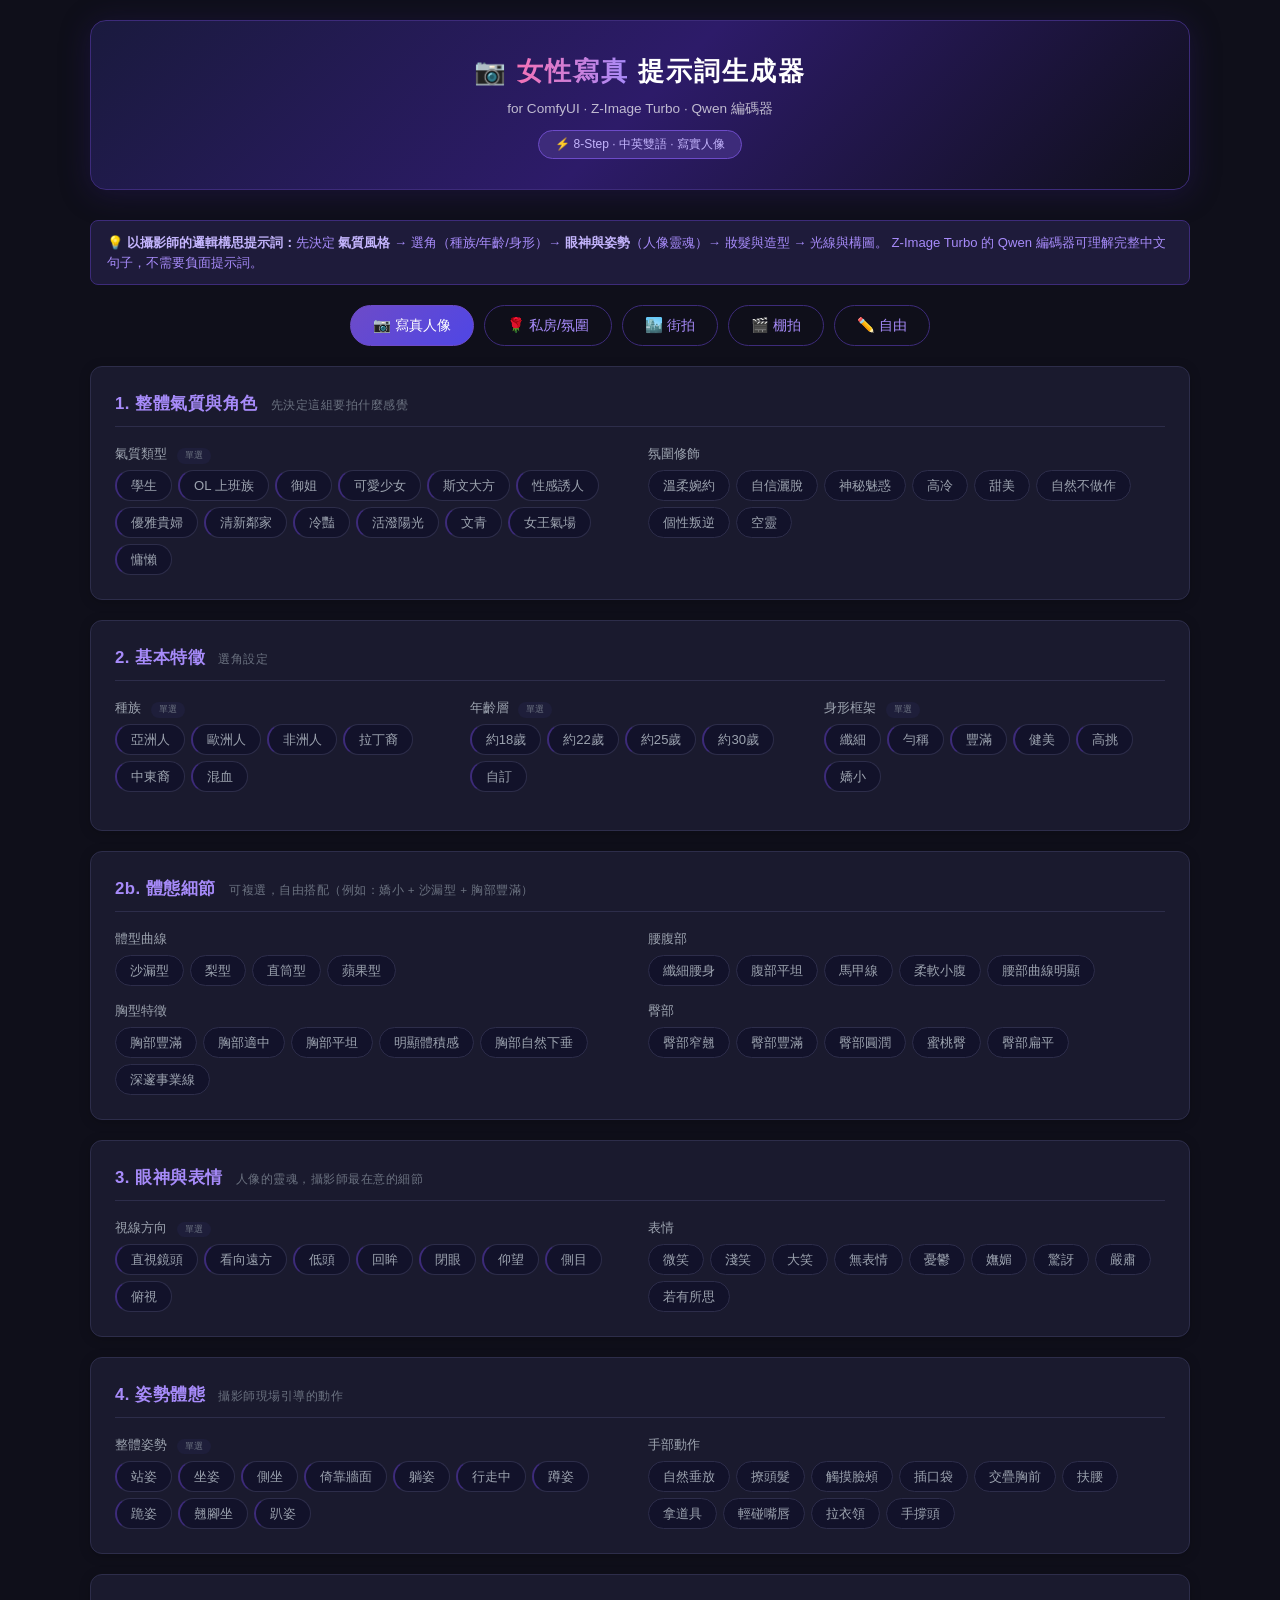
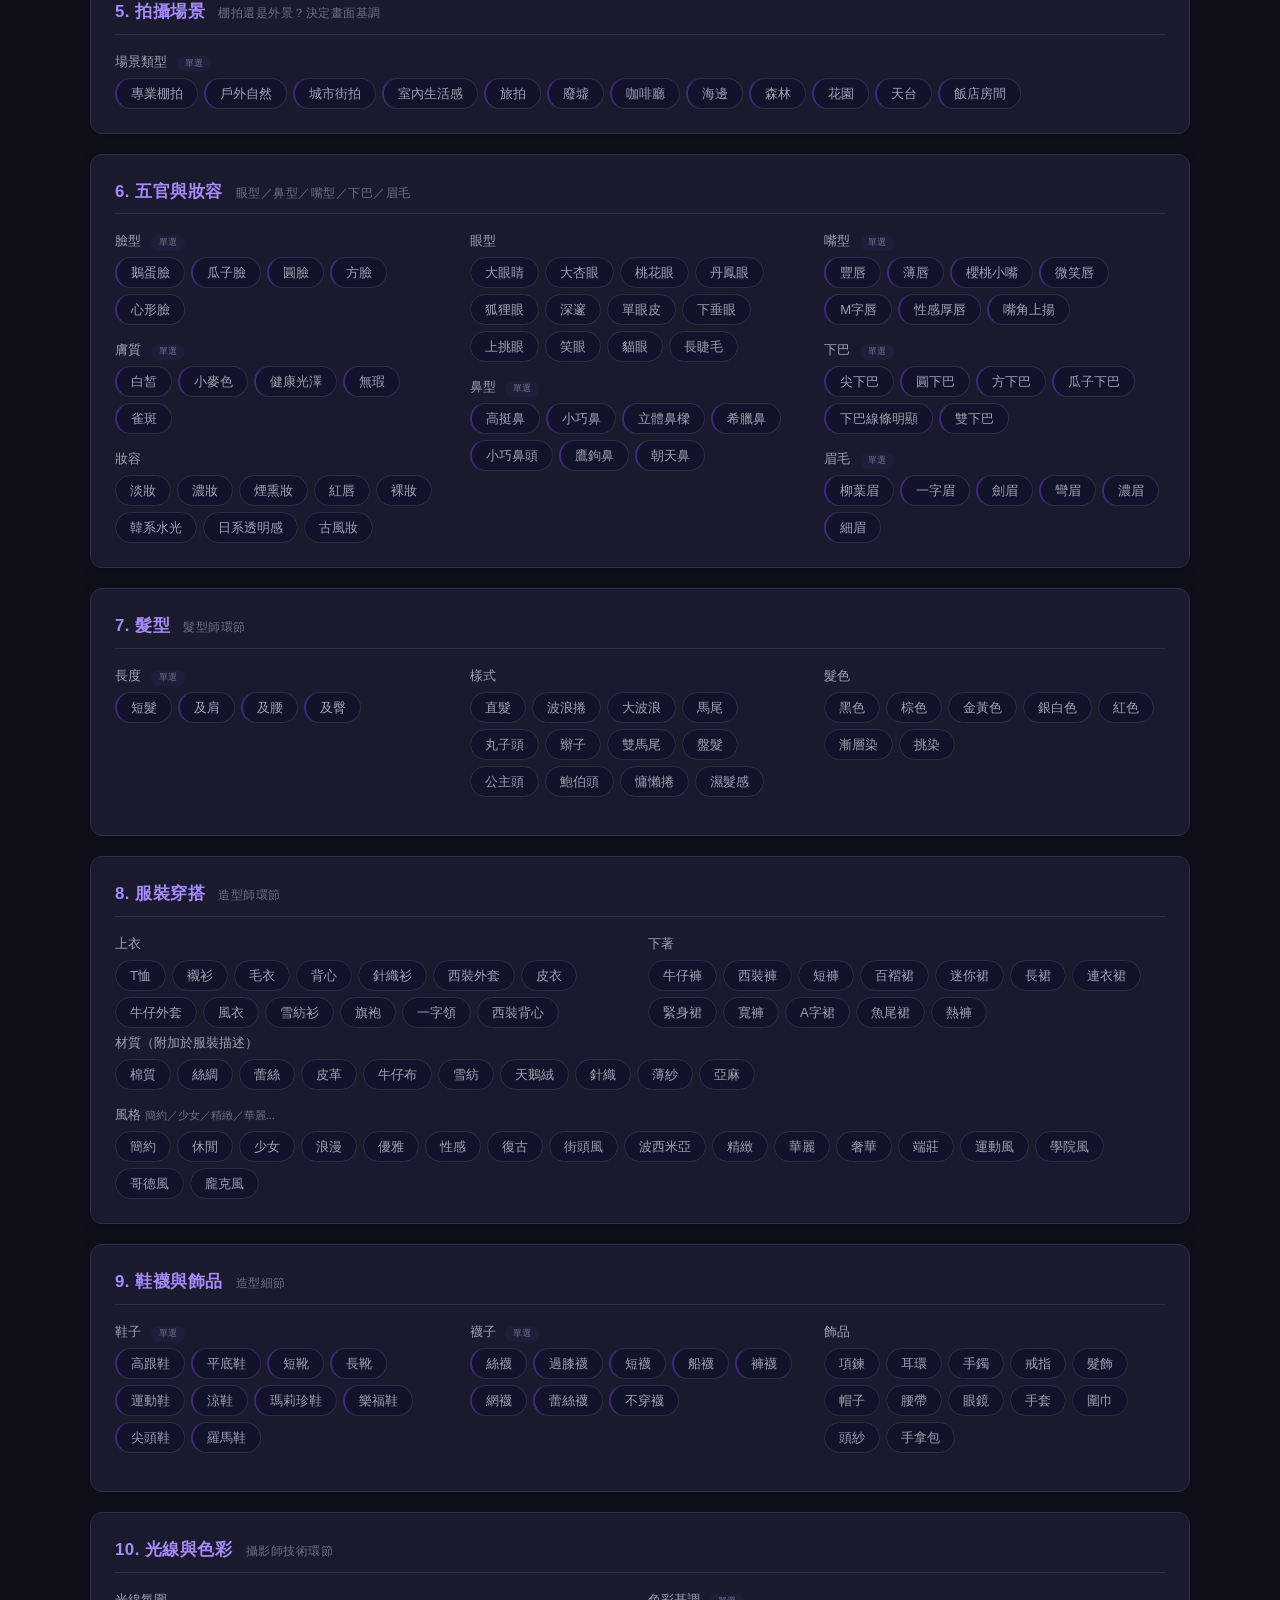
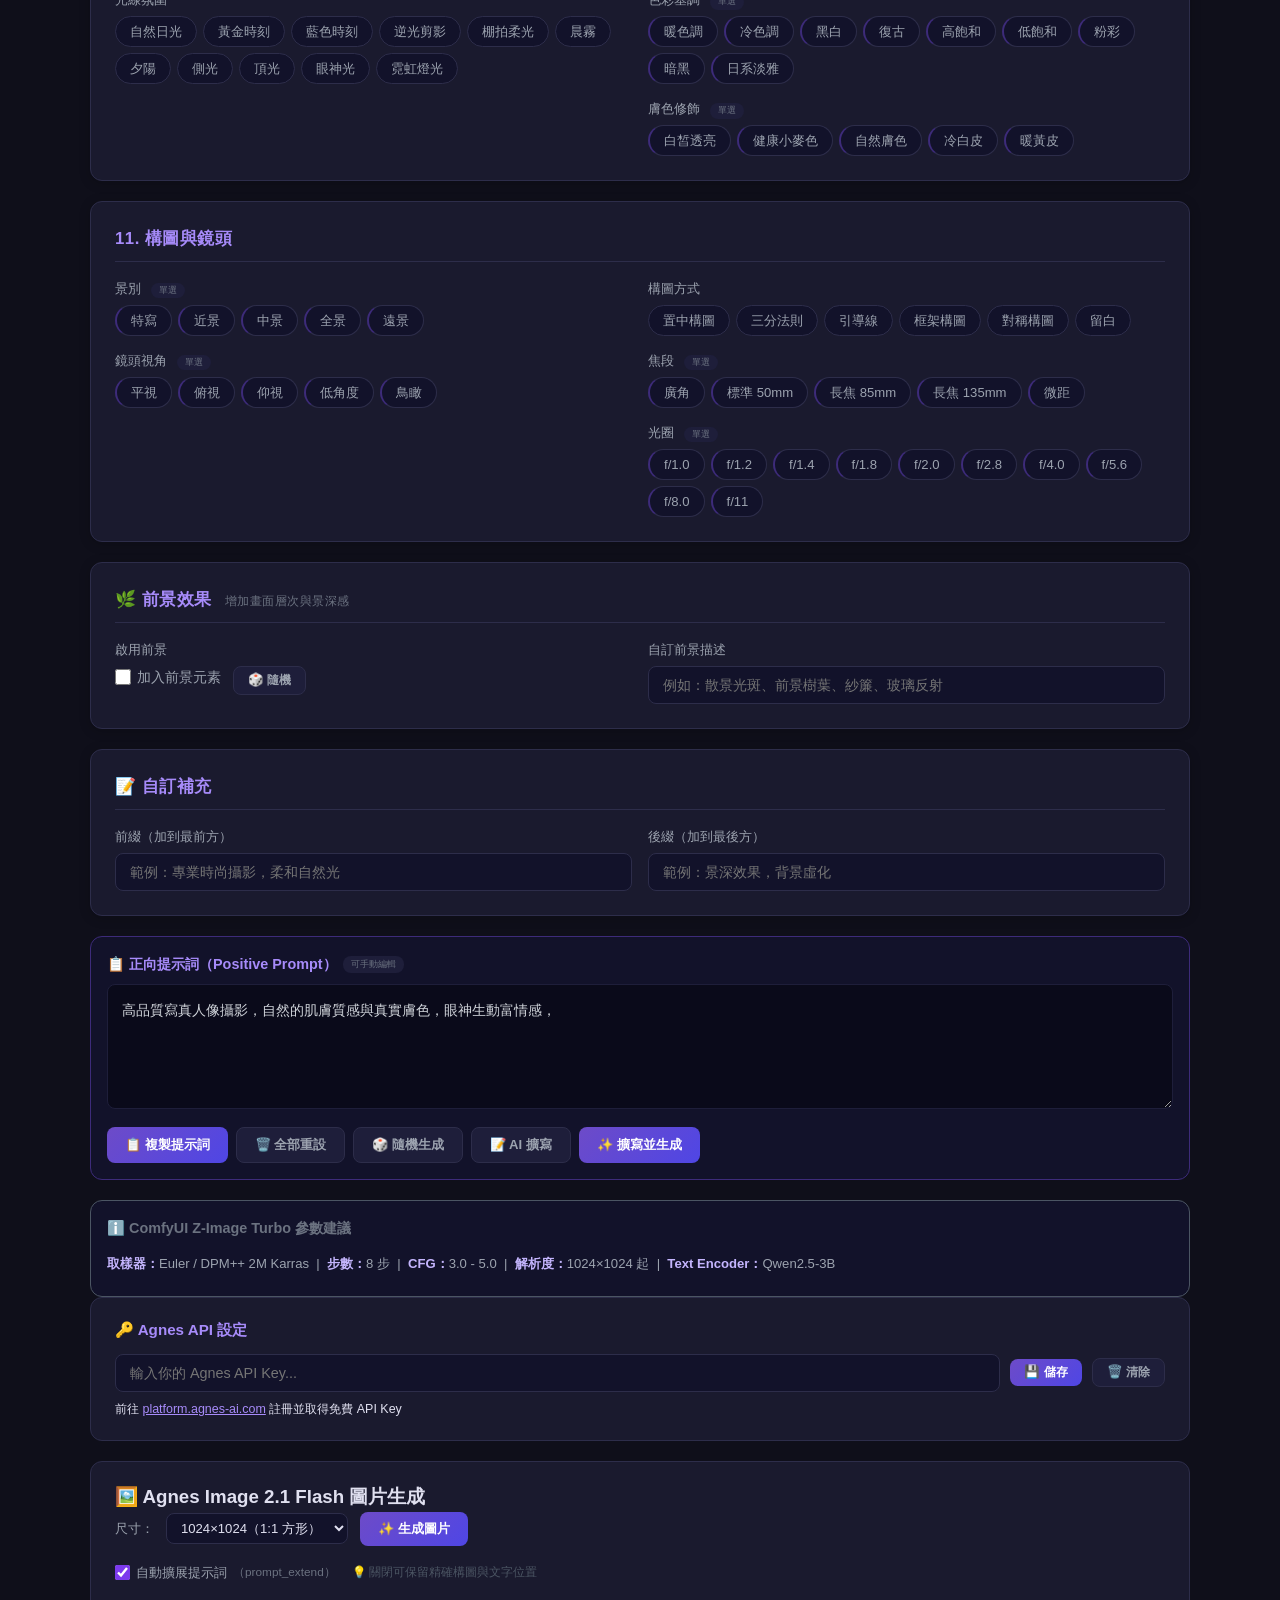
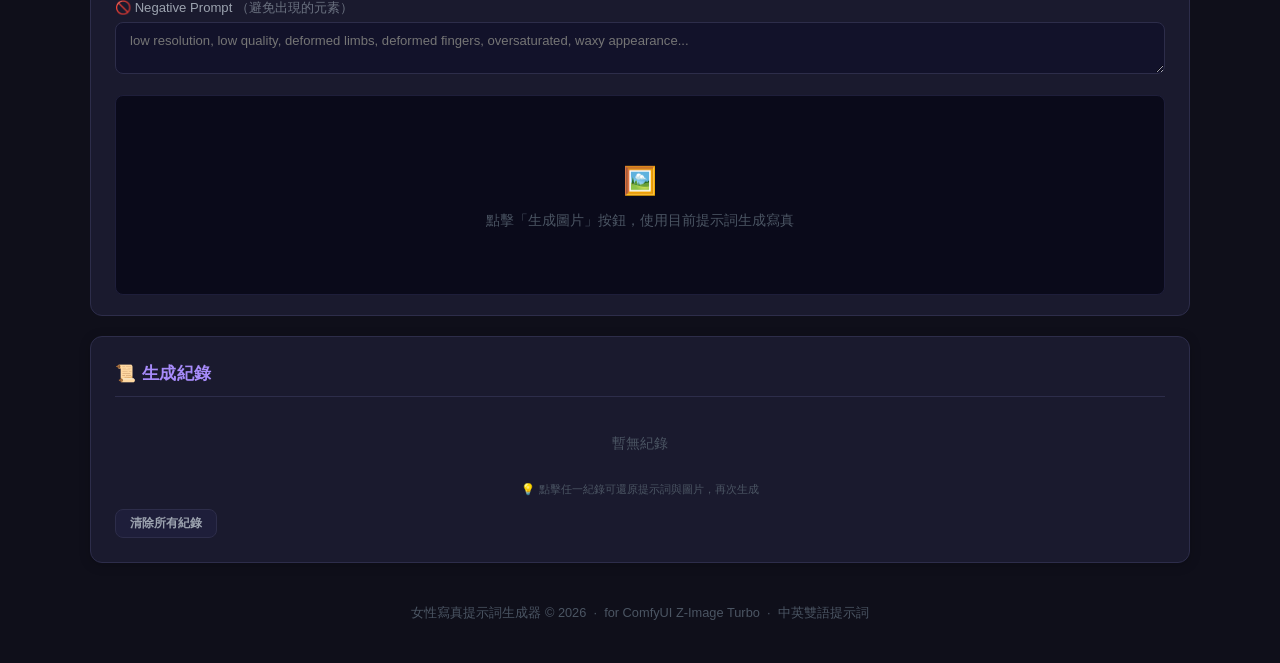
==== ai_pic/index.html @ 02d747b2 "Add files via upload" ====
<!DOCTYPE html>
<html lang="zh-Hant">
<head>
<meta charset="UTF-8">
<meta name="viewport" content="width=device-width, initial-scale=1.0">
<title>女性寫真提示詞生成器 — ComfyUI Z-Image Turbo</title>
<style>
*, *::before, *::after {
  box-sizing: border-box;
  margin: 0;
  padding: 0;
}
body {
  font-family: -apple-system, BlinkMacSystemFont, "Segoe UI", "Noto Sans TC", "Microsoft JhengHei", sans-serif;
  background: #0f0f1a;
  color: #e0e0f0;
  line-height: 1.6;
  padding: 20px;
}
.container {
  max-width: 1100px;
  margin: 0 auto;
}
header {
  text-align: center;
  padding: 30px 20px;
  background: linear-gradient(135deg, #1a1a3e 0%, #2d1b69 50%, #0f0f1a 100%);
  border-radius: 16px;
  color: white;
  margin-bottom: 30px;
  box-shadow: 0 4px 30px rgba(45, 27, 105, 0.4);
  border: 1px solid #3d2b7a;
}
header h1 {
  font-size: 1.6em;
  margin-bottom: 6px;
  letter-spacing: 2px;
}
header h1 span {
  background: linear-gradient(90deg, #f472b6, #a78bfa);
  -webkit-background-clip: text;
  -webkit-text-fill-color: transparent;
  background-clip: text;
}
header .sub {
  font-size: 0.85em;
  opacity: 0.7;
  margin-top: 4px;
}
header .badge {
  display: inline-block;
  background: #3d2b7a;
  border: 1px solid #6d4bc8;
  border-radius: 20px;
  padding: 4px 16px;
  font-size: 0.75em;
  margin-top: 10px;
  color: #c4b5fd;
}
.mode-tabs {
  display: flex;
  gap: 10px;
  justify-content: center;
  margin: 20px 0;
  flex-wrap: wrap;
}
.mode-tab {
  padding: 8px 22px;
  border: 1.5px solid #3d2b7a;
  border-radius: 25px;
  background: transparent;
  color: #a78bfa;
  cursor: pointer;
  font-size: 0.9em;
  font-weight: 500;
  transition: all 0.2s;
}
.mode-tab:hover {
  background: #2d1b6940;
  border-color: #6d4bc8;
}
.mode-tab.active {
  background: linear-gradient(135deg, #6d4bc8, #4f46e5);
  border-color: #6d4bc8;
  color: white;
}
.section {
  background: #1a1a2e;
  border: 1px solid #2d2d4a;
  border-radius: 12px;
  padding: 24px;
  margin-bottom: 20px;
  box-shadow: 0 2px 12px rgba(0,0,0,0.2);
}
.section h2 {
  font-size: 1.05em;
  color: #a78bfa;
  margin-bottom: 16px;
  padding-bottom: 8px;
  border-bottom: 1px solid #2d2d4a;
  letter-spacing: 0.5px;
}
.section h2 .hint {
  font-size: 0.7em;
  color: #6b7280;
  font-weight: 400;
  margin-left: 8px;
}
.tag-group {
  margin-bottom: 14px;
}
.tag-group:last-child {
  margin-bottom: 0;
}
.tag-group label {
  display: block;
  font-size: 0.82em;
  font-weight: 500;
  color: #9ca3af;
  margin-bottom: 6px;
}
.tags {
  display: flex;
  flex-wrap: wrap;
  gap: 6px;
}
.tag {
  padding: 4px 14px;
  border: 1.5px solid #2d2d4a;
  border-radius: 16px;
  background: #12122a;
  cursor: pointer;
  font-size: 0.82em;
  color: #9ca3af;
  transition: all 0.15s;
  user-select: none;
}
.tag:hover {
  border-color: #6d4bc8;
  background: #1a1a3e;
  color: #c4b5fd;
}
.tag.active {
  border-color: #7c3aed;
  background: linear-gradient(135deg, #2d1b69, #1e1b4b);
  color: #c4b5fd;
  box-shadow: 0 0 12px rgba(124, 58, 237, 0.2);
}
.tags[data-single] .tag {
  border-left: 2.5px solid #3d2b7a;
}
.tags[data-single] .tag.active {
  border-left-color: #a78bfa;
}
.single-hint {
  display: inline-block;
  font-size: 0.65em;
  color: #6b7280;
  background: #1e1e3a;
  padding: 1px 8px;
  border-radius: 8px;
  margin-left: 6px;
  font-weight: 400;
}
.input-box {
  width: 100%;
  padding: 10px 14px;
  border: 1.5px solid #2d2d4a;
  border-radius: 8px;
  font-size: 0.9em;
  outline: none;
  transition: border-color 0.2s;
  font-family: inherit;
  background: #12122a;
  color: #e0e0f0;
}
.input-box:focus {
  border-color: #6d4bc8;
  box-shadow: 0 0 12px rgba(109, 75, 200, 0.15);
}
.col3 {
  display: grid;
  grid-template-columns: 1fr 1fr 1fr;
  gap: 14px;
}
.row {
  display: grid;
  grid-template-columns: 1fr 1fr;
  gap: 16px;
}
@media (max-width: 760px) {
  .col3 { grid-template-columns: 1fr 1fr; }
}
@media (max-width: 640px) {
  .row, .col3 { grid-template-columns: 1fr; }
}
.prompt-box {
  background: #12122a;
  border: 1.5px solid #3d2b7a;
  border-radius: 12px;
  padding: 16px;
  margin-top: 20px;
}
.prompt-box h3 {
  font-size: 0.9em;
  color: #a78bfa;
  margin-bottom: 8px;
}
.prompt-content {
  background: #0a0a1a;
  border: 1px solid #1e1e3a;
  border-radius: 8px;
  padding: 14px;
  min-height: 50px;
  font-size: 0.88em;
  line-height: 1.7;
  word-break: keep-all;
  overflow-wrap: break-word;
  white-space: pre-wrap;
  max-height: 300px;
  overflow-y: auto;
  color: #d1d5db;
  width: 100%;
  font-family: inherit;
  outline: none;
  resize: vertical;
}
.prompt-content:focus {
  border-color: #6d4bc8;
  box-shadow: 0 0 12px rgba(109, 75, 200, 0.15);
}
.prompt-content.empty {
  color: #4b5563;
}
.prompt-content::placeholder {
  color: #4b5563;
}
.prompt-actions {
  display: flex;
  gap: 8px;
  margin-top: 10px;
  flex-wrap: wrap;
}
.btn {
  padding: 8px 18px;
  border: none;
  border-radius: 8px;
  cursor: pointer;
  font-size: 0.82em;
  font-weight: 600;
  transition: all 0.15s;
  font-family: inherit;
}
.btn-primary {
  background: linear-gradient(135deg, #6d4bc8, #4f46e5);
  color: white;
}
.btn-primary:hover {
  background: linear-gradient(135deg, #7c5cd8, #5b52f0);
  box-shadow: 0 0 16px rgba(109, 75, 200, 0.3);
}
.btn-secondary {
  background: #1e1e3a;
  color: #9ca3af;
  border: 1px solid #2d2d4a;
}
.btn-secondary:hover {
  background: #2d2d4a;
  color: #d1d5db;
}
.btn-sm {
  padding: 5px 14px;
  font-size: 0.78em;
}
.history-item {
  padding: 10px 12px;
  border: 1px solid #2d2d4a;
  border-radius: 8px;
  margin-bottom: 8px;
  font-size: 0.82em;
  background: #12122a;
  cursor: pointer;
  transition: border-color 0.15s, background 0.15s;
  display: flex;
  gap: 12px;
  align-items: flex-start;
}
.history-item:hover {
  border-color: #6d4bc8;
  background: #1a1a3e;
}
.history-item .thumb {
  width: 48px;
  height: 48px;
  border-radius: 6px;
  object-fit: cover;
  flex-shrink: 0;
  background: #0a0a1a;
  border: 1px solid #2d2d4a;
}
.history-item .thumb-placeholder {
  width: 48px;
  height: 48px;
  border-radius: 6px;
  flex-shrink: 0;
  background: #0a0a1a;
  border: 1px solid #2d2d4a;
  display: flex;
  align-items: center;
  justify-content: center;
  font-size: 1.2em;
  color: #4b5563;
}
.history-item .info {
  flex: 1;
  min-width: 0;
}
.history-del {
  flex-shrink: 0;
  background: none;
  border: none;
  color: #4b5563;
  cursor: pointer;
  font-size: 0.9em;
  padding: 2px 4px;
  border-radius: 4px;
  transition: color 0.15s, background 0.15s;
  line-height: 1;
}
.history-del:hover {
  color: #f87171;
  background: #2d1b6940;
}
.history-item .time {
  font-size: 0.72em;
  color: #6b7280;
  margin-bottom: 4px;
}
.history-item .prompt-text {
  word-break: break-all;
  color: #d1d5db;
  display: -webkit-box;
  -webkit-line-clamp: 3;
  -webkit-box-orient: vertical;
  overflow: hidden;
}
.history-hint {
  font-size: 0.7em;
  color: #4b5563;
  margin-top: 6px;
  text-align: center;
}
footer {
  text-align: center;
  padding: 20px;
  color: #4b5563;
  font-size: 0.8em;
}
.tip {
  background: #1e1b3a;
  border: 1px solid #3d2b7a;
  border-radius: 8px;
  padding: 12px 16px;
  margin-bottom: 16px;
  font-size: 0.82em;
  color: #a78bfa;
  line-height: 1.5;
}
.tip strong {
  color: #c4b5fd;
}
.tip a {
  color: #f472b6;
  text-decoration: underline;
}

/* ===== Image Generation ===== */
.api-section {
  background: #1a1a2e;
  border: 1px solid #2d2d4a;
  border-radius: 12px;
  padding: 20px 24px;
  margin-bottom: 20px;
}
.api-section h3 {
  font-size: 0.95em;
  color: #a78bfa;
  margin-bottom: 12px;
}
.api-row {
  display: flex;
  gap: 10px;
  align-items: center;
  flex-wrap: wrap;
}
.api-row .input-box {
  flex: 1;
  min-width: 200px;
}
.api-row .btn {
  white-space: nowrap;
}
.api-status {
  font-size: 0.78em;
  margin-top: 8px;
  min-height: 1.4em;
}
.api-status.ok { color: #34d399; }
.api-status.err { color: #f87171; }

.gen-section {
  background: #1a1a2e;
  border: 1px solid #2d2d4a;
  border-radius: 12px;
  padding: 20px 24px;
  margin-bottom: 20px;
}
.gen-controls {
  display: flex;
  gap: 12px;
  align-items: center;
  flex-wrap: wrap;
  margin-bottom: 16px;
}
.gen-controls label {
  color: #9ca3af;
  font-size: 0.82em;
}
.gen-controls select {
  background: #12122a;
  color: #e0e0f0;
  border: 1.5px solid #2d2d4a;
  border-radius: 8px;
  padding: 6px 10px;
  font-size: 0.82em;
  font-family: inherit;
  outline: none;
  cursor: pointer;
}
.gen-controls select:focus {
  border-color: #6d4bc8;
}

.result-area {
  background: #0a0a1a;
  border: 1px solid #1e1e3a;
  border-radius: 8px;
  min-height: 200px;
  display: flex;
  align-items: center;
  justify-content: center;
  position: relative;
  overflow: hidden;
}
.result-area img {
  max-width: 100%;
  max-height: 600px;
  display: block;
  border-radius: 4px;
}
.result-area .placeholder {
  color: #4b5563;
  font-size: 0.85em;
  text-align: center;
  padding: 40px 20px;
}
.result-area .placeholder .icon {
  font-size: 2em;
  margin-bottom: 8px;
}

/* Spinner */
.spinner {
  display: inline-block;
  width: 40px;
  height: 40px;
  border: 3px solid #2d2d4a;
  border-top-color: #7c3aed;
  border-radius: 50%;
  animation: spin 0.8s linear infinite;
}
@keyframes spin {
  to { transform: rotate(360deg); }
}
.spinner-wrap {
  display: flex;
  flex-direction: column;
  align-items: center;
  gap: 12px;
  color: #9ca3af;
  font-size: 0.82em;
}
.result-area .error-msg {
  color: #f87171;
  font-size: 0.85em;
  text-align: center;
  padding: 20px;
  max-width: 500px;
  word-break: break-word;
}
.gen-actions {
  display: flex;
  gap: 8px;
  margin-top: 12px;
  flex-wrap: wrap;
}
</style>
</head>
<body>
<div class="container">
  <header>
    <h1>📷 <span>女性寫真</span> 提示詞生成器</h1>
    <div class="sub">for ComfyUI · Z-Image Turbo · Qwen 編碼器</div>
    <div class="badge">⚡ 8-Step · 中英雙語 · 寫實人像</div>
  </header>

  <div class="tip">
    💡 <strong>以攝影師的邏輯構思提示詞：</strong>先決定 <strong>氣質風格</strong> → 選角（種族/年齡/身形）→
    <strong>眼神與姿勢</strong>（人像靈魂）→ 妝髮與造型 → 光線與構圖。
    Z-Image Turbo 的 Qwen 編碼器可理解完整中文句子，不需要負面提示詞。
  </div>

  <div class="mode-tabs">
    <div class="mode-tab active" data-mode="portrait">📷 寫真人像</div>
    <div class="mode-tab" data-mode="boudoir">🌹 私房/氛圍</div>
    <div class="mode-tab" data-mode="street">🏙️ 街拍</div>
    <div class="mode-tab" data-mode="studio">🎬 棚拍</div>
    <div class="mode-tab" data-mode="custom">✏️ 自由</div>
  </div>

  <!-- 1. 整體氣質與角色 -->
  <div class="section">
    <h2>1. 整體氣質與角色 <span class="hint">先決定這組要拍什麼感覺</span></h2>
    <div class="row">
      <div>
        <div class="tag-group">
          <label>氣質類型 <span class="single-hint">單選</span></label>
          <div class="tags" data-group="vibe" data-single="true">
            <span class="tag">學生</span>
            <span class="tag">OL 上班族</span>
            <span class="tag">御姐</span>
            <span class="tag">可愛少女</span>
            <span class="tag">斯文大方</span>
            <span class="tag">性感誘人</span>
            <span class="tag">優雅貴婦</span>
            <span class="tag">清新鄰家</span>
            <span class="tag">冷豔</span>
            <span class="tag">活潑陽光</span>
            <span class="tag">文青</span>
            <span class="tag">女王氣場</span>
            <span class="tag">慵懶</span>
          </div>
        </div>
      </div>
      <div>
        <div class="tag-group">
          <label>氛圍修飾</label>
          <div class="tags" data-group="vibe_detail">
            <span class="tag">溫柔婉約</span>
            <span class="tag">自信灑脫</span>
            <span class="tag">神秘魅惑</span>
            <span class="tag">高冷</span>
            <span class="tag">甜美</span>
            <span class="tag">自然不做作</span>
            <span class="tag">個性叛逆</span>
            <span class="tag">空靈</span>
          </div>
        </div>
      </div>
    </div>
  </div>

  <!-- 2. 基本特徵 -->
  <div class="section">
    <h2>2. 基本特徵 <span class="hint">選角設定</span></h2>
    <div class="col3">
      <div class="tag-group">
        <label>種族 <span class="single-hint">單選</span></label>
        <div class="tags" data-group="ethnicity" data-single="true">
          <span class="tag">亞洲人</span>
          <span class="tag">歐洲人</span>
          <span class="tag">非洲人</span>
          <span class="tag">拉丁裔</span>
          <span class="tag">中東裔</span>
          <span class="tag">混血</span>
        </div>
      </div>
      <div class="tag-group">
        <label>年齡層 <span class="single-hint">單選</span></label>
        <div class="tags" data-group="age" data-single="true">
          <span class="tag">約18歲</span>
          <span class="tag">約22歲</span>
          <span class="tag">約25歲</span>
          <span class="tag">約30歲</span>
          <span class="tag">自訂</span>
        </div>
        <div id="custom-age-wrap" style="display:none;margin-top:8px;">
          <input class="input-box" id="custom-age-input" placeholder="輸入自訂年齡，例如：約30歲" style="font-size:0.82em;padding:6px 10px;">
        </div>
      </div>
      <div class="tag-group">
        <label>身形框架 <span class="single-hint">單選</span></label>
        <div class="tags" data-group="body_frame" data-single="true">
          <span class="tag">纖細</span>
          <span class="tag">勻稱</span>
          <span class="tag">豐滿</span>
          <span class="tag">健美</span>
          <span class="tag">高挑</span>
          <span class="tag">嬌小</span>
        </div>
      </div>
    </div>
  </div>

  <!-- 2b. 體態細節（加強版身形） -->
  <div class="section">
    <h2>2b. 體態細節 <span class="hint">可複選，自由搭配（例如：嬌小 + 沙漏型 + 胸部豐滿）</span></h2>
    <div class="row">
      <div>
        <div class="tag-group">
          <label>體型曲線</label>
          <div class="tags" data-group="body_curve">
            <span class="tag">沙漏型</span>
            <span class="tag">梨型</span>
            <span class="tag">直筒型</span>
            <span class="tag">蘋果型</span>
          </div>
        </div>
        <div class="tag-group">
          <label>胸型特徵</label>
          <div class="tags" data-group="bust">
            <span class="tag">胸部豐滿</span>
            <span class="tag">胸部適中</span>
            <span class="tag">胸部平坦</span>
            <span class="tag">明顯體積感</span>
            <span class="tag">胸部自然下垂</span>
            <span class="tag">深邃事業線</span>
          </div>
        </div>
      </div>
      <div>
        <div class="tag-group">
          <label>腰腹部</label>
          <div class="tags" data-group="waist">
            <span class="tag">纖細腰身</span>
            <span class="tag">腹部平坦</span>
            <span class="tag">馬甲線</span>
            <span class="tag">柔軟小腹</span>
            <span class="tag">腰部曲線明顯</span>
          </div>
        </div>
        <div class="tag-group">
          <label>臀部</label>
          <div class="tags" data-group="hips">
            <span class="tag">臀部窄翹</span>
            <span class="tag">臀部豐滿</span>
            <span class="tag">臀部圓潤</span>
            <span class="tag">蜜桃臀</span>
            <span class="tag">臀部扁平</span>
          </div>
        </div>
      </div>
    </div>
  </div>

  <!-- 3. 眼神與表情 -->
  <div class="section">
    <h2>3. 眼神與表情 <span class="hint">人像的靈魂，攝影師最在意的細節</span></h2>
    <div class="row">
      <div>
        <div class="tag-group">
          <label>視線方向 <span class="single-hint">單選</span></label>
          <div class="tags" data-group="gaze" data-single="true">
            <span class="tag">直視鏡頭</span>
            <span class="tag">看向遠方</span>
            <span class="tag">低頭</span>
            <span class="tag">回眸</span>
            <span class="tag">閉眼</span>
            <span class="tag">仰望</span>
            <span class="tag">側目</span>
            <span class="tag">俯視</span>
          </div>
        </div>
      </div>
      <div>
        <div class="tag-group">
          <label>表情</label>
          <div class="tags" data-group="expression">
            <span class="tag">微笑</span>
            <span class="tag">淺笑</span>
            <span class="tag">大笑</span>
            <span class="tag">無表情</span>
            <span class="tag">憂鬱</span>
            <span class="tag">嫵媚</span>
            <span class="tag">驚訝</span>
            <span class="tag">嚴肅</span>
            <span class="tag">若有所思</span>
          </div>
        </div>
      </div>
    </div>
  </div>

  <!-- 4. 姿勢體態 -->
  <div class="section">
    <h2>4. 姿勢體態 <span class="hint">攝影師現場引導的動作</span></h2>
    <div class="row">
      <div>
        <div class="tag-group">
          <label>整體姿勢 <span class="single-hint">單選</span></label>
          <div class="tags" data-group="pose" data-single="true">
            <span class="tag">站姿</span>
            <span class="tag">坐姿</span>
            <span class="tag">側坐</span>
            <span class="tag">倚靠牆面</span>
            <span class="tag">躺姿</span>
            <span class="tag">行走中</span>
            <span class="tag">蹲姿</span>
            <span class="tag">跪姿</span>
            <span class="tag">翹腳坐</span>
            <span class="tag">趴姿</span>
          </div>
        </div>
      </div>
      <div>
        <div class="tag-group">
          <label>手部動作</label>
          <div class="tags" data-group="hands">
            <span class="tag">自然垂放</span>
            <span class="tag">撩頭髮</span>
            <span class="tag">觸摸臉頰</span>
            <span class="tag">插口袋</span>
            <span class="tag">交疊胸前</span>
            <span class="tag">扶腰</span>
            <span class="tag">拿道具</span>
            <span class="tag">輕碰嘴唇</span>
            <span class="tag">拉衣領</span>
            <span class="tag">手撐頭</span>
          </div>
        </div>
      </div>
    </div>
  </div>

  <!-- 5. 拍攝場景 -->
  <div class="section">
    <h2>5. 拍攝場景 <span class="hint">棚拍還是外景？決定畫面基調</span></h2>
    <div class="tag-group">
      <label>場景類型 <span class="single-hint">單選</span></label>
      <div class="tags" data-group="scene_type" data-single="true">
        <span class="tag">專業棚拍</span>
        <span class="tag">戶外自然</span>
        <span class="tag">城市街拍</span>
        <span class="tag">室內生活感</span>
        <span class="tag">旅拍</span>
        <span class="tag">廢墟</span>
        <span class="tag">咖啡廳</span>
        <span class="tag">海邊</span>
        <span class="tag">森林</span>
        <span class="tag">花園</span>
        <span class="tag">天台</span>
        <span class="tag">飯店房間</span>
      </div>
    </div>
  </div>

  <!-- 6. 五官與妝容（強化版） -->
  <div class="section">
    <h2>6. 五官與妝容 <span class="hint">眼型／鼻型／嘴型／下巴／眉毛</span></h2>
    <div class="col3">
      <div>
        <div class="tag-group">
          <label>臉型 <span class="single-hint">單選</span></label>
          <div class="tags" data-group="face_shape" data-single="true">
            <span class="tag">鵝蛋臉</span>
            <span class="tag">瓜子臉</span>
            <span class="tag">圓臉</span>
            <span class="tag">方臉</span>
            <span class="tag">心形臉</span>
          </div>
        </div>
        <div class="tag-group">
          <label>膚質 <span class="single-hint">單選</span></label>
          <div class="tags" data-group="skin" data-single="true">
            <span class="tag">白皙</span>
            <span class="tag">小麥色</span>
            <span class="tag">健康光澤</span>
            <span class="tag">無瑕</span>
            <span class="tag">雀斑</span>
          </div>
        </div>
        <div class="tag-group">
          <label>妝容</label>
          <div class="tags" data-group="makeup">
            <span class="tag">淡妝</span>
            <span class="tag">濃妝</span>
            <span class="tag">煙熏妝</span>
            <span class="tag">紅唇</span>
            <span class="tag">裸妝</span>
            <span class="tag">韓系水光</span>
            <span class="tag">日系透明感</span>
            <span class="tag">古風妝</span>
          </div>
        </div>
      </div>
      <div>
        <div class="tag-group">
          <label>眼型</label>
          <div class="tags" data-group="eye_type">
            <span class="tag">大眼睛</span>
            <span class="tag">大杏眼</span>
            <span class="tag">桃花眼</span>
            <span class="tag">丹鳳眼</span>
            <span class="tag">狐狸眼</span>
            <span class="tag">深邃</span>
            <span class="tag">單眼皮</span>
            <span class="tag">下垂眼</span>
            <span class="tag">上挑眼</span>
            <span class="tag">笑眼</span>
            <span class="tag">貓眼</span>
            <span class="tag">長睫毛</span>
          </div>
        </div>
        <div class="tag-group">
          <label>鼻型 <span class="single-hint">單選</span></label>
          <div class="tags" data-group="nose" data-single="true">
            <span class="tag">高挺鼻</span>
            <span class="tag">小巧鼻</span>
            <span class="tag">立體鼻樑</span>
            <span class="tag">希臘鼻</span>
            <span class="tag">小巧鼻頭</span>
            <span class="tag">鷹鉤鼻</span>
            <span class="tag">朝天鼻</span>
          </div>
        </div>
      </div>
      <div>
        <div class="tag-group">
          <label>嘴型 <span class="single-hint">單選</span></label>
          <div class="tags" data-group="mouth" data-single="true">
            <span class="tag">豐唇</span>
            <span class="tag">薄唇</span>
            <span class="tag">櫻桃小嘴</span>
            <span class="tag">微笑唇</span>
            <span class="tag">M字唇</span>
            <span class="tag">性感厚唇</span>
            <span class="tag">嘴角上揚</span>
          </div>
        </div>
        <div class="tag-group">
          <label>下巴 <span class="single-hint">單選</span></label>
          <div class="tags" data-group="chin" data-single="true">
            <span class="tag">尖下巴</span>
            <span class="tag">圓下巴</span>
            <span class="tag">方下巴</span>
            <span class="tag">瓜子下巴</span>
            <span class="tag">下巴線條明顯</span>
            <span class="tag">雙下巴</span>
          </div>
        </div>
        <div class="tag-group">
          <label>眉毛 <span class="single-hint">單選</span></label>
          <div class="tags" data-group="eyebrows" data-single="true">
            <span class="tag">柳葉眉</span>
            <span class="tag">一字眉</span>
            <span class="tag">劍眉</span>
            <span class="tag">彎眉</span>
            <span class="tag">濃眉</span>
            <span class="tag">細眉</span>
          </div>
        </div>
      </div>
    </div>
  </div>

  <!-- 7. 髮型 -->
  <div class="section">
    <h2>7. 髮型 <span class="hint">髮型師環節</span></h2>
    <div class="col3">
      <div class="tag-group">
        <label>長度 <span class="single-hint">單選</span></label>
        <div class="tags" data-group="hair_length" data-single="true">
          <span class="tag">短髮</span>
          <span class="tag">及肩</span>
          <span class="tag">及腰</span>
          <span class="tag">及臀</span>
        </div>
      </div>
      <div class="tag-group">
        <label>樣式</label>
        <div class="tags" data-group="hair_style">
          <span class="tag">直髮</span>
          <span class="tag">波浪捲</span>
          <span class="tag">大波浪</span>
          <span class="tag">馬尾</span>
          <span class="tag">丸子頭</span>
          <span class="tag">辮子</span>
          <span class="tag">雙馬尾</span>
          <span class="tag">盤髮</span>
          <span class="tag">公主頭</span>
          <span class="tag">鮑伯頭</span>
          <span class="tag">慵懶捲</span>
          <span class="tag">濕髮感</span>
        </div>
      </div>
      <div class="tag-group">
        <label>髮色</label>
        <div class="tags" data-group="hair_color">
          <span class="tag">黑色</span>
          <span class="tag">棕色</span>
          <span class="tag">金黃色</span>
          <span class="tag">銀白色</span>
          <span class="tag">紅色</span>
          <span class="tag">漸層染</span>
          <span class="tag">挑染</span>
        </div>
      </div>
    </div>
  </div>

  <!-- 8. 服裝穿搭 -->
  <div class="section">
    <h2>8. 服裝穿搭 <span class="hint">造型師環節</span></h2>
    <div class="row">
      <div>
        <div class="tag-group">
          <label>上衣</label>
          <div class="tags" data-group="top">
            <span class="tag">T恤</span>
            <span class="tag">襯衫</span>
            <span class="tag">毛衣</span>
            <span class="tag">背心</span>
            <span class="tag">針織衫</span>
            <span class="tag">西裝外套</span>
            <span class="tag">皮衣</span>
            <span class="tag">牛仔外套</span>
            <span class="tag">風衣</span>
            <span class="tag">雪紡衫</span>
            <span class="tag">旗袍</span>
            <span class="tag">一字領</span>
            <span class="tag">西裝背心</span>
          </div>
        </div>
      </div>
      <div>
        <div class="tag-group">
          <label>下著</label>
          <div class="tags" data-group="bottom">
            <span class="tag">牛仔褲</span>
            <span class="tag">西裝褲</span>
            <span class="tag">短褲</span>
            <span class="tag">百褶裙</span>
            <span class="tag">迷你裙</span>
            <span class="tag">長裙</span>
            <span class="tag">連衣裙</span>
            <span class="tag">緊身裙</span>
            <span class="tag">寬褲</span>
            <span class="tag">A字裙</span>
            <span class="tag">魚尾裙</span>
            <span class="tag">熱褲</span>
          </div>
        </div>
      </div>
    </div>
    <div class="tag-group" style="margin-top:4px;">
      <label>材質（附加於服裝描述）</label>
      <div class="tags" data-group="material">
        <span class="tag">棉質</span>
        <span class="tag">絲綢</span>
        <span class="tag">蕾絲</span>
        <span class="tag">皮革</span>
        <span class="tag">牛仔布</span>
        <span class="tag">雪紡</span>
        <span class="tag">天鵝絨</span>
        <span class="tag">針織</span>
        <span class="tag">薄紗</span>
        <span class="tag">亞麻</span>
      </div>
    </div>
    <div class="tag-group" style="margin-top:4px;">
      <label>風格 <span style="color:#6b7280;font-weight:400;font-size:0.85em;">簡約／少女／精緻／華麗...</span></label>
      <div class="tags" data-group="clothing_style">
        <span class="tag">簡約</span>
        <span class="tag">休閒</span>
        <span class="tag">少女</span>
        <span class="tag">浪漫</span>
        <span class="tag">優雅</span>
        <span class="tag">性感</span>
        <span class="tag">復古</span>
        <span class="tag">街頭風</span>
        <span class="tag">波西米亞</span>
        <span class="tag">精緻</span>
        <span class="tag">華麗</span>
        <span class="tag">奢華</span>
        <span class="tag">端莊</span>
        <span class="tag">運動風</span>
        <span class="tag">學院風</span>
        <span class="tag">哥德風</span>
        <span class="tag">龐克風</span>
      </div>
    </div>
  </div>

  <!-- 9. 鞋襪飾品 -->
  <div class="section">
    <h2>9. 鞋襪與飾品 <span class="hint">造型細節</span></h2>
    <div class="col3">
      <div class="tag-group">
        <label>鞋子 <span class="single-hint">單選</span></label>
        <div class="tags" data-group="shoes" data-single="true">
          <span class="tag">高跟鞋</span>
          <span class="tag">平底鞋</span>
          <span class="tag">短靴</span>
          <span class="tag">長靴</span>
          <span class="tag">運動鞋</span>
          <span class="tag">涼鞋</span>
          <span class="tag">瑪莉珍鞋</span>
          <span class="tag">樂福鞋</span>
          <span class="tag">尖頭鞋</span>
          <span class="tag">羅馬鞋</span>
        </div>
      </div>
      <div class="tag-group">
        <label>襪子 <span class="single-hint">單選</span></label>
        <div class="tags" data-group="socks" data-single="true">
          <span class="tag">絲襪</span>
          <span class="tag">過膝襪</span>
          <span class="tag">短襪</span>
          <span class="tag">船襪</span>
          <span class="tag">褲襪</span>
          <span class="tag">網襪</span>
          <span class="tag">蕾絲襪</span>
          <span class="tag">不穿襪</span>
        </div>
      </div>
      <div class="tag-group">
        <label>飾品</label>
        <div class="tags" data-group="accessories">
          <span class="tag">項鍊</span>
          <span class="tag">耳環</span>
          <span class="tag">手鐲</span>
          <span class="tag">戒指</span>
          <span class="tag">髮飾</span>
          <span class="tag">帽子</span>
          <span class="tag">腰帶</span>
          <span class="tag">眼鏡</span>
          <span class="tag">手套</span>
          <span class="tag">圍巾</span>
          <span class="tag">頭紗</span>
          <span class="tag">手拿包</span>
        </div>
      </div>
    </div>
  </div>

  <!-- 10. 光線與色彩 (原有強化) -->
  <div class="section">
    <h2>10. 光線與色彩 <span class="hint">攝影師技術環節</span></h2>
    <div class="row">
      <div>
        <div class="tag-group">
          <label>光線氛圍</label>
          <div class="tags" data-group="lighting">
            <span class="tag">自然日光</span>
            <span class="tag">黃金時刻</span>
            <span class="tag">藍色時刻</span>
            <span class="tag">逆光剪影</span>
            <span class="tag">棚拍柔光</span>
            <span class="tag">晨霧</span>
            <span class="tag">夕陽</span>
            <span class="tag">側光</span>
            <span class="tag">頂光</span>
            <span class="tag">眼神光</span>
            <span class="tag">霓虹燈光</span>
          </div>
        </div>
      </div>
      <div>
        <div class="tag-group">
          <label>色彩基調 <span class="single-hint">單選</span></label>
          <div class="tags" data-group="color" data-single="true">
            <span class="tag">暖色調</span>
            <span class="tag">冷色調</span>
            <span class="tag">黑白</span>
            <span class="tag">復古</span>
            <span class="tag">高飽和</span>
            <span class="tag">低飽和</span>
            <span class="tag">粉彩</span>
            <span class="tag">暗黑</span>
            <span class="tag">日系淡雅</span>
          </div>
        </div>
        <div class="tag-group">
          <label>膚色修飾 <span class="single-hint">單選</span></label>
          <div class="tags" data-group="skin_tone" data-single="true">
            <span class="tag">白皙透亮</span>
            <span class="tag">健康小麥色</span>
            <span class="tag">自然膚色</span>
            <span class="tag">冷白皮</span>
            <span class="tag">暖黃皮</span>
          </div>
        </div>
      </div>
    </div>
  </div>

  <!-- 11. 構圖與鏡頭 (原有保留) -->
  <div class="section">
    <h2>11. 構圖與鏡頭</h2>
    <div class="row">
      <div>
        <div class="tag-group">
          <label>景別 <span class="single-hint">單選</span></label>
          <div class="tags" data-group="shot" data-single="true">
            <span class="tag">特寫</span>
            <span class="tag">近景</span>
            <span class="tag">中景</span>
            <span class="tag">全景</span>
            <span class="tag">遠景</span>
          </div>
        </div>
        <div class="tag-group">
          <label>鏡頭視角 <span class="single-hint">單選</span></label>
          <div class="tags" data-group="angle" data-single="true">
            <span class="tag">平視</span>
            <span class="tag">俯視</span>
            <span class="tag">仰視</span>
            <span class="tag">低角度</span>
            <span class="tag">鳥瞰</span>
          </div>
        </div>
      </div>
      <div>
        <div class="tag-group">
          <label>構圖方式</label>
          <div class="tags" data-group="composition">
            <span class="tag">置中構圖</span>
            <span class="tag">三分法則</span>
            <span class="tag">引導線</span>
            <span class="tag">框架構圖</span>
            <span class="tag">對稱構圖</span>
            <span class="tag">留白</span>
          </div>
        </div>
        <div class="tag-group">
          <label>焦段 <span class="single-hint">單選</span></label>
          <div class="tags" data-group="focal" data-single="true">
            <span class="tag">廣角</span>
            <span class="tag">標準 50mm</span>
            <span class="tag">長焦 85mm</span>
            <span class="tag">長焦 135mm</span>
            <span class="tag">微距</span>
          </div>
        </div>
        <div class="tag-group">
          <label>光圈 <span class="single-hint">單選</span></label>
          <div class="tags" data-group="aperture" data-single="true">
            <span class="tag">f/1.0</span>
            <span class="tag">f/1.2</span>
            <span class="tag">f/1.4</span>
            <span class="tag">f/1.8</span>
            <span class="tag">f/2.0</span>
            <span class="tag">f/2.8</span>
            <span class="tag">f/4.0</span>
            <span class="tag">f/5.6</span>
            <span class="tag">f/8.0</span>
            <span class="tag">f/11</span>
          </div>
        </div>
      </div>
    </div>
  </div>

  <!-- 前景 -->
  <div class="section">
    <h2>🌿 前景效果 <span class="hint">增加畫面層次與景深感</span></h2>
    <div class="row">
      <div>
        <div class="tag-group">
          <label>啟用前景</label>
          <div style="display:flex;align-items:center;gap:12px;">
            <label style="display:flex;align-items:center;gap:6px;cursor:pointer;color:#9ca3af;font-size:0.9em;">
              <input type="checkbox" id="foreground-toggle" style="accent-color:#7c3aed;width:16px;height:16px;cursor:pointer;">
              加入前景元素
            </label>
            <button class="btn btn-secondary btn-sm" id="foreground-random">🎲 隨機</button>
          </div>
        </div>
      </div>
      <div>
        <div class="tag-group">
          <label>自訂前景描述</label>
          <input class="input-box" id="foreground-input" placeholder="例如：散景光斑、前景樹葉、紗簾、玻璃反射" disabled>
        </div>
      </div>
    </div>
  </div>

  <!-- 自訂 -->
  <div class="section">
    <h2>📝 自訂補充</h2>
    <div class="row">
      <div>
        <div class="tag-group">
          <label>前綴（加到最前方）</label>
          <input class="input-box" id="custom-prefix" placeholder="範例：專業時尚攝影，柔和自然光">
        </div>
      </div>
      <div>
        <div class="tag-group">
          <label>後綴（加到最後方）</label>
          <input class="input-box" id="custom-suffix" placeholder="範例：景深效果，背景虛化">
        </div>
      </div>
    </div>
  </div>

  <!-- 提示詞輸出 -->
  <div class="prompt-box">
    <h3>📋 正向提示詞（Positive Prompt）<span class="single-hint" style="font-weight:400;vertical-align:middle;">可手動編輯</span></h3>
    <textarea class="prompt-content empty" id="positive-prompt" placeholder="點選上方標籤開始組合提示詞，或直接輸入..." spellcheck="false" rows="4"></textarea>
    <div id="chinese-ref" style="display:none;margin-top:8px;padding:8px 10px;background:#1a1a2e;border:1px solid #374151;border-radius:6px;font-size:0.82em;color:#9ca3af;line-height:1.6;">
      <div style="color:#6b7280;margin-bottom:2px;">📖 中文參考（僅供參考，圖片使用英文 Prompt）</div>
      <div id="chinese-ref-text"></div>
    </div>
    <div class="prompt-actions">
      <button class="btn btn-primary" id="copy-positive">📋 複製提示詞</button>
      <button class="btn btn-secondary" id="clear-all">🗑️ 全部重設</button>
      <button class="btn btn-secondary" id="randomize">🎲 隨機生成</button>
      <button class="btn btn-secondary" id="btn-expand">📝 AI 擴寫</button>
      <button class="btn btn-primary" id="btn-expand-gen">✨ 擴寫並生成</button>
    </div>
  </div>

  <div class="prompt-box" style="border-color: #4b5563;">
    <h3 style="color: #6b7280;">ℹ️ ComfyUI Z-Image Turbo 參數建議</h3>
    <div style="color: #9ca3af; font-size: 0.82em; line-height: 1.8; padding: 4px 0;">
      <strong style="color:#c4b5fd;">取樣器：</strong>Euler / DPM++ 2M Karras &nbsp;|&nbsp;
      <strong style="color:#c4b5fd;">步數：</strong>8 步 &nbsp;|&nbsp;
      <strong style="color:#c4b5fd;">CFG：</strong>3.0 - 5.0 &nbsp;|&nbsp;
      <strong style="color:#c4b5fd;">解析度：</strong>1024×1024 起 &nbsp;|&nbsp;
      <strong style="color:#c4b5fd;">Text Encoder：</strong>Qwen2.5-3B
    </div>
  </div>

  <!-- Agnes Image Generation -->
  <div class="api-section">
    <h3>🔑 Agnes API 設定</h3>
    <div class="api-row">
      <input class="input-box" id="api-key-input" type="password" placeholder="輸入你的 Agnes API Key..." spellcheck="false">
      <button class="btn btn-primary btn-sm" id="api-key-save">💾 儲存</button>
      <button class="btn btn-secondary btn-sm" id="api-key-clear">🗑️ 清除</button>
    </div>
    <div class="api-status" id="api-status">前往 <a href="https://platform.agnes-ai.com" target="_blank" style="color:#a78bfa;">platform.agnes-ai.com</a> 註冊並取得免費 API Key</div>
  </div>

  <div class="gen-section">
    <h3>🖼️  Agnes Image 2.1 Flash 圖片生成</h3>
    <div class="gen-controls">
      <label>尺寸：</label>
      <select id="gen-size">
        <option value="1024x768">1024×768（4:3 橫幅）</option>
        <option value="1152x768">1152×768（3:2 橫幅）</option>
        <option value="1024x1024" selected>1024×1024（1:1 方形）</option>
        <option value="768x1024">768×1024（3:4 直幅）</option>
        <option value="768x1152">768×1152（2:3 直幅）</option>
        <option value="1280x720">1280×720（16:9 橫幅）</option>
        <option value="720x1280">720×1280（9:16 直幅）</option>
      </select>
      <button class="btn btn-primary" id="btn-generate">✨ 生成圖片</button>
    </div>

    <!-- Advanced options -->
    <div style="display:flex;gap:16px;flex-wrap:wrap;align-items:center;margin-bottom:14px;">
      <label style="display:flex;align-items:center;gap:6px;cursor:pointer;color:#9ca3af;font-size:0.82em;">
        <input type="checkbox" id="toggle-prompt-extend" checked style="accent-color:#7c3aed;width:15px;height:15px;cursor:pointer;">
        自動擴展提示詞 <span style="color:#6b7280;font-size:0.9em;">（prompt_extend）</span>
      </label>
      <span style="color:#4b5563;font-size:0.72em;">💡 關閉可保留精確構圖與文字位置</span>
    </div>

    <div style="margin-bottom:14px;">
      <label style="color:#9ca3af;font-size:0.82em;display:block;margin-bottom:4px;">
        🚫 Negative Prompt <span style="color:#6b7280;font-weight:400;">（避免出現的元素）</span>
      </label>
      <textarea class="input-box" id="negative-prompt" placeholder="low resolution, low quality, deformed limbs, deformed fingers, oversaturated, waxy appearance..." spellcheck="false" rows="2" style="font-size:0.82em;resize:vertical;"></textarea>
    </div>

    <div class="result-area" id="result-area">
      <div class="placeholder" id="result-placeholder">
        <div class="icon">🖼️</div>
        <div>點擊「生成圖片」按鈕，使用目前提示詞生成寫真</div>
      </div>
    </div>
    <div class="gen-actions" id="gen-actions" style="display:none;">
      <button class="btn btn-secondary btn-sm" id="btn-download">⬇️ 下載圖片</button>
      <button class="btn btn-secondary btn-sm" id="btn-regenerate">🔄 重新生成</button>
    </div>
  </div>

  <!-- 歷史紀錄 -->
  <div class="section">
    <h2>📜 生成紀錄</h2>
    <div id="history">
      <div style="color: #4b5563; font-size: 0.85em; text-align: center; padding: 20px;">暫無紀錄</div>
    </div>
    <div class="history-hint">💡 點擊任一紀錄可還原提示詞與圖片，再次生成</div>
    <div style="margin-top: 10px;">
      <button class="btn btn-secondary btn-sm" id="clear-history">清除所有紀錄</button>
    </div>
  </div>

  <footer>
    女性寫真提示詞生成器 &copy; 2026 &nbsp;·&nbsp;
    for ComfyUI Z-Image Turbo &nbsp;·&nbsp;
    中英雙語提示詞
  </footer>
</div>

<script>
const state = {
  selections: {
    vibe: new Set(),
    vibe_detail: new Set(),
    ethnicity: new Set(),
    age: new Set(),
    body_frame: new Set(),
    body_curve: new Set(),
    bust: new Set(),
    waist: new Set(),
    hips: new Set(),
    skin: new Set(),
    gaze: new Set(),
    expression: new Set(),
    pose: new Set(),
    hands: new Set(),
    scene_type: new Set(),
    face_shape: new Set(),
    eye_type: new Set(),
    nose: new Set(),
    mouth: new Set(),
    chin: new Set(),
    eyebrows: new Set(),
    makeup: new Set(),
    skin_tone: new Set(),
    hair_length: new Set(),
    hair_style: new Set(),
    hair_color: new Set(),
    top: new Set(),
    bottom: new Set(),
    material: new Set(),
    shoes: new Set(),
    socks: new Set(),
    accessories: new Set(),
    clothing_style: new Set(),
    lighting: new Set(),
    color: new Set(),
    shot: new Set(),
    angle: new Set(),
    composition: new Set(),
    focal: new Set(),
    aperture: new Set()
  },
  foregroundEnabled: false,
  foregroundText: '',
  customAge: '',
  history: JSON.parse(localStorage.getItem('zimage_prompt_history') || '[]'),
  mode: 'portrait',
  apiKey: localStorage.getItem('agnes_api_key') || '',
  abortController: null
};

function saveHistory() {
  localStorage.setItem('zimage_prompt_history', JSON.stringify(state.history));
}

function generatePrompt() {
  const mode = state.mode;
  const prefix = document.getElementById('custom-prefix').value.trim();
  const suffix = document.getElementById('custom-suffix').value.trim();

  const parts = [];

  if (prefix) parts.push(prefix);

  const modeIntro = {
    portrait: '高品質寫真人像攝影，自然的肌膚質感與真實膚色，眼神生動富情感，',
    boudoir: '柔和私房氛圍人像攝影，溫暖微光，慵懶性感氣息，自然不做作，',
    street: '街頭風格人像攝影，城市自然光，畫面充滿生活感與故事性，',
    studio: '專業棚拍人像攝影，均勻柔光，乾淨背景，人物立體感鮮明，',
    custom: ''
  };
  if (modeIntro[mode]) parts.push(modeIntro[mode]);

  // ----- 種族 + 年齡 + 身形 (選角) -----
  const ethnicity = [...state.selections.ethnicity];
  const age = [...state.selections.age];
  const charParts = [];
  if (ethnicity.length > 0) charParts.push(ethnicity.join(''));
  if (age.length > 0) {
    // Replace "自訂" with custom age value
    const ageText = age.map(a => a === '自訂' ? (state.customAge || '自訂') : a).join('');
    charParts.push(ageText);
  }
  const bodyFrame = [...state.selections.body_frame];
  if (bodyFrame.length > 0) charParts.push(bodyFrame.join('') + '身材');
  if (charParts.length > 0) {
    let intro = '一位';
    const vibe = [...state.selections.vibe];
    if (vibe.length > 0) {
      charParts.unshift(vibe.join(''));
    }
    // When no vibe is selected, append "女性" so the description reads
    // naturally (e.g. "一位輕熟女性" instead of incomplete "一位輕熟")
    if (vibe.length === 0) {
      charParts.push('女性');
    }
    parts.push(intro + charParts.join(''));
  } else {
    const vibe = [...state.selections.vibe];
    if (vibe.length > 0) {
      parts.push('一位' + vibe.join('') + '女性');
    }
  }

  // ----- 氛圍修飾 -----
  const vibeDetail = [...state.selections.vibe_detail];
  if (vibeDetail.length > 0) {
    parts.push(vibeDetail.join('、'));
  }

  // ----- 體態細節 -----
  const bodyCurve = [...state.selections.body_curve];
  if (bodyCurve.length > 0) parts.push(bodyCurve.join('、'));

  const bust = [...state.selections.bust];
  if (bust.length > 0) parts.push(bust.join('、'));

  const waist = [...state.selections.waist];
  if (waist.length > 0) parts.push(waist.join(''));

  const hips = [...state.selections.hips];
  if (hips.length > 0) parts.push(hips.join('、'));

  // ----- 膚質 -----
  const skin = [...state.selections.skin];
  if (skin.length > 0) parts.push(skin.join('') + '肌膚');

  // ----- 臉型 -----
  const faceShape = [...state.selections.face_shape];
  if (faceShape.length > 0) parts.push(faceShape.join(''));

  // ----- 眼型 -----
  const eyeType = [...state.selections.eye_type];
  if (eyeType.length > 0) parts.push(eyeType.join('、'));

  // ----- 妝容 -----
  const makeup = [...state.selections.makeup];
  if (makeup.length > 0) parts.push(makeup.join('、'));

  // ----- 鼻型 -----
  const nose = [...state.selections.nose];
  if (nose.length > 0) parts.push(nose.join(''));

  // ----- 嘴型 -----
  const mouth = [...state.selections.mouth];
  if (mouth.length > 0) parts.push(mouth.join(''));

  // ----- 下巴 -----
  const chin = [...state.selections.chin];
  if (chin.length > 0) parts.push(chin.join(''));

  // ----- 眉毛 -----
  const eyebrows = [...state.selections.eyebrows];
  if (eyebrows.length > 0) parts.push(eyebrows.join(''));

  // ----- 髮型 -----
  const hairLen = [...state.selections.hair_length];
  const hairStyle = [...state.selections.hair_style];
  const hairColor = [...state.selections.hair_color];
  if (hairLen.length > 0 || hairStyle.length > 0 || hairColor.length > 0) {
    const hairParts = [];
    if (hairStyle.length > 0) hairParts.push(hairStyle.join(''));
    if (hairLen.length > 0) hairParts.push(hairLen.join(''));
    if (hairColor.length > 0) hairParts.push(hairColor.join('') + '髮');
    if (hairParts.length > 0) parts.push(hairParts.join(''));
  }

  // ----- 表情 -----
  const expr = [...state.selections.expression];
  if (expr.length > 0) parts.push('表情' + expr.join('、'));

  // ----- 視線 -----
  const gaze = [...state.selections.gaze];
  if (gaze.length > 0) parts.push('視線' + gaze.join('、'));

  // ----- 姿勢 -----
  const pose = [...state.selections.pose];
  if (pose.length > 0) parts.push(pose.join(''));

  // ----- 手部動作 -----
  const hands = [...state.selections.hands];
  if (hands.length > 0) parts.push('雙手' + hands.join('、'));

  // ----- 場景 -----
  const sceneType = [...state.selections.scene_type];
  if (sceneType.length > 0) parts.push(sceneType.join(''));

  // ----- 服裝上衣 -----
  const top = [...state.selections.top];
  const material = [...state.selections.material];
  if (top.length > 0) {
    if (material.length > 0) {
      parts.push('穿著' + material.join('') + top.join(''));
    } else {
      parts.push('穿著' + top.join(''));
    }
  }

  // ----- 服裝下著 -----
  const bottom = [...state.selections.bottom];
  if (bottom.length > 0) {
    if (top.length > 0) {
      parts.push('與' + bottom.join(''));
    } else {
      parts.push('穿著' + bottom.join(''));
    }
  }

  // ----- 鞋 -----
  const shoes = [...state.selections.shoes];
  if (shoes.length > 0) parts.push(shoes.join(''));

  // ----- 襪 -----
  const socks = [...state.selections.socks];
  if (socks.length > 0) parts.push(socks.join(''));

  // ----- 飾品 -----
  const acc = [...state.selections.accessories];
  if (acc.length > 0) parts.push('佩戴' + acc.join('、'));

  // ----- 服裝風格 -----
  const style = [...state.selections.clothing_style];
  if (style.length > 0) parts.push(style.join('') + '風格');

  // ----- 光線 -----
  const lighting = [...state.selections.lighting];
  if (lighting.length > 0) parts.push(lighting.join('、'));

  // ----- 色調 -----
  const color = [...state.selections.color];
  if (color.length > 0) parts.push(color.join(''));

  // ----- 膚色修飾 -----
  const skinTone = [...state.selections.skin_tone];
  if (skinTone.length > 0) parts.push(skinTone.join('、'));

  // ----- 景別 -----
  const shot = [...state.selections.shot];
  if (shot.length > 0) parts.push(shot.join(''));

  // ----- 視角 -----
  const angle = [...state.selections.angle];
  if (angle.length > 0) parts.push(angle.join(''));

  // ----- 構圖 -----
  const comp = [...state.selections.composition];
  if (comp.length > 0) parts.push(comp.join(''));

  // ----- 焦段 -----
  const focal = [...state.selections.focal];
  if (focal.length > 0) parts.push(focal.join(''));

  // ----- 光圈 -----
  const aperture = [...state.selections.aperture];
  if (aperture.length > 0) parts.push('光圈 ' + aperture.join(''));

  // ----- 前景 -----
  if (state.foregroundEnabled) {
    const fg = state.foregroundText;
    if (fg) parts.push('前景 ' + fg);
  }

  if (suffix) parts.push(suffix);

  return parts.join('，');
}

function updatePrompt() {
  const prompt = generatePrompt();
  const el = document.getElementById('positive-prompt');
  if (prompt) {
    el.value = prompt;
    el.classList.remove('empty');
  } else {
    el.value = '';
    el.classList.add('empty');
  }
  // Hide Chinese reference when prompt is regenerated from tags
  document.getElementById('chinese-ref').style.display = 'none';
}

function toggleTag(el) {
  const container = el.closest('.tags');
  const group = container.dataset.group;
  const text = el.textContent.trim();
  const isSingle = container.dataset.single !== undefined;

  if (isSingle) {
    if (el.classList.contains('active')) return;
    container.querySelectorAll('.tag.active').forEach(t => {
      t.classList.remove('active');
      state.selections[group].delete(t.textContent.trim());
    });
    el.classList.add('active');
    state.selections[group].add(text);

    // Custom age input visibility
    if (group === 'age') {
      const wrap = document.getElementById('custom-age-wrap');
      if (text === '自訂') {
        wrap.style.display = 'block';
        document.getElementById('custom-age-input').focus();
      } else {
        wrap.style.display = 'none';
        state.customAge = '';
      }
    }
  } else {
    el.classList.toggle('active');
    if (el.classList.contains('active')) {
      state.selections[group].add(text);
    } else {
      state.selections[group].delete(text);
    }
  }
  updatePrompt();
}

document.querySelectorAll('.tags').forEach(container => {
  container.addEventListener('click', e => {
    if (e.target.classList.contains('tag')) {
      toggleTag(e.target);
    }
  });
});

document.querySelectorAll('.input-box:not(#foreground-input)').forEach(input => {
  input.addEventListener('input', updatePrompt);
});

document.querySelectorAll('.mode-tab').forEach(tab => {
  tab.addEventListener('click', () => {
    document.querySelectorAll('.mode-tab').forEach(t => t.classList.remove('active'));
    tab.classList.add('active');
    state.mode = tab.dataset.mode;
    updatePrompt();
  });
});

document.getElementById('copy-positive').addEventListener('click', () => {
  const text = document.getElementById('positive-prompt').value;
  if (!text) return;
  navigator.clipboard.writeText(text).then(() => {
    const btn = document.getElementById('copy-positive');
    const orig = btn.textContent;
    btn.textContent = '✅ 已複製';
    setTimeout(() => { btn.textContent = orig; }, 1500);

    state.history.unshift({
      prompt: text,
      time: new Date().toLocaleString('zh-TW')
    });
    if (state.history.length > 50) state.history.pop();
    saveHistory();
    renderHistory();
  });
});

document.getElementById('clear-all').addEventListener('click', () => {
  document.querySelectorAll('.tags .tag.active').forEach(el => {
    el.classList.remove('active');
    const group = el.closest('.tags').dataset.group;
    state.selections[group].delete(el.textContent.trim());
  });
  document.querySelectorAll('.input-box').forEach(el => el.value = '');
  document.getElementById('foreground-toggle').checked = false;
  document.getElementById('foreground-input').value = '';
  document.getElementById('foreground-input').disabled = true;
  state.foregroundEnabled = false;
  state.foregroundText = '';
  // Reset custom age
  state.customAge = '';
  document.getElementById('custom-age-wrap').style.display = 'none';
  document.getElementById('custom-age-input').value = '';
  updatePrompt();
});

document.getElementById('randomize').addEventListener('click', () => {
  document.querySelectorAll('.tags .tag.active').forEach(el => {
    el.classList.remove('active');
    const group = el.closest('.tags').dataset.group;
    state.selections[group].delete(el.textContent.trim());
  });
  document.querySelectorAll('.tags').forEach(container => {
    const tags = container.querySelectorAll('.tag');
    if (tags.length === 0) return;
    const isSingle = container.dataset.single !== undefined;
    const pickCount = isSingle ? 1 : Math.floor(Math.random() * 2) + 1;
    const shuffled = [...tags].sort(() => Math.random() - 0.5);
    shuffled.slice(0, pickCount).forEach(el => {
      el.classList.add('active');
      const group = el.closest('.tags').dataset.group;
      state.selections[group].add(el.textContent.trim());
    });
  });
  state.foregroundEnabled = false;
  state.foregroundText = '';
  document.getElementById('foreground-toggle').checked = false;
  document.getElementById('foreground-input').value = '';
  document.getElementById('foreground-input').disabled = true;
  // Reset custom age
  state.customAge = '';
  document.getElementById('custom-age-wrap').style.display = 'none';
  document.getElementById('custom-age-input').value = '';
  updatePrompt();
});

const foregroundRandomOptions = [
  '散景光斑', '前景樹葉', '前景花卉', '前景紗簾', '玻璃反射',
  '雨滴水珠', '煙霧繚繞', '前景模糊', '前景框架', '光影斑駁',
  '櫻花飄落', '氣泡', '薄紗飄動', '燭光晃動'
];

document.getElementById('foreground-toggle').addEventListener('change', e => {
  state.foregroundEnabled = e.target.checked;
  document.getElementById('foreground-input').disabled = !e.target.checked;
  if (!e.target.checked) {
    state.foregroundText = '';
    document.getElementById('foreground-input').value = '';
  }
  updatePrompt();
});

document.getElementById('foreground-input').addEventListener('input', e => {
  state.foregroundText = e.target.value.trim();
  updatePrompt();
});

document.getElementById('foreground-random').addEventListener('click', () => {
  const input = document.getElementById('foreground-input');
  const toggle = document.getElementById('foreground-toggle');
  toggle.checked = true;
  state.foregroundEnabled = true;
  input.disabled = false;
  const pick = foregroundRandomOptions[Math.floor(Math.random() * foregroundRandomOptions.length)];
  input.value = pick;
  state.foregroundText = pick;
  updatePrompt();
});

document.getElementById('custom-age-input').addEventListener('input', e => {
  state.customAge = e.target.value.trim();
  updatePrompt();
});

function renderHistory() {
  const el = document.getElementById('history');
  if (state.history.length === 0) {
    el.innerHTML = '<div style="color: #4b5563; font-size: 0.85em; text-align: center; padding: 20px;">暫無紀錄</div>';
    return;
  }
  el.innerHTML = state.history.map((item, i) => {
    const thumbHtml = item.imageUrl
      ? `<img class="thumb" src="${escapeHtml(item.imageUrl)}" alt="" loading="lazy">`
      : `<div class="thumb-placeholder">📝</div>`;
    return `<div class="history-item" data-index="${i}">
      ${thumbHtml}
      <div class="info">
        <div class="time">#${i + 1} ${item.time}</div>
        <div class="prompt-text">${escapeHtml(item.prompt)}</div>
      </div>
      <button class="history-del" data-index="${i}" title="刪除此筆">🗑️</button>
    </div>`;
  }).join('');

  // Click to restore (ignore clicks on .history-del)
  el.querySelectorAll('.history-item').forEach(div => {
    div.addEventListener('click', (e) => {
      if (e.target.closest('.history-del')) return;
      const idx = parseInt(div.dataset.index);
      restoreHistoryItem(idx);
    });
  });

  // Delete individual
  el.querySelectorAll('.history-del').forEach(btn => {
    btn.addEventListener('click', (e) => {
      e.stopPropagation();
      const idx = parseInt(btn.dataset.index);
      deleteHistoryItem(idx);
    });
  });
}

function deleteHistoryItem(index) {
  state.history.splice(index, 1);
  saveHistory();
  renderHistory();
}

function restoreHistoryItem(index) {
  const item = state.history[index];
  if (!item) return;

  // Restore prompt in display
  const promptEl = document.getElementById('positive-prompt');
  promptEl.value = item.prompt;
  promptEl.classList.remove('empty');

  // Restore image in result area (if exists)
  if (item.imageUrl) {
    const area = document.getElementById('result-area');
    area.innerHTML = '<div class="spinner-wrap"><div class="spinner"></div><div>⏳ 正在載入圖片...</div></div>';
    document.getElementById('gen-actions').style.display = 'none';

    const img = new Image();
    img.onload = () => {
      area.innerHTML = '';
      area.appendChild(img);
      document.getElementById('gen-actions').style.display = 'flex';
      state.lastImageUrl = item.imageUrl;
    };
    img.onerror = () => {
      area.innerHTML =
        '<div class="error-msg">⚠️ 圖片無法載入<br>' +
        '<a href="' + escapeHtml(item.imageUrl) + '" target="_blank" style="color:#a78bfa;word-break:break-all;">' +
        escapeHtml(item.imageUrl) + '</a></div>';
      document.getElementById('gen-actions').style.display = 'flex';
      state.lastImageUrl = item.imageUrl;
    };
    img.src = item.imageUrl;
  } else {
    showPlaceholder();
  }

  // Scroll to image generation section
  document.querySelector('.gen-section').scrollIntoView({ behavior: 'smooth', block: 'start' });
}

function escapeHtml(text) {
  const d = document.createElement('div');
  d.textContent = text;
  return d.innerHTML;
}

document.getElementById('clear-history').addEventListener('click', () => {
  state.history = [];
  saveHistory();
  renderHistory();
});

// ===== Agnes Image Generation =====

function getApiKey() {
  return state.apiKey || localStorage.getItem('agnes_api_key') || '';
}

function saveApiKey(key) {
  state.apiKey = key;
  localStorage.setItem('agnes_api_key', key);
}

function clearApiKey() {
  state.apiKey = '';
  localStorage.removeItem('agnes_api_key');
  document.getElementById('api-key-input').value = '';
  setApiStatus('API Key 已清除', 'ok');
}

function setApiStatus(msg, type) {
  const el = document.getElementById('api-status');
  el.textContent = msg;
  el.className = 'api-status' + (type ? ' ' + type : '');
}

function setResultContent(html) {
  const area = document.getElementById('result-area');
  area.innerHTML = html;
}

function showPlaceholder() {
  setResultContent(
    '<div class="placeholder">' +
    '<div class="icon">🖼️</div>' +
    '<div>點擊「生成圖片」按鈕，使用目前提示詞生成寫真</div>' +
    '</div>'
  );
  document.getElementById('gen-actions').style.display = 'none';
}

function showLoading() {
  setResultContent(
    '<div class="spinner-wrap">' +
    '<div class="spinner"></div>' +
    '<div>⏳ 正在生成圖片，請稍候...</div>' +
    '</div>'
  );
  document.getElementById('gen-actions').style.display = 'none';
}

function showError(msg) {
  setResultContent('<div class="error-msg">❌ ' + escapeHtml(msg) + '</div>');
  document.getElementById('gen-actions').style.display = 'none';
}

function showImage(url) {
  const area = document.getElementById('result-area');
  area.innerHTML = '<div class="spinner-wrap"><div class="spinner"></div><div>⏳ 正在載入圖片...</div></div>';
  document.getElementById('gen-actions').style.display = 'none';

  const img = new Image();
  img.onload = () => {
    area.innerHTML = '';
    area.appendChild(img);
    document.getElementById('gen-actions').style.display = 'flex';
    state.lastImageUrl = url;
  };
  img.onerror = () => {
    // 若直接顯示失敗，改用 <a> 連結讓用戶手動開啟
    area.innerHTML =
      '<div class="error-msg">⚠️ 瀏覽器無法直接顯示圖片，但可透過下方連結開啟<br>' +
      '<a href="' + escapeHtml(url) + '" target="_blank" style="color:#a78bfa;word-break:break-all;">' +
      escapeHtml(url) + '</a></div>';
    document.getElementById('gen-actions').style.display = 'flex';
    state.lastImageUrl = url;
  };
  img.src = url;
}

async function generateImage() {
  // Cancel any in-flight request
  if (state.abortController) {
    state.abortController.abort();
  }
  state.abortController = new AbortController();
  const signal = state.abortController.signal;

  // Hide Chinese reference when generating directly
  document.getElementById('chinese-ref').style.display = 'none';

  // Validate prompt
  const promptEl = document.getElementById('positive-prompt');
  const prompt = promptEl.value.trim();
  if (!prompt) {
    showError('請先輸入或組合提示詞，再生成圖片');
    state.abortController = null;
    return;
  }

  // Validate API key
  const apiKey = getApiKey();
  if (!apiKey) {
    showError('請先在「Agnes API 設定」中輸入並儲存 API Key');
    state.abortController = null;
    return;
  }

  const size = document.getElementById('gen-size').value;
  const negativePrompt = document.getElementById('negative-prompt').value.trim();
  const promptExtend = document.getElementById('toggle-prompt-extend').checked;
  const btn = document.getElementById('btn-generate');
  btn.disabled = true;
  btn.textContent = '⏳ 生成中...';
  showLoading();

  try {
    const requestBody = {
      model: 'agnes-image-2.1-flash',
      prompt: prompt,
      size: size,
      extra_body: {
        response_format: 'url',
        prompt_extend: promptExtend
      }
    };
    if (negativePrompt) {
      requestBody.negative_prompt = negativePrompt;
    }

    const response = await fetch('https://apihub.agnes-ai.com/v1/images/generations', {
      method: 'POST',
      headers: {
        'Authorization': 'Bearer ' + apiKey,
        'Content-Type': 'application/json'
      },
      body: JSON.stringify(requestBody),
      signal: signal
    });

    if (!response.ok) {
      let errMsg = 'HTTP ' + response.status;
      try {
        const errData = await response.json();
        if (errData.error) {
          errMsg += ': ' + (typeof errData.error === 'string' ? errData.error : (errData.error.message || JSON.stringify(errData.error)));
        } else if (errData.message) {
          errMsg += ': ' + errData.message;
        }
      } catch {
        errMsg += ' ' + response.statusText;
      }
      throw new Error(errMsg);
    }

    const data = await response.json();

    // Extract image URL (OpenAI DALL-E format: data[].url)
    let imageUrl = null;
    if (data.data && Array.isArray(data.data)) {
      for (const item of data.data) {
        if (item.url) { imageUrl = item.url; break; }
      }
    }
    // Also check top-level or nested (bailiwick-style)
    if (!imageUrl && data.url) imageUrl = data.url;
    if (!imageUrl && data.image_url) imageUrl = data.image_url;
    // Deep search
    if (!imageUrl) {
      const urls = collectUrls(data);
      if (urls.length > 0) imageUrl = urls[0];
    }

    if (!imageUrl) {
      throw new Error('API 回應中未找到圖片 URL');
    }

    showImage(imageUrl);

    // Save to history
    state.history.unshift({
      prompt: prompt,
      time: new Date().toLocaleString('zh-TW'),
      imageUrl: imageUrl
    });
    if (state.history.length > 50) state.history.pop();
    saveHistory();
    renderHistory();

  } catch (err) {
    if (err.name === 'AbortError') {
      showPlaceholder();
      return;
    }
    showError('生成失敗：' + err.message);
  } finally {
    btn.disabled = false;
    btn.textContent = '✨ 生成圖片';
    state.abortController = null;
  }
}

const EXPAND_SYSTEM_PROMPT = `你是一位精通現代 AI 繪圖模型（如 Flux, Agnes Image 2.0）的資深 Prompt 工程師。
當用戶給你簡單的畫面概念時，請使用 Agnes-Image-2.0-Flash 最喜歡的語句風格，將其擴寫為一段結構完整、充滿細節的英文 Prompt。

請遵循以下結構擴寫：
[主體 Subject] + [動作/細節 Action/Details] + [場景/背景 Background] + [燈光/色彩 Lighting/Color] + [鏡頭/構圖 Framing/Composition]

規則：
1. 嚴禁使用無效空泛詞（如 masterpiece, hyperrealistic, 4K）。
2. 請使用具體的物理材質與精準光影（如 atmospheric neon glow, brushed aluminum texture）。
3. 如果有文字需求，請用英文雙引號包裹。

請以下列格式輸出，中間用 ===ZH-TW=== 分隔：

（英文 Prompt，用於圖片生成）

===ZH-TW===

（上述英文 Prompt 的繁體中文翻譯，僅供參考）`;

async function expandPromptWithAI(promptText) {
  const apiKey = getApiKey();
  if (!apiKey) {
    showError('請先在「Agnes API 設定」中輸入並儲存 API Key');
    return null;
  }

  if (!promptText || !promptText.trim()) {
    showError('請先輸入或組合提示詞，再進行 AI 擴寫');
    return null;
  }

  try {
    const response = await fetch('https://apihub.agnes-ai.com/v1/chat/completions', {
      method: 'POST',
      headers: {
        'Authorization': 'Bearer ' + apiKey,
        'Content-Type': 'application/json'
      },
      body: JSON.stringify({
        model: 'agnes-2.0-flash',
        messages: [
          { role: 'system', content: EXPAND_SYSTEM_PROMPT },
          { role: 'user', content: promptText }
        ],
        temperature: 0.7,
        max_tokens: 1024
      })
    });

    if (!response.ok) {
      let errMsg = 'HTTP ' + response.status;
      try {
        const errData = await response.json();
        if (errData.error) {
          errMsg += ': ' + (typeof errData.error === 'string' ? errData.error : (errData.error.message || JSON.stringify(errData.error)));
        }
      } catch { /* ignore parse error */ }
      throw new Error(errMsg);
    }

    const data = await response.json();
    const raw = data.choices?.[0]?.message?.content?.trim();
    if (!raw) throw new Error('AI 回傳內容為空');

    // Parse bilingual output
    const zhIndex = raw.indexOf('===ZH-TW===');
    if (zhIndex !== -1) {
      const english = raw.slice(0, zhIndex).replace(/\n{3,}/g, '\n\n').trim();
      const chinese = raw.slice(zhIndex + '===ZH-TW==='.length).replace(/^[\s\n]+|[\s\n]+$/g, '');
      return { english, chinese };
    }
    // Fallback: no delimiter found, treat entire output as English
    return { english: raw, chinese: '' };
  } catch (err) {
    showError('AI 擴寫失敗：' + err.message);
    return null;
  }
}

function collectUrls(value) {
  const urls = [];
  if (value && typeof value === 'object') {
    if (Array.isArray(value)) {
      for (const item of value) urls.push(...collectUrls(item));
    } else {
      for (const key of Object.keys(value)) {
        if ((key === 'url' || key === 'image_url') && typeof value[key] === 'string' && value[key].startsWith('http')) {
          urls.push(value[key]);
        } else {
          urls.push(...collectUrls(value[key]));
        }
      }
    }
  }
  return urls;
}

// ----- Event Handlers -----

document.addEventListener('DOMContentLoaded', () => {
  // Restore API key from localStorage
  const savedKey = getApiKey();
  if (savedKey) {
    document.getElementById('api-key-input').value = savedKey;
    setApiStatus('✅ API Key 已載入', 'ok');
  }
});

document.getElementById('api-key-save').addEventListener('click', () => {
  const key = document.getElementById('api-key-input').value.trim();
  if (!key) {
    setApiStatus('請輸入有效的 API Key', 'err');
    return;
  }
  saveApiKey(key);
  setApiStatus('✅ API Key 已儲存（localStorage）', 'ok');
});

document.getElementById('api-key-clear').addEventListener('click', clearApiKey);

document.getElementById('api-key-input').addEventListener('keydown', e => {
  if (e.key === 'Enter') {
    document.getElementById('api-key-save').click();
  }
});

document.getElementById('btn-generate').addEventListener('click', generateImage);

document.getElementById('btn-expand').addEventListener('click', async () => {
  const promptEl = document.getElementById('positive-prompt');
  const chineseRef = document.getElementById('chinese-ref');
  const chineseRefText = document.getElementById('chinese-ref-text');
  const expandBtn = document.getElementById('btn-expand');
  const originalText = expandBtn.textContent;
  expandBtn.disabled = true;
  expandBtn.textContent = '⏳ 擴寫中...';

  const result = await expandPromptWithAI(promptEl.value.trim());
  if (result) {
    promptEl.value = result.english;
    promptEl.classList.remove('empty');
    if (result.chinese) {
      chineseRefText.textContent = result.chinese;
      chineseRef.style.display = 'block';
    } else {
      chineseRef.style.display = 'none';
    }
  }

  expandBtn.disabled = false;
  expandBtn.textContent = originalText;
});

document.getElementById('btn-expand-gen').addEventListener('click', async () => {
  const promptEl = document.getElementById('positive-prompt');
  const chineseRef = document.getElementById('chinese-ref');
  const chineseRefText = document.getElementById('chinese-ref-text');
  const genBtn = document.getElementById('btn-expand-gen');
  const originalText = genBtn.textContent;
  genBtn.disabled = true;
  genBtn.textContent = '⏳ 擴寫中...';

  const result = await expandPromptWithAI(promptEl.value.trim());
  genBtn.textContent = '✨ 擴寫並生成';
  genBtn.disabled = false;

  if (result) {
    promptEl.value = result.english;
    promptEl.classList.remove('empty');
    if (result.chinese) {
      chineseRefText.textContent = result.chinese;
      chineseRef.style.display = 'block';
    } else {
      chineseRef.style.display = 'none';
    }
    // Chain into image generation
    generateImage();
  }
});

document.getElementById('btn-expand-gen').addEventListener('click', async () => {
  const promptEl = document.getElementById('positive-prompt');
  const genBtn = document.getElementById('btn-expand-gen');
  const originalText = genBtn.textContent;
  genBtn.disabled = true;
  genBtn.textContent = '⏳ 擴寫中...';

  const result = await expandPromptWithAI(promptEl.value.trim());
  genBtn.textContent = '✨ 擴寫並生成';
  genBtn.disabled = false;

  if (result) {
    promptEl.value = result;
    promptEl.classList.remove('empty');
    // Chain into image generation
    generateImage();
  }
});

document.getElementById('btn-download').addEventListener('click', () => {
  const url = state.lastImageUrl;
  if (!url) return;
  const a = document.createElement('a');
  a.href = url;
  a.download = 'agnes-image-' + Date.now() + '.png';
  a.target = '_blank';
  a.click();
});

document.getElementById('btn-regenerate').addEventListener('click', generateImage);

renderHistory();
updatePrompt();
</script>
</body>
</html>
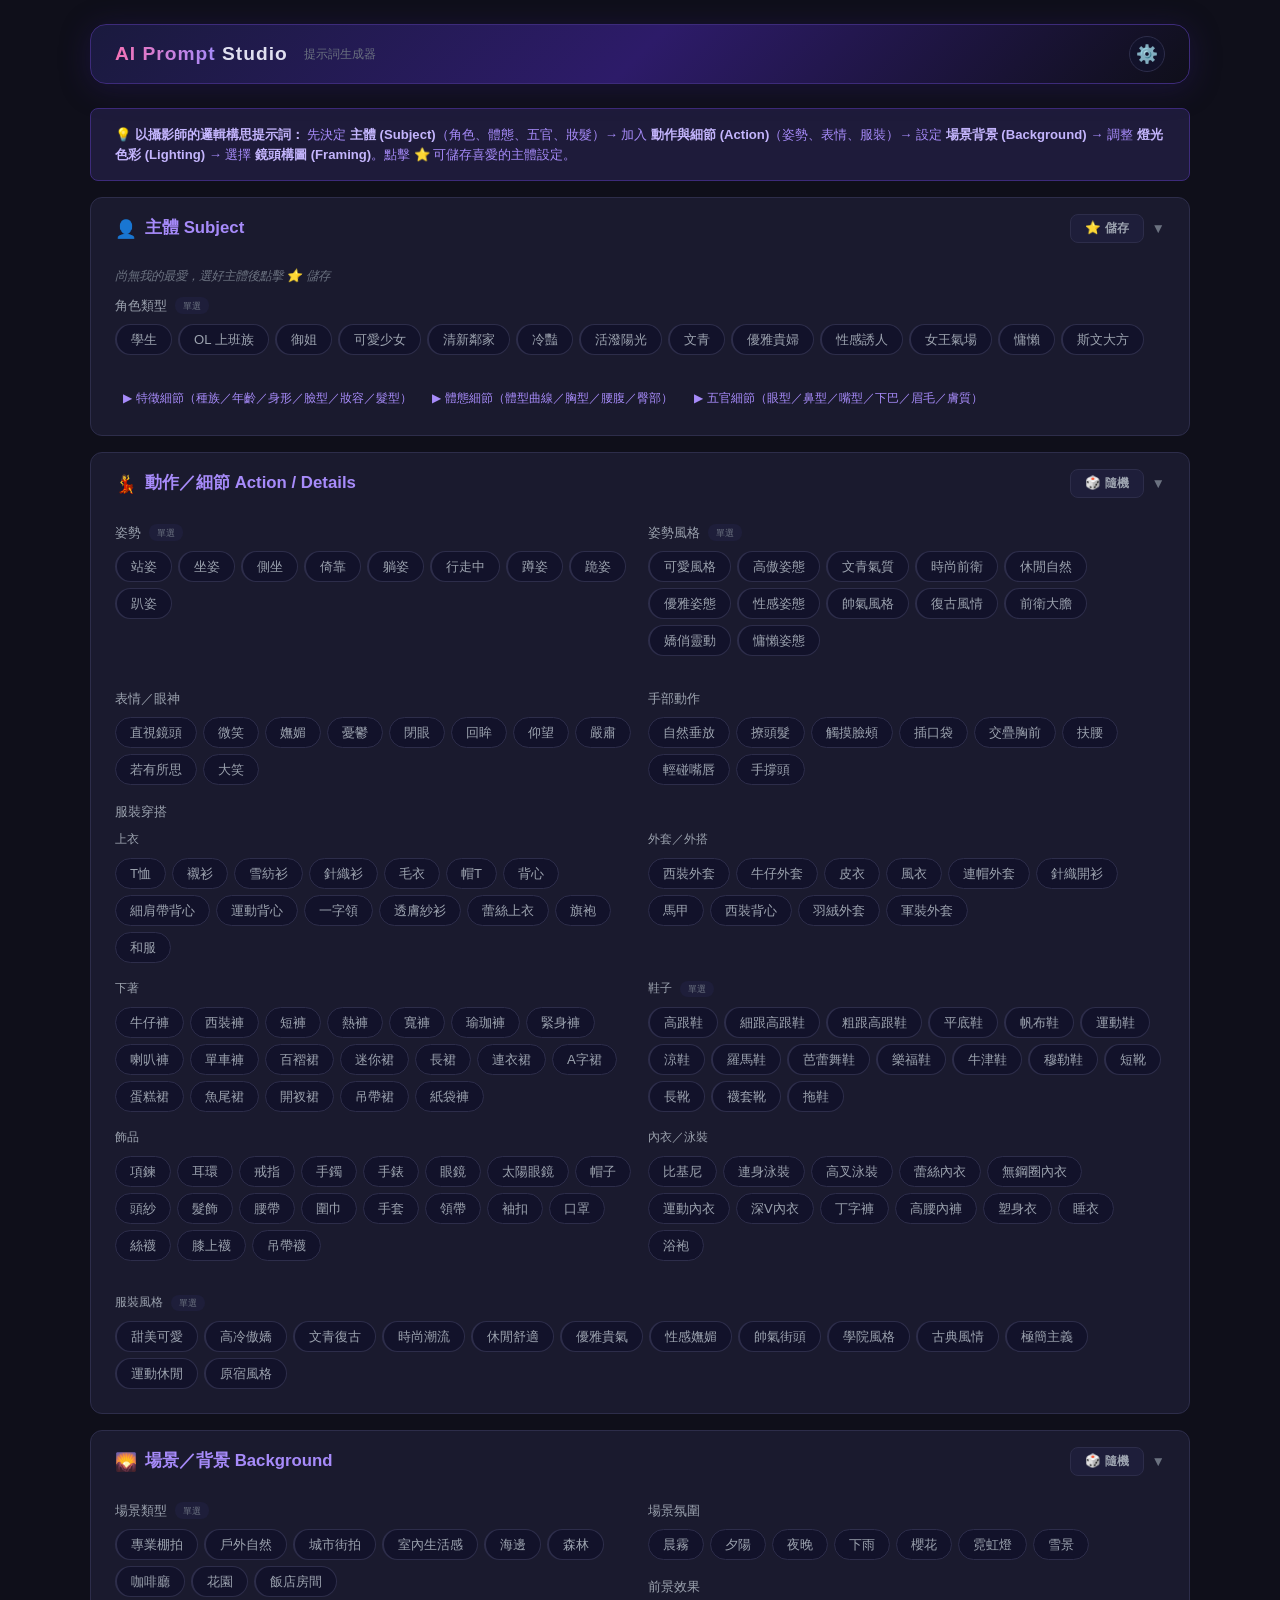
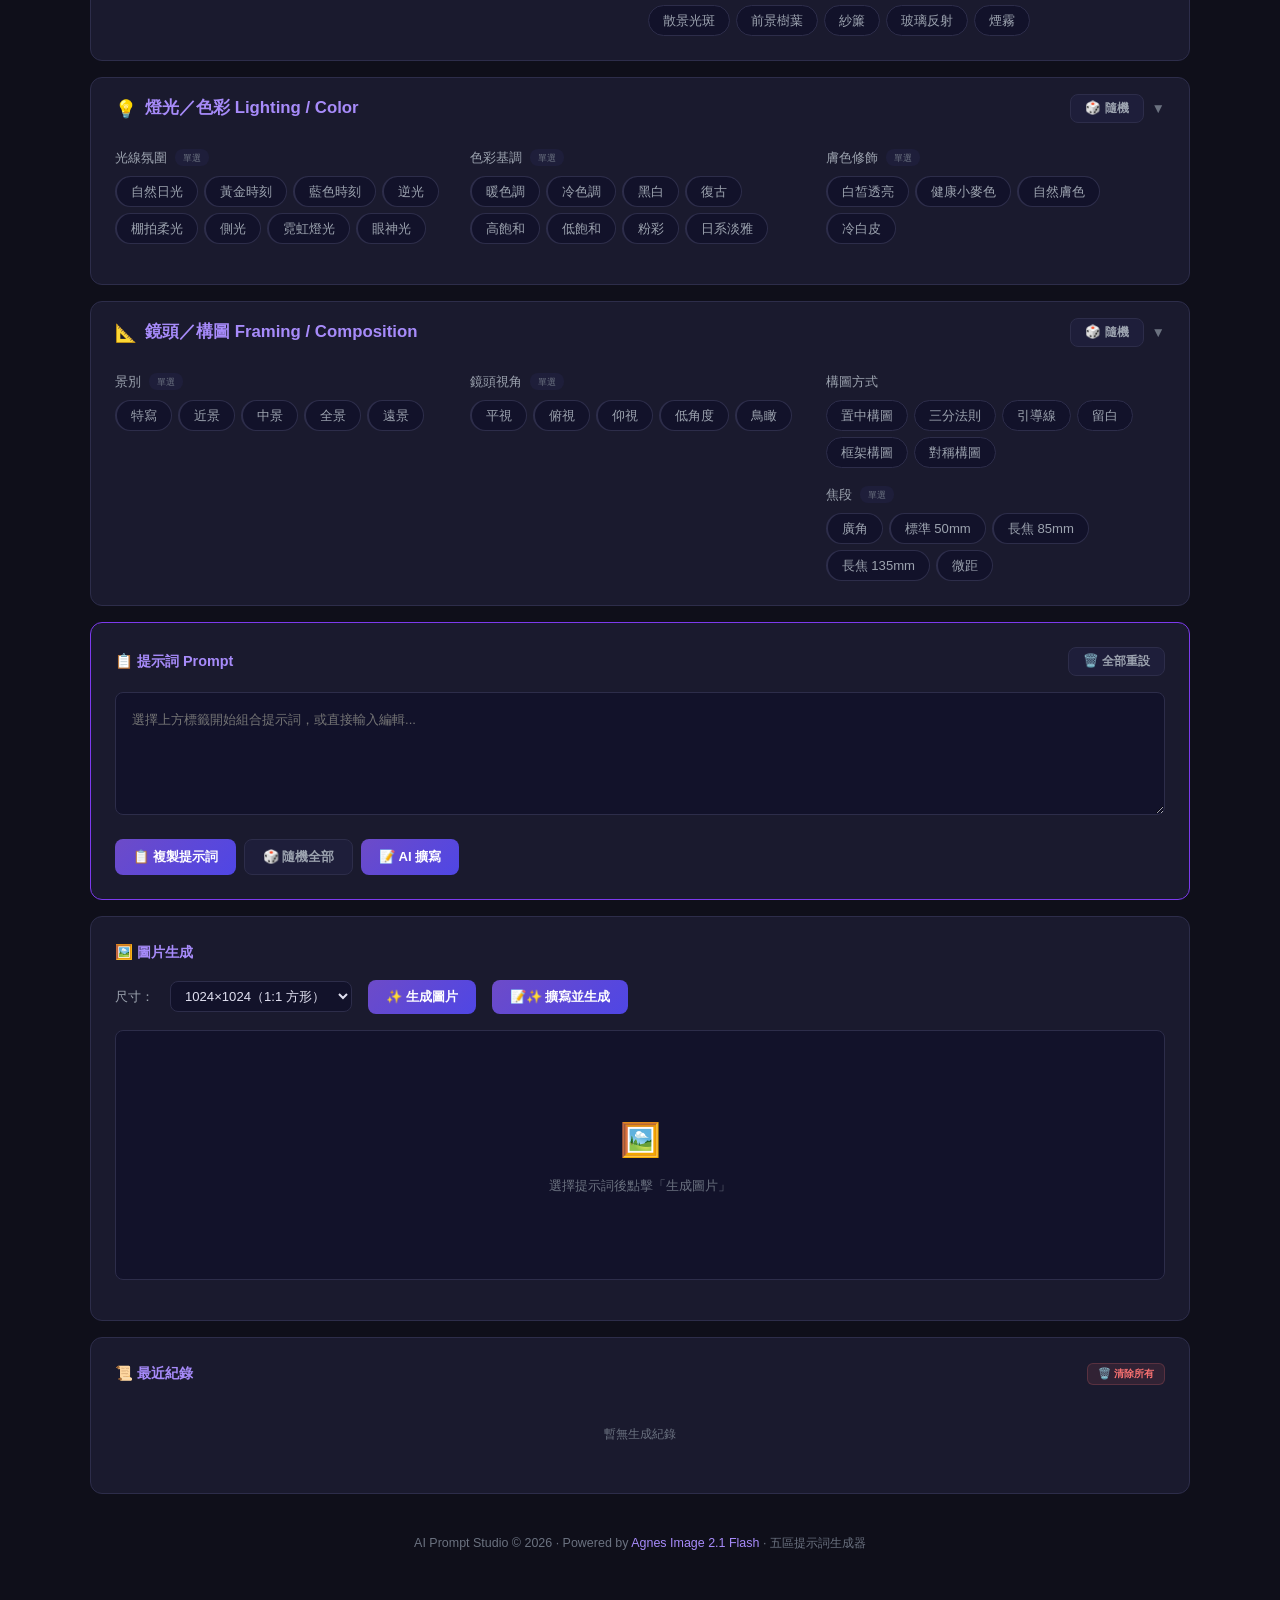
==== commit a7aaf6ce: "Add files via upload" ====
--- a/ai_pic/index.html
+++ b/ai_pic/index.html
@@ -1,2278 +1,867 @@
 <!DOCTYPE html>
 <html lang="zh-Hant">
 <head>
-<meta charset="UTF-8">
-<meta name="viewport" content="width=device-width, initial-scale=1.0">
-<title>女性寫真提示詞生成器 — ComfyUI Z-Image Turbo</title>
-<style>
-*, *::before, *::after {
-  box-sizing: border-box;
-  margin: 0;
-  padding: 0;
-}
-body {
-  font-family: -apple-system, BlinkMacSystemFont, "Segoe UI", "Noto Sans TC", "Microsoft JhengHei", sans-serif;
-  background: #0f0f1a;
-  color: #e0e0f0;
-  line-height: 1.6;
-  padding: 20px;
-}
-.container {
-  max-width: 1100px;
-  margin: 0 auto;
-}
-header {
-  text-align: center;
-  padding: 30px 20px;
-  background: linear-gradient(135deg, #1a1a3e 0%, #2d1b69 50%, #0f0f1a 100%);
-  border-radius: 16px;
-  color: white;
-  margin-bottom: 30px;
-  box-shadow: 0 4px 30px rgba(45, 27, 105, 0.4);
-  border: 1px solid #3d2b7a;
-}
-header h1 {
-  font-size: 1.6em;
-  margin-bottom: 6px;
-  letter-spacing: 2px;
-}
-header h1 span {
-  background: linear-gradient(90deg, #f472b6, #a78bfa);
-  -webkit-background-clip: text;
-  -webkit-text-fill-color: transparent;
-  background-clip: text;
-}
-header .sub {
-  font-size: 0.85em;
-  opacity: 0.7;
-  margin-top: 4px;
-}
-header .badge {
-  display: inline-block;
-  background: #3d2b7a;
-  border: 1px solid #6d4bc8;
-  border-radius: 20px;
-  padding: 4px 16px;
-  font-size: 0.75em;
-  margin-top: 10px;
-  color: #c4b5fd;
-}
-.mode-tabs {
-  display: flex;
-  gap: 10px;
-  justify-content: center;
-  margin: 20px 0;
-  flex-wrap: wrap;
-}
-.mode-tab {
-  padding: 8px 22px;
-  border: 1.5px solid #3d2b7a;
-  border-radius: 25px;
-  background: transparent;
-  color: #a78bfa;
-  cursor: pointer;
-  font-size: 0.9em;
-  font-weight: 500;
-  transition: all 0.2s;
-}
-.mode-tab:hover {
-  background: #2d1b6940;
-  border-color: #6d4bc8;
-}
-.mode-tab.active {
-  background: linear-gradient(135deg, #6d4bc8, #4f46e5);
-  border-color: #6d4bc8;
-  color: white;
-}
-.section {
-  background: #1a1a2e;
-  border: 1px solid #2d2d4a;
-  border-radius: 12px;
-  padding: 24px;
-  margin-bottom: 20px;
-  box-shadow: 0 2px 12px rgba(0,0,0,0.2);
-}
-.section h2 {
-  font-size: 1.05em;
-  color: #a78bfa;
-  margin-bottom: 16px;
-  padding-bottom: 8px;
-  border-bottom: 1px solid #2d2d4a;
-  letter-spacing: 0.5px;
-}
-.section h2 .hint {
-  font-size: 0.7em;
-  color: #6b7280;
-  font-weight: 400;
-  margin-left: 8px;
-}
-.tag-group {
-  margin-bottom: 14px;
-}
-.tag-group:last-child {
-  margin-bottom: 0;
-}
-.tag-group label {
-  display: block;
-  font-size: 0.82em;
-  font-weight: 500;
-  color: #9ca3af;
-  margin-bottom: 6px;
-}
-.tags {
-  display: flex;
-  flex-wrap: wrap;
-  gap: 6px;
-}
-.tag {
-  padding: 4px 14px;
-  border: 1.5px solid #2d2d4a;
-  border-radius: 16px;
-  background: #12122a;
-  cursor: pointer;
-  font-size: 0.82em;
-  color: #9ca3af;
-  transition: all 0.15s;
-  user-select: none;
-}
-.tag:hover {
-  border-color: #6d4bc8;
-  background: #1a1a3e;
-  color: #c4b5fd;
-}
-.tag.active {
-  border-color: #7c3aed;
-  background: linear-gradient(135deg, #2d1b69, #1e1b4b);
-  color: #c4b5fd;
-  box-shadow: 0 0 12px rgba(124, 58, 237, 0.2);
-}
-.tags[data-single] .tag {
-  border-left: 2.5px solid #3d2b7a;
-}
-.tags[data-single] .tag.active {
-  border-left-color: #a78bfa;
-}
-.single-hint {
-  display: inline-block;
-  font-size: 0.65em;
-  color: #6b7280;
-  background: #1e1e3a;
-  padding: 1px 8px;
-  border-radius: 8px;
-  margin-left: 6px;
-  font-weight: 400;
-}
-.input-box {
-  width: 100%;
-  padding: 10px 14px;
-  border: 1.5px solid #2d2d4a;
-  border-radius: 8px;
-  font-size: 0.9em;
-  outline: none;
-  transition: border-color 0.2s;
-  font-family: inherit;
-  background: #12122a;
-  color: #e0e0f0;
-}
-.input-box:focus {
-  border-color: #6d4bc8;
-  box-shadow: 0 0 12px rgba(109, 75, 200, 0.15);
-}
-.col3 {
-  display: grid;
-  grid-template-columns: 1fr 1fr 1fr;
-  gap: 14px;
-}
-.row {
-  display: grid;
-  grid-template-columns: 1fr 1fr;
-  gap: 16px;
-}
-@media (max-width: 760px) {
-  .col3 { grid-template-columns: 1fr 1fr; }
-}
-@media (max-width: 640px) {
-  .row, .col3 { grid-template-columns: 1fr; }
-}
-.prompt-box {
-  background: #12122a;
-  border: 1.5px solid #3d2b7a;
-  border-radius: 12px;
-  padding: 16px;
-  margin-top: 20px;
-}
-.prompt-box h3 {
-  font-size: 0.9em;
-  color: #a78bfa;
-  margin-bottom: 8px;
-}
-.prompt-content {
-  background: #0a0a1a;
-  border: 1px solid #1e1e3a;
-  border-radius: 8px;
-  padding: 14px;
-  min-height: 50px;
-  font-size: 0.88em;
-  line-height: 1.7;
-  word-break: keep-all;
-  overflow-wrap: break-word;
-  white-space: pre-wrap;
-  max-height: 300px;
-  overflow-y: auto;
-  color: #d1d5db;
-  width: 100%;
-  font-family: inherit;
-  outline: none;
-  resize: vertical;
-}
-.prompt-content:focus {
-  border-color: #6d4bc8;
-  box-shadow: 0 0 12px rgba(109, 75, 200, 0.15);
-}
-.prompt-content.empty {
-  color: #4b5563;
-}
-.prompt-content::placeholder {
-  color: #4b5563;
-}
-.prompt-actions {
-  display: flex;
-  gap: 8px;
-  margin-top: 10px;
-  flex-wrap: wrap;
-}
-.btn {
-  padding: 8px 18px;
-  border: none;
-  border-radius: 8px;
-  cursor: pointer;
-  font-size: 0.82em;
-  font-weight: 600;
-  transition: all 0.15s;
-  font-family: inherit;
-}
-.btn-primary {
-  background: linear-gradient(135deg, #6d4bc8, #4f46e5);
-  color: white;
-}
-.btn-primary:hover {
-  background: linear-gradient(135deg, #7c5cd8, #5b52f0);
-  box-shadow: 0 0 16px rgba(109, 75, 200, 0.3);
-}
-.btn-secondary {
-  background: #1e1e3a;
-  color: #9ca3af;
-  border: 1px solid #2d2d4a;
-}
-.btn-secondary:hover {
-  background: #2d2d4a;
-  color: #d1d5db;
-}
-.btn-sm {
-  padding: 5px 14px;
-  font-size: 0.78em;
-}
-.history-item {
-  padding: 10px 12px;
-  border: 1px solid #2d2d4a;
-  border-radius: 8px;
-  margin-bottom: 8px;
-  font-size: 0.82em;
-  background: #12122a;
-  cursor: pointer;
-  transition: border-color 0.15s, background 0.15s;
-  display: flex;
-  gap: 12px;
-  align-items: flex-start;
-}
-.history-item:hover {
-  border-color: #6d4bc8;
-  background: #1a1a3e;
-}
-.history-item .thumb {
-  width: 48px;
-  height: 48px;
-  border-radius: 6px;
-  object-fit: cover;
-  flex-shrink: 0;
-  background: #0a0a1a;
-  border: 1px solid #2d2d4a;
-}
-.history-item .thumb-placeholder {
-  width: 48px;
-  height: 48px;
-  border-radius: 6px;
-  flex-shrink: 0;
-  background: #0a0a1a;
-  border: 1px solid #2d2d4a;
-  display: flex;
-  align-items: center;
-  justify-content: center;
-  font-size: 1.2em;
-  color: #4b5563;
-}
-.history-item .info {
-  flex: 1;
-  min-width: 0;
-}
-.history-del {
-  flex-shrink: 0;
-  background: none;
-  border: none;
-  color: #4b5563;
-  cursor: pointer;
-  font-size: 0.9em;
-  padding: 2px 4px;
-  border-radius: 4px;
-  transition: color 0.15s, background 0.15s;
-  line-height: 1;
-}
-.history-del:hover {
-  color: #f87171;
-  background: #2d1b6940;
-}
-.history-item .time {
-  font-size: 0.72em;
-  color: #6b7280;
-  margin-bottom: 4px;
-}
-.history-item .prompt-text {
-  word-break: break-all;
-  color: #d1d5db;
-  display: -webkit-box;
-  -webkit-line-clamp: 3;
-  -webkit-box-orient: vertical;
-  overflow: hidden;
-}
-.history-hint {
-  font-size: 0.7em;
-  color: #4b5563;
-  margin-top: 6px;
-  text-align: center;
-}
-footer {
-  text-align: center;
-  padding: 20px;
-  color: #4b5563;
-  font-size: 0.8em;
-}
-.tip {
-  background: #1e1b3a;
-  border: 1px solid #3d2b7a;
-  border-radius: 8px;
-  padding: 12px 16px;
-  margin-bottom: 16px;
-  font-size: 0.82em;
-  color: #a78bfa;
-  line-height: 1.5;
-}
-.tip strong {
-  color: #c4b5fd;
-}
-.tip a {
-  color: #f472b6;
-  text-decoration: underline;
-}
-
-/* ===== Image Generation ===== */
-.api-section {
-  background: #1a1a2e;
-  border: 1px solid #2d2d4a;
-  border-radius: 12px;
-  padding: 20px 24px;
-  margin-bottom: 20px;
-}
-.api-section h3 {
-  font-size: 0.95em;
-  color: #a78bfa;
-  margin-bottom: 12px;
-}
-.api-row {
-  display: flex;
-  gap: 10px;
-  align-items: center;
-  flex-wrap: wrap;
-}
-.api-row .input-box {
-  flex: 1;
-  min-width: 200px;
-}
-.api-row .btn {
-  white-space: nowrap;
-}
-.api-status {
-  font-size: 0.78em;
-  margin-top: 8px;
-  min-height: 1.4em;
-}
-.api-status.ok { color: #34d399; }
-.api-status.err { color: #f87171; }
-
-.gen-section {
-  background: #1a1a2e;
-  border: 1px solid #2d2d4a;
-  border-radius: 12px;
-  padding: 20px 24px;
-  margin-bottom: 20px;
-}
-.gen-controls {
-  display: flex;
-  gap: 12px;
-  align-items: center;
-  flex-wrap: wrap;
-  margin-bottom: 16px;
-}
-.gen-controls label {
-  color: #9ca3af;
-  font-size: 0.82em;
-}
-.gen-controls select {
-  background: #12122a;
-  color: #e0e0f0;
-  border: 1.5px solid #2d2d4a;
-  border-radius: 8px;
-  padding: 6px 10px;
-  font-size: 0.82em;
-  font-family: inherit;
-  outline: none;
-  cursor: pointer;
-}
-.gen-controls select:focus {
-  border-color: #6d4bc8;
-}
-
-.result-area {
-  background: #0a0a1a;
-  border: 1px solid #1e1e3a;
-  border-radius: 8px;
-  min-height: 200px;
-  display: flex;
-  align-items: center;
-  justify-content: center;
-  position: relative;
-  overflow: hidden;
-}
-.result-area img {
-  max-width: 100%;
-  max-height: 600px;
-  display: block;
-  border-radius: 4px;
-}
-.result-area .placeholder {
-  color: #4b5563;
-  font-size: 0.85em;
-  text-align: center;
-  padding: 40px 20px;
-}
-.result-area .placeholder .icon {
-  font-size: 2em;
-  margin-bottom: 8px;
-}
-
-/* Spinner */
-.spinner {
-  display: inline-block;
-  width: 40px;
-  height: 40px;
-  border: 3px solid #2d2d4a;
-  border-top-color: #7c3aed;
-  border-radius: 50%;
-  animation: spin 0.8s linear infinite;
-}
-@keyframes spin {
-  to { transform: rotate(360deg); }
-}
-.spinner-wrap {
-  display: flex;
-  flex-direction: column;
-  align-items: center;
-  gap: 12px;
-  color: #9ca3af;
-  font-size: 0.82em;
-}
-.result-area .error-msg {
-  color: #f87171;
-  font-size: 0.85em;
-  text-align: center;
-  padding: 20px;
-  max-width: 500px;
-  word-break: break-word;
-}
-.gen-actions {
-  display: flex;
-  gap: 8px;
-  margin-top: 12px;
-  flex-wrap: wrap;
-}
-</style>
+  <meta charset="UTF-8">
+  <meta name="viewport" content="width=device-width, initial-scale=1.0">
+  <title>AI Prompt Studio — 提示詞生成器</title>
+  <link rel="stylesheet" href="css/style.css">
 </head>
 <body>
-<div class="container">
-  <header>
-    <h1>📷 <span>女性寫真</span> 提示詞生成器</h1>
-    <div class="sub">for ComfyUI · Z-Image Turbo · Qwen 編碼器</div>
-    <div class="badge">⚡ 8-Step · 中英雙語 · 寫實人像</div>
-  </header>
-
-  <div class="tip">
-    💡 <strong>以攝影師的邏輯構思提示詞：</strong>先決定 <strong>氣質風格</strong> → 選角（種族/年齡/身形）→
-    <strong>眼神與姿勢</strong>（人像靈魂）→ 妝髮與造型 → 光線與構圖。
-    Z-Image Turbo 的 Qwen 編碼器可理解完整中文句子，不需要負面提示詞。
+  <div class="container">
+    <!-- ===== Header ===== -->
+    <header class="header">
+      <div class="header-logo">
+        <h1><span>AI Prompt</span> Studio</h1>
+        <span class="header-sub">提示詞生成器</span>
+      </div>
+      <div class="header-actions">
+        <button class="btn-icon" id="btn-settings" title="API 設定">
+          ⚙️
+          <span class="badge-dot" id="api-status-dot" style="display:none;"></span>
+        </button>
+      </div>
+    </header>
+
+    <!-- ===== Toast Container ===== -->
+    <div class="toast-container" id="toast-container"></div>
+
+    <!-- ===== Tip ===== -->
+    <div class="tip">
+      💡 <strong>以攝影師的邏輯構思提示詞：</strong>
+      先決定 <strong>主體 (Subject)</strong>（角色、體態、五官、妝髮）→
+      加入 <strong>動作與細節 (Action)</strong>（姿勢、表情、服裝）→
+      設定 <strong>場景背景 (Background)</strong> → 調整 <strong>燈光色彩 (Lighting)</strong> →
+      選擇 <strong>鏡頭構圖 (Framing)</strong>。點擊 ⭐ 可儲存喜愛的主體設定。
+    </div>
+
+    <!-- ===== Settings Panel (API Key) ===== -->
+    <div class="settings-panel" id="settings-panel">
+      <div class="settings-header">
+        <h3>🔑 API 設定</h3>
+        <button class="btn btn-secondary btn-sm" id="btn-settings-close">✕ 關閉</button>
+      </div>
+
+      <!-- 首次使用引導 -->
+      <div class="api-guide" id="api-guide">
+        <div class="api-guide-title">📖 首次使用？免費取得 API Key</div>
+        <div class="api-guide-steps">
+          <div class="api-guide-step">
+            <span class="step-num">1</span>
+            <div>
+              <strong>前往 Agnes AI 平台註冊</strong>
+              <a href="https://platform.agnes-ai.com" target="_blank" class="api-guide-link">platform.agnes-ai.com →</a>
+            </div>
+          </div>
+          <div class="api-guide-step">
+            <span class="step-num">2</span>
+            <div>
+              <strong>登入後點擊「API Keys」</strong>
+              <span class="step-desc">在左側導覽選單中</span>
+            </div>
+          </div>
+          <div class="api-guide-step">
+            <span class="step-num">3</span>
+            <div>
+              <strong>建立新的 API Key</strong>
+              <span class="step-desc">點擊「Create API Key」，複製產生的金鑰</span>
+            </div>
+          </div>
+          <div class="api-guide-step">
+            <span class="step-num">4</span>
+            <div>
+              <strong>貼上 API Key 並點擊「驗證」</strong>
+              <span class="step-desc">將金鑰貼到下方輸入框，點擊驗證按鈕</span>
+            </div>
+          </div>
+        </div>
+      </div>
+
+      <div class="settings-row">
+        <input class="input-box" id="api-key-input" type="password"
+               placeholder="貼上你的 Agnes API Key..." spellcheck="false">
+        <button class="btn btn-primary btn-sm" id="btn-api-validate">✓ 驗證</button>
+        <button class="btn btn-secondary btn-sm" id="btn-api-clear">🗑️ 清除</button>
+      </div>
+      <div class="api-status idle" id="api-status">
+        💡 需要免費 API Key？<a href="https://platform.agnes-ai.com" target="_blank" style="color:var(--accent);">前往 platform.agnes-ai.com 註冊</a>
+      </div>
+      <div id="api-key-masked" style="display:none;margin-top:var(--spacing-sm);"></div>
+      <div class="api-guide-footer">
+        🔌 API 端點：<code>https://apihub.agnes-ai.com/v1</code> ｜
+        模型：<code>agnes-image-2.1-flash</code> ｜
+        <a href="https://agnes-ai.com/doc/agnes-image-21-flash" target="_blank" style="color:var(--accent);">官方文件 ↗</a>
+      </div>
+    </div>
+
+    <!-- ===== 五大區 ===== -->
+
+    <!-- 1. 主體 Subject -->
+    <div class="section" data-section="subject">
+      <div class="section-header" data-toggle>
+        <div class="section-header-left">
+          <span class="section-icon">👤</span>
+          <h2>主體 Subject</h2>
+        </div>
+        <div class="section-actions">
+          <button class="btn btn-secondary btn-sm js-btn-fav" title="儲存為我的最愛">⭐ 儲存</button>
+          <span class="collapse-arrow">▼</span>
+        </div>
+      </div>
+      <div class="section-body" id="subject-body">
+        <!-- 我的最愛 -->
+        <div class="favorites-bar" id="fav-bar">
+          <span class="fav-empty">尚無我的最愛，選好主體後點擊 ⭐ 儲存</span>
+        </div>
+
+        <!-- 角色類型 -->
+        <div class="tag-group">
+          <div class="tag-group-label">
+            角色類型 <span class="badge-single">單選</span>
+          </div>
+          <div class="tags" data-group="roleType" data-single="true">
+            <span class="tag" data-value="學生">學生</span>
+            <span class="tag" data-value="OL 上班族">OL 上班族</span>
+            <span class="tag" data-value="御姐">御姐</span>
+            <span class="tag" data-value="可愛少女">可愛少女</span>
+            <span class="tag" data-value="清新鄰家">清新鄰家</span>
+            <span class="tag" data-value="冷豔">冷豔</span>
+            <span class="tag" data-value="活潑陽光">活潑陽光</span>
+            <span class="tag" data-value="文青">文青</span>
+            <span class="tag" data-value="優雅貴婦">優雅貴婦</span>
+            <span class="tag" data-value="性感誘人">性感誘人</span>
+            <span class="tag" data-value="女王氣場">女王氣場</span>
+            <span class="tag" data-value="慵懶">慵懶</span>
+            <span class="tag" data-value="斯文大方">斯文大方</span>
+          </div>
+        </div>
+
+        <!-- ===== 特徵細節 (可展開) ===== -->
+        <div class="sub-toggle" data-target="subject-details">
+          <span class="arrow">▶</span> 特徵細節（種族／年齡／身形／臉型／妝容／髮型）
+        </div>
+        <div class="sub-tags" id="subject-details" style="display:none;">
+          <div class="grid-2">
+            <div>
+              <div class="tag-group">
+                <div class="tag-group-label">種族 <span class="badge-single">單選</span></div>
+                <div class="tags" data-group="ethnicity" data-single="true">
+                  <span class="tag" data-value="亞洲人">亞洲人</span>
+                  <span class="tag" data-value="歐洲人">歐洲人</span>
+                  <span class="tag" data-value="混血">混血</span>
+                  <span class="tag" data-value="拉丁裔">拉丁裔</span>
+                  <span class="tag" data-value="非洲人">非洲人</span>
+                  <span class="tag" data-value="中東裔">中東裔</span>
+                </div>
+              </div>
+              <div class="tag-group">
+                <div class="tag-group-label">年齡層 <span class="badge-single">單選</span></div>
+                <div class="tags" data-group="age" data-single="true">
+                  <span class="tag" data-value="約18歲">約18歲</span>
+                  <span class="tag" data-value="約22歲">約22歲</span>
+                  <span class="tag" data-value="約25歲">約25歲</span>
+                  <span class="tag" data-value="約30歲">約30歲</span>
+                </div>
+              </div>
+              <div class="tag-group">
+                <div class="tag-group-label">身形 <span class="badge-single">單選</span></div>
+                <div class="tags" data-group="bodyType" data-single="true">
+                  <span class="tag" data-value="纖細">纖細</span>
+                  <span class="tag" data-value="勻稱">勻稱</span>
+                  <span class="tag" data-value="豐滿">豐滿</span>
+                  <span class="tag" data-value="健美">健美</span>
+                  <span class="tag" data-value="高挑">高挑</span>
+                  <span class="tag" data-value="嬌小">嬌小</span>
+                </div>
+              </div>
+              <div class="tag-group">
+                <div class="tag-group-label">臉型 <span class="badge-single">單選</span></div>
+                <div class="tags" data-group="faceShape" data-single="true">
+                  <span class="tag" data-value="鵝蛋臉">鵝蛋臉</span>
+                  <span class="tag" data-value="瓜子臉">瓜子臉</span>
+                  <span class="tag" data-value="圓臉">圓臉</span>
+                  <span class="tag" data-value="方臉">方臉</span>
+                  <span class="tag" data-value="心形臉">心形臉</span>
+                </div>
+              </div>
+            </div>
+            <div>
+              <div class="tag-group">
+                <div class="tag-group-label">妝容</div>
+                <div class="tags" data-group="makeup">
+                  <span class="tag" data-value="淡妝">淡妝</span>
+                  <span class="tag" data-value="濃妝">濃妝</span>
+                  <span class="tag" data-value="紅唇">紅唇</span>
+                  <span class="tag" data-value="煙熏妝">煙熏妝</span>
+                  <span class="tag" data-value="韓系水光">韓系水光</span>
+                  <span class="tag" data-value="日系透明感">日系透明感</span>
+                  <span class="tag" data-value="裸妝">裸妝</span>
+                  <span class="tag" data-value="古風妝">古風妝</span>
+                </div>
+              </div>
+              <div class="tag-group">
+                <div class="tag-group-label">髮型</div>
+                <div class="grid-2">
+                  <div>
+                    <div class="tag-group-label sub-label">長度</div>
+                    <div class="tags" data-group="hairLength" data-single="true">
+                      <span class="tag" data-value="短髮">短髮</span>
+                      <span class="tag" data-value="及肩">及肩</span>
+                      <span class="tag" data-value="及腰">及腰</span>
+                      <span class="tag" data-value="及臀">及臀</span>
+                    </div>
+                  </div>
+                  <div>
+                    <div class="tag-group-label sub-label">髮色</div>
+                    <div class="tags" data-group="hairColor" data-single="true">
+                      <span class="tag" data-value="黑色">黑色</span>
+                      <span class="tag" data-value="棕色">棕色</span>
+                      <span class="tag" data-value="金黃色">金黃色</span>
+                      <span class="tag" data-value="銀白色">銀白色</span>
+                      <span class="tag" data-value="紅色">紅色</span>
+                      <span class="tag" data-value="漸層染">漸層染</span>
+                      <span class="tag" data-value="挑染">挑染</span>
+                    </div>
+                  </div>
+                </div>
+                <div>
+                  <div class="tag-group-label sub-label">樣式</div>
+                  <div class="tags" data-group="hairStyle">
+                    <span class="tag" data-value="直髮">直髮</span>
+                    <span class="tag" data-value="波浪捲">波浪捲</span>
+                    <span class="tag" data-value="大波浪">大波浪</span>
+                    <span class="tag" data-value="馬尾">馬尾</span>
+                    <span class="tag" data-value="丸子頭">丸子頭</span>
+                    <span class="tag" data-value="盤髮">盤髮</span>
+                    <span class="tag" data-value="辮子">辮子</span>
+                    <span class="tag" data-value="雙馬尾">雙馬尾</span>
+                    <span class="tag" data-value="公主頭">公主頭</span>
+                    <span class="tag" data-value="慵懶捲">慵懶捲</span>
+                    <span class="tag" data-value="濕髮感">濕髮感</span>
+                  </div>
+                </div>
+              </div>
+            </div>
+          </div>
+        </div>
+
+        <!-- ===== 體態細節 2b (可展開) ===== -->
+        <div class="sub-toggle" data-target="body-details" style="margin-top:var(--spacing-md);">
+          <span class="arrow">▶</span> 體態細節（體型曲線／胸型／腰腹／臀部）
+        </div>
+        <div class="sub-tags" id="body-details" style="display:none;">
+          <div class="grid-2">
+            <div>
+              <div class="tag-group">
+                <div class="tag-group-label">體型曲線</div>
+                <div class="tags" data-group="bodyCurve">
+                  <span class="tag" data-value="沙漏型">沙漏型</span>
+                  <span class="tag" data-value="梨型">梨型</span>
+                  <span class="tag" data-value="直筒型">直筒型</span>
+                  <span class="tag" data-value="蘋果型">蘋果型</span>
+                </div>
+              </div>
+              <div class="tag-group">
+                <div class="tag-group-label">胸型特徵</div>
+                <div class="tags" data-group="bust">
+                  <span class="tag" data-value="胸部豐滿">胸部豐滿</span>
+                  <span class="tag" data-value="胸部適中">胸部適中</span>
+                  <span class="tag" data-value="胸部平坦">胸部平坦</span>
+                  <span class="tag" data-value="明顯體積感">明顯體積感</span>
+                  <span class="tag" data-value="胸部自然下垂">胸部自然下垂</span>
+                  <span class="tag" data-value="深邃事業線">深邃事業線</span>
+                </div>
+              </div>
+            </div>
+            <div>
+              <div class="tag-group">
+                <div class="tag-group-label">腰腹部</div>
+                <div class="tags" data-group="waist">
+                  <span class="tag" data-value="纖細腰身">纖細腰身</span>
+                  <span class="tag" data-value="腹部平坦">腹部平坦</span>
+                  <span class="tag" data-value="馬甲線">馬甲線</span>
+                  <span class="tag" data-value="柔軟小腹">柔軟小腹</span>
+                  <span class="tag" data-value="腰部曲線明顯">腰部曲線明顯</span>
+                </div>
+              </div>
+              <div class="tag-group">
+                <div class="tag-group-label">臀部</div>
+                <div class="tags" data-group="hips">
+                  <span class="tag" data-value="臀部窄翹">臀部窄翹</span>
+                  <span class="tag" data-value="臀部豐滿">臀部豐滿</span>
+                  <span class="tag" data-value="臀部圓潤">臀部圓潤</span>
+                  <span class="tag" data-value="蜜桃臀">蜜桃臀</span>
+                  <span class="tag" data-value="臀部扁平">臀部扁平</span>
+                </div>
+              </div>
+            </div>
+          </div>
+        </div>
+
+        <!-- ===== 五官與妝容細節 6 (可展開) ===== -->
+        <div class="sub-toggle" data-target="face-details" style="margin-top:var(--spacing-md);">
+          <span class="arrow">▶</span> 五官細節（眼型／鼻型／嘴型／下巴／眉毛／膚質）
+        </div>
+        <div class="sub-tags" id="face-details" style="display:none;">
+          <div class="grid-2">
+            <div>
+              <div class="tag-group">
+                <div class="tag-group-label">膚質 <span class="badge-single">單選</span></div>
+                <div class="tags" data-group="skinQuality" data-single="true">
+                  <span class="tag" data-value="白皙">白皙</span>
+                  <span class="tag" data-value="小麥色">小麥色</span>
+                  <span class="tag" data-value="健康光澤">健康光澤</span>
+                  <span class="tag" data-value="無瑕">無瑕</span>
+                  <span class="tag" data-value="雀斑">雀斑</span>
+                </div>
+              </div>
+              <div class="tag-group">
+                <div class="tag-group-label">眼型</div>
+                <div class="tags" data-group="eyeType">
+                  <span class="tag" data-value="大眼睛">大眼睛</span>
+                  <span class="tag" data-value="大杏眼">大杏眼</span>
+                  <span class="tag" data-value="桃花眼">桃花眼</span>
+                  <span class="tag" data-value="丹鳳眼">丹鳳眼</span>
+                  <span class="tag" data-value="狐狸眼">狐狸眼</span>
+                  <span class="tag" data-value="深邃">深邃</span>
+                  <span class="tag" data-value="單眼皮">單眼皮</span>
+                  <span class="tag" data-value="下垂眼">下垂眼</span>
+                  <span class="tag" data-value="上挑眼">上挑眼</span>
+                  <span class="tag" data-value="笑眼">笑眼</span>
+                  <span class="tag" data-value="貓眼">貓眼</span>
+                  <span class="tag" data-value="長睫毛">長睫毛</span>
+                </div>
+              </div>
+              <div class="tag-group">
+                <div class="tag-group-label">鼻型 <span class="badge-single">單選</span></div>
+                <div class="tags" data-group="noseType" data-single="true">
+                  <span class="tag" data-value="高挺鼻">高挺鼻</span>
+                  <span class="tag" data-value="小巧鼻">小巧鼻</span>
+                  <span class="tag" data-value="立體鼻樑">立體鼻樑</span>
+                  <span class="tag" data-value="希臘鼻">希臘鼻</span>
+                  <span class="tag" data-value="小巧鼻頭">小巧鼻頭</span>
+                  <span class="tag" data-value="鷹鉤鼻">鷹鉤鼻</span>
+                  <span class="tag" data-value="朝天鼻">朝天鼻</span>
+                </div>
+              </div>
+            </div>
+            <div>
+              <div class="tag-group">
+                <div class="tag-group-label">嘴型 <span class="badge-single">單選</span></div>
+                <div class="tags" data-group="mouthType" data-single="true">
+                  <span class="tag" data-value="豐唇">豐唇</span>
+                  <span class="tag" data-value="薄唇">薄唇</span>
+                  <span class="tag" data-value="櫻桃小嘴">櫻桃小嘴</span>
+                  <span class="tag" data-value="微笑唇">微笑唇</span>
+                  <span class="tag" data-value="M字唇">M字唇</span>
+                  <span class="tag" data-value="性感厚唇">性感厚唇</span>
+                  <span class="tag" data-value="嘴角上揚">嘴角上揚</span>
+                </div>
+              </div>
+              <div class="tag-group">
+                <div class="tag-group-label">下巴 <span class="badge-single">單選</span></div>
+                <div class="tags" data-group="chinType" data-single="true">
+                  <span class="tag" data-value="尖下巴">尖下巴</span>
+                  <span class="tag" data-value="圓下巴">圓下巴</span>
+                  <span class="tag" data-value="方下巴">方下巴</span>
+                  <span class="tag" data-value="瓜子下巴">瓜子下巴</span>
+                  <span class="tag" data-value="下巴線條明顯">下巴線條明顯</span>
+                  <span class="tag" data-value="雙下巴">雙下巴</span>
+                </div>
+              </div>
+              <div class="tag-group">
+                <div class="tag-group-label">眉毛 <span class="badge-single">單選</span></div>
+                <div class="tags" data-group="eyebrowType" data-single="true">
+                  <span class="tag" data-value="柳葉眉">柳葉眉</span>
+                  <span class="tag" data-value="一字眉">一字眉</span>
+                  <span class="tag" data-value="劍眉">劍眉</span>
+                  <span class="tag" data-value="彎眉">彎眉</span>
+                  <span class="tag" data-value="濃眉">濃眉</span>
+                  <span class="tag" data-value="細眉">細眉</span>
+                </div>
+              </div>
+            </div>
+          </div>
+        </div>
+      </div>
+    </div>
+
+    <!-- 2. 動作/細節 Action/Details -->
+    <div class="section" data-section="action">
+      <div class="section-header" data-toggle>
+        <div class="section-header-left">
+          <span class="section-icon">💃</span>
+          <h2>動作／細節 Action / Details</h2>
+        </div>
+        <div class="section-actions">
+          <button class="btn btn-secondary btn-sm js-btn-random" data-section="action">🎲 隨機</button>
+          <span class="collapse-arrow">▼</span>
+        </div>
+      </div>
+      <div class="section-body" id="action-body">
+        <div class="grid-2 action-grid">
+          <div class="tag-group">
+            <div class="tag-group-label">姿勢 <span class="badge-single">單選</span></div>
+            <div class="tags" data-group="pose" data-single="true">
+              <span class="tag" data-value="站姿">站姿</span>
+              <span class="tag" data-value="坐姿">坐姿</span>
+              <span class="tag" data-value="側坐">側坐</span>
+              <span class="tag" data-value="倚靠">倚靠</span>
+              <span class="tag" data-value="躺姿">躺姿</span>
+              <span class="tag" data-value="行走中">行走中</span>
+              <span class="tag" data-value="蹲姿">蹲姿</span>
+              <span class="tag" data-value="跪姿">跪姿</span>
+              <span class="tag" data-value="趴姿">趴姿</span>
+            </div>
+          </div>
+          <div class="tag-group">
+            <div class="tag-group-label">姿勢風格 <span class="badge-single">單選</span></div>
+            <div class="tags" data-group="poseStyle" data-single="true">
+              <span class="tag" data-value="可愛風格">可愛風格</span>
+              <span class="tag" data-value="高傲姿態">高傲姿態</span>
+              <span class="tag" data-value="文青氣質">文青氣質</span>
+              <span class="tag" data-value="時尚前衛">時尚前衛</span>
+              <span class="tag" data-value="休閒自然">休閒自然</span>
+              <span class="tag" data-value="優雅姿態">優雅姿態</span>
+              <span class="tag" data-value="性感姿態">性感姿態</span>
+              <span class="tag" data-value="帥氣風格">帥氣風格</span>
+              <span class="tag" data-value="復古風情">復古風情</span>
+              <span class="tag" data-value="前衛大膽">前衛大膽</span>
+              <span class="tag" data-value="嬌俏靈動">嬌俏靈動</span>
+              <span class="tag" data-value="慵懶姿態">慵懶姿態</span>
+            </div>
+          </div>
+          <div class="tag-group">
+            <div class="tag-group-label">表情／眼神</div>
+            <div class="tags" data-group="expression">
+              <span class="tag" data-value="直視鏡頭">直視鏡頭</span>
+              <span class="tag" data-value="微笑">微笑</span>
+              <span class="tag" data-value="嫵媚">嫵媚</span>
+              <span class="tag" data-value="憂鬱">憂鬱</span>
+              <span class="tag" data-value="閉眼">閉眼</span>
+              <span class="tag" data-value="回眸">回眸</span>
+              <span class="tag" data-value="仰望">仰望</span>
+              <span class="tag" data-value="嚴肅">嚴肅</span>
+              <span class="tag" data-value="若有所思">若有所思</span>
+              <span class="tag" data-value="大笑">大笑</span>
+            </div>
+          </div>
+          <div class="tag-group">
+            <div class="tag-group-label">手部動作</div>
+            <div class="tags" data-group="hands">
+              <span class="tag" data-value="自然垂放">自然垂放</span>
+              <span class="tag" data-value="撩頭髮">撩頭髮</span>
+              <span class="tag" data-value="觸摸臉頰">觸摸臉頰</span>
+              <span class="tag" data-value="插口袋">插口袋</span>
+              <span class="tag" data-value="交疊胸前">交疊胸前</span>
+              <span class="tag" data-value="扶腰">扶腰</span>
+              <span class="tag" data-value="輕碰嘴唇">輕碰嘴唇</span>
+              <span class="tag" data-value="手撐頭">手撐頭</span>
+            </div>
+          </div>
+        </div>
+        <div class="tag-group">
+          <div class="tag-group-label">服裝穿搭</div>
+          <div class="clothing-grid">
+            <div class="grid-2">
+              <div class="tag-group">
+                <div class="tag-group-label sub-label">上衣</div>
+                <div class="tags" data-group="top">
+                  <span class="tag" data-value="T恤">T恤</span>
+                  <span class="tag" data-value="襯衫">襯衫</span>
+                  <span class="tag" data-value="雪紡衫">雪紡衫</span>
+                  <span class="tag" data-value="針織衫">針織衫</span>
+                  <span class="tag" data-value="毛衣">毛衣</span>
+                  <span class="tag" data-value="帽T">帽T</span>
+                  <span class="tag" data-value="背心">背心</span>
+                  <span class="tag" data-value="細肩帶背心">細肩帶背心</span>
+                  <span class="tag" data-value="運動背心">運動背心</span>
+                  <span class="tag" data-value="一字領">一字領</span>
+                  <span class="tag" data-value="透膚紗衫">透膚紗衫</span>
+                  <span class="tag" data-value="蕾絲上衣">蕾絲上衣</span>
+                  <span class="tag" data-value="旗袍">旗袍</span>
+                  <span class="tag" data-value="和服">和服</span>
+                </div>
+              </div>
+              <div class="tag-group">
+                <div class="tag-group-label sub-label">外套／外搭</div>
+                <div class="tags" data-group="outerwear">
+                  <span class="tag" data-value="西裝外套">西裝外套</span>
+                  <span class="tag" data-value="牛仔外套">牛仔外套</span>
+                  <span class="tag" data-value="皮衣">皮衣</span>
+                  <span class="tag" data-value="風衣">風衣</span>
+                  <span class="tag" data-value="連帽外套">連帽外套</span>
+                  <span class="tag" data-value="針織開衫">針織開衫</span>
+                  <span class="tag" data-value="馬甲">馬甲</span>
+                  <span class="tag" data-value="西裝背心">西裝背心</span>
+                  <span class="tag" data-value="羽絨外套">羽絨外套</span>
+                  <span class="tag" data-value="軍裝外套">軍裝外套</span>
+                </div>
+              </div>
+            </div>
+            <div class="grid-2">
+              <div class="tag-group">
+                <div class="tag-group-label sub-label">下著</div>
+                <div class="tags" data-group="bottom">
+                  <span class="tag" data-value="牛仔褲">牛仔褲</span>
+                  <span class="tag" data-value="西裝褲">西裝褲</span>
+                  <span class="tag" data-value="短褲">短褲</span>
+                  <span class="tag" data-value="熱褲">熱褲</span>
+                  <span class="tag" data-value="寬褲">寬褲</span>
+                  <span class="tag" data-value="瑜珈褲">瑜珈褲</span>
+                  <span class="tag" data-value="緊身褲">緊身褲</span>
+                  <span class="tag" data-value="喇叭褲">喇叭褲</span>
+                  <span class="tag" data-value="單車褲">單車褲</span>
+                  <span class="tag" data-value="百褶裙">百褶裙</span>
+                  <span class="tag" data-value="迷你裙">迷你裙</span>
+                  <span class="tag" data-value="長裙">長裙</span>
+                  <span class="tag" data-value="連衣裙">連衣裙</span>
+                  <span class="tag" data-value="A字裙">A字裙</span>
+                  <span class="tag" data-value="蛋糕裙">蛋糕裙</span>
+                  <span class="tag" data-value="魚尾裙">魚尾裙</span>
+                  <span class="tag" data-value="開衩裙">開衩裙</span>
+                  <span class="tag" data-value="吊帶裙">吊帶裙</span>
+                  <span class="tag" data-value="紙袋褲">紙袋褲</span>
+                </div>
+              </div>
+              <div class="tag-group">
+                <div class="tag-group-label sub-label">鞋子 <span class="badge-single">單選</span></div>
+                <div class="tags" data-group="shoes" data-single="true">
+                  <span class="tag" data-value="高跟鞋">高跟鞋</span>
+                  <span class="tag" data-value="細跟高跟鞋">細跟高跟鞋</span>
+                  <span class="tag" data-value="粗跟高跟鞋">粗跟高跟鞋</span>
+                  <span class="tag" data-value="平底鞋">平底鞋</span>
+                  <span class="tag" data-value="帆布鞋">帆布鞋</span>
+                  <span class="tag" data-value="運動鞋">運動鞋</span>
+                  <span class="tag" data-value="涼鞋">涼鞋</span>
+                  <span class="tag" data-value="羅馬鞋">羅馬鞋</span>
+                  <span class="tag" data-value="芭蕾舞鞋">芭蕾舞鞋</span>
+                  <span class="tag" data-value="樂福鞋">樂福鞋</span>
+                  <span class="tag" data-value="牛津鞋">牛津鞋</span>
+                  <span class="tag" data-value="穆勒鞋">穆勒鞋</span>
+                  <span class="tag" data-value="短靴">短靴</span>
+                  <span class="tag" data-value="長靴">長靴</span>
+                  <span class="tag" data-value="襪套靴">襪套靴</span>
+                  <span class="tag" data-value="拖鞋">拖鞋</span>
+                </div>
+              </div>
+            </div>
+            <div class="grid-2">
+              <div class="tag-group">
+                <div class="tag-group-label sub-label">飾品</div>
+                <div class="tags" data-group="accessories">
+                  <span class="tag" data-value="項鍊">項鍊</span>
+                  <span class="tag" data-value="耳環">耳環</span>
+                  <span class="tag" data-value="戒指">戒指</span>
+                  <span class="tag" data-value="手鐲">手鐲</span>
+                  <span class="tag" data-value="手錶">手錶</span>
+                  <span class="tag" data-value="眼鏡">眼鏡</span>
+                  <span class="tag" data-value="太陽眼鏡">太陽眼鏡</span>
+                  <span class="tag" data-value="帽子">帽子</span>
+                  <span class="tag" data-value="頭紗">頭紗</span>
+                  <span class="tag" data-value="髮飾">髮飾</span>
+                  <span class="tag" data-value="腰帶">腰帶</span>
+                  <span class="tag" data-value="圍巾">圍巾</span>
+                  <span class="tag" data-value="手套">手套</span>
+                  <span class="tag" data-value="領帶">領帶</span>
+                  <span class="tag" data-value="袖扣">袖扣</span>
+                  <span class="tag" data-value="口罩">口罩</span>
+                  <span class="tag" data-value="絲襪">絲襪</span>
+                  <span class="tag" data-value="膝上襪">膝上襪</span>
+                  <span class="tag" data-value="吊帶襪">吊帶襪</span>
+                </div>
+              </div>
+              <div class="tag-group">
+                <div class="tag-group-label sub-label">內衣／泳裝</div>
+                <div class="tags" data-group="lingerie">
+                  <span class="tag" data-value="比基尼">比基尼</span>
+                  <span class="tag" data-value="連身泳裝">連身泳裝</span>
+                  <span class="tag" data-value="高叉泳裝">高叉泳裝</span>
+                  <span class="tag" data-value="蕾絲內衣">蕾絲內衣</span>
+                  <span class="tag" data-value="無鋼圈內衣">無鋼圈內衣</span>
+                  <span class="tag" data-value="運動內衣">運動內衣</span>
+                  <span class="tag" data-value="深V內衣">深V內衣</span>
+                  <span class="tag" data-value="丁字褲">丁字褲</span>
+                  <span class="tag" data-value="高腰內褲">高腰內褲</span>
+                  <span class="tag" data-value="塑身衣">塑身衣</span>
+                  <span class="tag" data-value="睡衣">睡衣</span>
+                  <span class="tag" data-value="浴袍">浴袍</span>
+                </div>
+              </div>
+            </div>
+            <div class="tag-group" style="margin-top:var(--spacing-md);">
+              <div class="tag-group-label sub-label">服裝風格 <span class="badge-single">單選</span></div>
+              <div class="tags" data-group="clothingStyle" data-single="true">
+                <span class="tag" data-value="甜美可愛">甜美可愛</span>
+                <span class="tag" data-value="高冷傲嬌">高冷傲嬌</span>
+                <span class="tag" data-value="文青復古">文青復古</span>
+                <span class="tag" data-value="時尚潮流">時尚潮流</span>
+                <span class="tag" data-value="休閒舒適">休閒舒適</span>
+                <span class="tag" data-value="優雅貴氣">優雅貴氣</span>
+                <span class="tag" data-value="性感嫵媚">性感嫵媚</span>
+                <span class="tag" data-value="帥氣街頭">帥氣街頭</span>
+                <span class="tag" data-value="學院風格">學院風格</span>
+                <span class="tag" data-value="古典風情">古典風情</span>
+                <span class="tag" data-value="極簡主義">極簡主義</span>
+                <span class="tag" data-value="運動休閒">運動休閒</span>
+                <span class="tag" data-value="原宿風格">原宿風格</span>
+              </div>
+            </div>
+          </div>
+        </div>
+      </div>
+    </div>
+
+    <!-- 3. 場景/背景 Background -->
+    <div class="section" data-section="background">
+      <div class="section-header" data-toggle>
+        <div class="section-header-left">
+          <span class="section-icon">🌄</span>
+          <h2>場景／背景 Background</h2>
+        </div>
+        <div class="section-actions">
+          <button class="btn btn-secondary btn-sm js-btn-random" data-section="background">🎲 隨機</button>
+          <span class="collapse-arrow">▼</span>
+        </div>
+      </div>
+      <div class="section-body" id="background-body">
+        <div class="grid-2">
+          <div>
+            <div class="tag-group">
+              <div class="tag-group-label">場景類型 <span class="badge-single">單選</span></div>
+              <div class="tags" data-group="sceneType" data-single="true">
+                <span class="tag" data-value="專業棚拍">專業棚拍</span>
+                <span class="tag" data-value="戶外自然">戶外自然</span>
+                <span class="tag" data-value="城市街拍">城市街拍</span>
+                <span class="tag" data-value="室內生活感">室內生活感</span>
+                <span class="tag" data-value="海邊">海邊</span>
+                <span class="tag" data-value="森林">森林</span>
+                <span class="tag" data-value="咖啡廳">咖啡廳</span>
+                <span class="tag" data-value="花園">花園</span>
+                <span class="tag" data-value="飯店房間">飯店房間</span>
+              </div>
+            </div>
+          </div>
+          <div>
+            <div class="tag-group">
+              <div class="tag-group-label">場景氛圍</div>
+              <div class="tags" data-group="atmosphere">
+                <span class="tag" data-value="晨霧">晨霧</span>
+                <span class="tag" data-value="夕陽">夕陽</span>
+                <span class="tag" data-value="夜晚">夜晚</span>
+                <span class="tag" data-value="下雨">下雨</span>
+                <span class="tag" data-value="櫻花">櫻花</span>
+                <span class="tag" data-value="霓虹燈">霓虹燈</span>
+                <span class="tag" data-value="雪景">雪景</span>
+              </div>
+            </div>
+            <div class="tag-group">
+              <div class="tag-group-label">前景效果</div>
+              <div class="tags" data-group="foreground">
+                <span class="tag" data-value="散景光斑">散景光斑</span>
+                <span class="tag" data-value="前景樹葉">前景樹葉</span>
+                <span class="tag" data-value="紗簾">紗簾</span>
+                <span class="tag" data-value="玻璃反射">玻璃反射</span>
+                <span class="tag" data-value="煙霧">煙霧</span>
+              </div>
+            </div>
+          </div>
+        </div>
+      </div>
+    </div>
+
+    <!-- 4. 燈光/色彩 Lighting/Color -->
+    <div class="section" data-section="lighting">
+      <div class="section-header" data-toggle>
+        <div class="section-header-left">
+          <span class="section-icon">💡</span>
+          <h2>燈光／色彩 Lighting / Color</h2>
+        </div>
+        <div class="section-actions">
+          <button class="btn btn-secondary btn-sm js-btn-random" data-section="lighting">🎲 隨機</button>
+          <span class="collapse-arrow">▼</span>
+        </div>
+      </div>
+      <div class="section-body" id="lighting-body">
+        <div class="grid-3">
+          <div class="tag-group">
+            <div class="tag-group-label">光線氛圍 <span class="badge-single">單選</span></div>
+            <div class="tags" data-group="lightType" data-single="true">
+              <span class="tag" data-value="自然日光">自然日光</span>
+              <span class="tag" data-value="黃金時刻">黃金時刻</span>
+              <span class="tag" data-value="藍色時刻">藍色時刻</span>
+              <span class="tag" data-value="逆光">逆光</span>
+              <span class="tag" data-value="棚拍柔光">棚拍柔光</span>
+              <span class="tag" data-value="側光">側光</span>
+              <span class="tag" data-value="霓虹燈光">霓虹燈光</span>
+              <span class="tag" data-value="眼神光">眼神光</span>
+            </div>
+          </div>
+          <div class="tag-group">
+            <div class="tag-group-label">色彩基調 <span class="badge-single">單選</span></div>
+            <div class="tags" data-group="colorTone" data-single="true">
+              <span class="tag" data-value="暖色調">暖色調</span>
+              <span class="tag" data-value="冷色調">冷色調</span>
+              <span class="tag" data-value="黑白">黑白</span>
+              <span class="tag" data-value="復古">復古</span>
+              <span class="tag" data-value="高飽和">高飽和</span>
+              <span class="tag" data-value="低飽和">低飽和</span>
+              <span class="tag" data-value="粉彩">粉彩</span>
+              <span class="tag" data-value="日系淡雅">日系淡雅</span>
+            </div>
+          </div>
+          <div class="tag-group">
+            <div class="tag-group-label">膚色修飾 <span class="badge-single">單選</span></div>
+            <div class="tags" data-group="skinTone" data-single="true">
+              <span class="tag" data-value="白皙透亮">白皙透亮</span>
+              <span class="tag" data-value="健康小麥色">健康小麥色</span>
+              <span class="tag" data-value="自然膚色">自然膚色</span>
+              <span class="tag" data-value="冷白皮">冷白皮</span>
+            </div>
+          </div>
+        </div>
+      </div>
+    </div>
+
+    <!-- 5. 鏡頭/構圖 Framing/Composition -->
+    <div class="section" data-section="framing">
+      <div class="section-header" data-toggle>
+        <div class="section-header-left">
+          <span class="section-icon">📐</span>
+          <h2>鏡頭／構圖 Framing / Composition</h2>
+        </div>
+        <div class="section-actions">
+          <button class="btn btn-secondary btn-sm js-btn-random" data-section="framing">🎲 隨機</button>
+          <span class="collapse-arrow">▼</span>
+        </div>
+      </div>
+      <div class="section-body" id="framing-body">
+        <div class="grid-3">
+          <div class="tag-group">
+            <div class="tag-group-label">景別 <span class="badge-single">單選</span></div>
+            <div class="tags" data-group="shotType" data-single="true">
+              <span class="tag" data-value="特寫">特寫</span>
+              <span class="tag" data-value="近景">近景</span>
+              <span class="tag" data-value="中景">中景</span>
+              <span class="tag" data-value="全景">全景</span>
+              <span class="tag" data-value="遠景">遠景</span>
+            </div>
+          </div>
+          <div class="tag-group">
+            <div class="tag-group-label">鏡頭視角 <span class="badge-single">單選</span></div>
+            <div class="tags" data-group="angle" data-single="true">
+                  <span class="tag" data-value="平視">平視</span>
+                  <span class="tag" data-value="俯視">俯視</span>
+                  <span class="tag" data-value="仰視">仰視</span>
+                  <span class="tag" data-value="低角度">低角度</span>
+                  <span class="tag" data-value="鳥瞰">鳥瞰</span>
+            </div>
+          </div>
+          <div>
+            <div class="tag-group">
+              <div class="tag-group-label">構圖方式</div>
+              <div class="tags" data-group="composition">
+                <span class="tag" data-value="置中構圖">置中構圖</span>
+                  <span class="tag" data-value="三分法則">三分法則</span>
+                  <span class="tag" data-value="引導線">引導線</span>
+                  <span class="tag" data-value="留白">留白</span>
+                  <span class="tag" data-value="框架構圖">框架構圖</span>
+                  <span class="tag" data-value="對稱構圖">對稱構圖</span>
+              </div>
+            </div>
+            <div class="tag-group">
+              <div class="tag-group-label">焦段 <span class="badge-single">單選</span></div>
+              <div class="tags" data-group="focalLength" data-single="true">
+                <span class="tag" data-value="廣角">廣角</span>
+                <span class="tag" data-value="標準 50mm">標準 50mm</span>
+                <span class="tag" data-value="長焦 85mm">長焦 85mm</span>
+                  <span class="tag" data-value="長焦 135mm">長焦 135mm</span>
+                  <span class="tag" data-value="微距">微距</span>
+              </div>
+            </div>
+          </div>
+        </div>
+      </div>
+    </div>
+
+    <!-- ===== Prompt Output ===== -->
+    <div class="prompt-section">
+      <div class="prompt-header">
+        <div class="prompt-header-left">
+          <h3>📋 提示詞 Prompt</h3>
+        </div>
+        <button class="btn btn-secondary btn-sm" id="btn-clear-all">🗑️ 全部重設</button>
+      </div>
+      <textarea class="prompt-content empty" id="prompt-output"
+                placeholder="選擇上方標籤開始組合提示詞，或直接輸入編輯..."
+                spellcheck="false" rows="4"></textarea>
+      <div class="prompt-translation" id="translation-container" style="display:none;">
+        <div class="translation-label">🌐 中文翻譯</div>
+        <div class="translation-text" id="prompt-translation"></div>
+      </div>
+      <div class="prompt-actions">
+        <button class="btn btn-primary" id="btn-copy">📋 複製提示詞</button>
+        <button class="btn btn-secondary" id="btn-random-all">🎲 隨機全部</button>
+        <button class="btn btn-primary" id="btn-expand">📝 AI 擴寫</button>
+      </div>
+    </div>
+
+    <!-- ===== Image Generation ===== -->
+    <div class="gen-section">
+      <h3 class="gen-title">🖼️ 圖片生成</h3>
+      <div class="gen-controls">
+        <label>尺寸：</label>
+        <select id="gen-size">
+          <option value="1024x1024" selected>1024×1024（1:1 方形）</option>
+          <option value="1024x768">1024×768（4:3 橫幅）</option>
+          <option value="768x1024">768×1024（3:4 直幅）</option>
+          <option value="1280x720">1280×720（16:9 橫幅）</option>
+          <option value="720x1280">720×1280（9:16 直幅）</option>
+          <option value="1152x768">1152×768（3:2 橫幅）</option>
+          <option value="768x1152">768×1152（2:3 直幅）</option>
+        </select>
+
+        <button class="btn btn-primary" id="btn-generate">✨ 生成圖片</button>
+        <button class="btn btn-primary" id="btn-expand-generate">📝✨ 擴寫並生成</button>
+      </div>
+
+      <div class="result-area" id="result-area">
+        <div class="placeholder">
+          <span class="icon">🖼️</span>
+          選擇提示詞後點擊「生成圖片」
+        </div>
+      </div>
+      <div class="gen-actions">
+        <button class="btn btn-secondary btn-sm" id="btn-download" style="display:none;">⬇️ 下載圖片</button>
+        <button class="btn btn-secondary btn-sm" id="btn-regenerate" style="display:none;">🔄 重新生成</button>
+      </div>
+    </div>
+
+    <!-- ===== History ===== -->
+    <div class="history-section">
+      <h3>
+        📜 最近紀錄
+        <button class="btn btn-danger btn-xs" id="btn-clear-history">🗑️ 清除所有</button>
+      </h3>
+      <div class="history-list" id="history-list">
+        <div class="history-empty">暫無生成紀錄</div>
+      </div>
+    </div>
+
+    <!-- ===== Footer ===== -->
+    <footer>
+      AI Prompt Studio © 2026 · Powered by
+      <a href="https://agnes-ai.com/doc/agnes-image-21-flash" target="_blank" style="color:var(--accent);text-decoration:none;">Agnes Image 2.1 Flash</a>
+      · 五區提示詞生成器
+    </footer>
   </div>
 
-  <div class="mode-tabs">
-    <div class="mode-tab active" data-mode="portrait">📷 寫真人像</div>
-    <div class="mode-tab" data-mode="boudoir">🌹 私房/氛圍</div>
-    <div class="mode-tab" data-mode="street">🏙️ 街拍</div>
-    <div class="mode-tab" data-mode="studio">🎬 棚拍</div>
-    <div class="mode-tab" data-mode="custom">✏️ 自由</div>
-  </div>
-
-  <!-- 1. 整體氣質與角色 -->
-  <div class="section">
-    <h2>1. 整體氣質與角色 <span class="hint">先決定這組要拍什麼感覺</span></h2>
-    <div class="row">
-      <div>
-        <div class="tag-group">
-          <label>氣質類型 <span class="single-hint">單選</span></label>
-          <div class="tags" data-group="vibe" data-single="true">
-            <span class="tag">學生</span>
-            <span class="tag">OL 上班族</span>
-            <span class="tag">御姐</span>
-            <span class="tag">可愛少女</span>
-            <span class="tag">斯文大方</span>
-            <span class="tag">性感誘人</span>
-            <span class="tag">優雅貴婦</span>
-            <span class="tag">清新鄰家</span>
-            <span class="tag">冷豔</span>
-            <span class="tag">活潑陽光</span>
-            <span class="tag">文青</span>
-            <span class="tag">女王氣場</span>
-            <span class="tag">慵懶</span>
-          </div>
-        </div>
-      </div>
-      <div>
-        <div class="tag-group">
-          <label>氛圍修飾</label>
-          <div class="tags" data-group="vibe_detail">
-            <span class="tag">溫柔婉約</span>
-            <span class="tag">自信灑脫</span>
-            <span class="tag">神秘魅惑</span>
-            <span class="tag">高冷</span>
-            <span class="tag">甜美</span>
-            <span class="tag">自然不做作</span>
-            <span class="tag">個性叛逆</span>
-            <span class="tag">空靈</span>
-          </div>
-        </div>
-      </div>
-    </div>
-  </div>
-
-  <!-- 2. 基本特徵 -->
-  <div class="section">
-    <h2>2. 基本特徵 <span class="hint">選角設定</span></h2>
-    <div class="col3">
-      <div class="tag-group">
-        <label>種族 <span class="single-hint">單選</span></label>
-        <div class="tags" data-group="ethnicity" data-single="true">
-          <span class="tag">亞洲人</span>
-          <span class="tag">歐洲人</span>
-          <span class="tag">非洲人</span>
-          <span class="tag">拉丁裔</span>
-          <span class="tag">中東裔</span>
-          <span class="tag">混血</span>
-        </div>
-      </div>
-      <div class="tag-group">
-        <label>年齡層 <span class="single-hint">單選</span></label>
-        <div class="tags" data-group="age" data-single="true">
-          <span class="tag">約18歲</span>
-          <span class="tag">約22歲</span>
-          <span class="tag">約25歲</span>
-          <span class="tag">約30歲</span>
-          <span class="tag">自訂</span>
-        </div>
-        <div id="custom-age-wrap" style="display:none;margin-top:8px;">
-          <input class="input-box" id="custom-age-input" placeholder="輸入自訂年齡，例如：約30歲" style="font-size:0.82em;padding:6px 10px;">
-        </div>
-      </div>
-      <div class="tag-group">
-        <label>身形框架 <span class="single-hint">單選</span></label>
-        <div class="tags" data-group="body_frame" data-single="true">
-          <span class="tag">纖細</span>
-          <span class="tag">勻稱</span>
-          <span class="tag">豐滿</span>
-          <span class="tag">健美</span>
-          <span class="tag">高挑</span>
-          <span class="tag">嬌小</span>
-        </div>
-      </div>
-    </div>
-  </div>
-
-  <!-- 2b. 體態細節（加強版身形） -->
-  <div class="section">
-    <h2>2b. 體態細節 <span class="hint">可複選，自由搭配（例如：嬌小 + 沙漏型 + 胸部豐滿）</span></h2>
-    <div class="row">
-      <div>
-        <div class="tag-group">
-          <label>體型曲線</label>
-          <div class="tags" data-group="body_curve">
-            <span class="tag">沙漏型</span>
-            <span class="tag">梨型</span>
-            <span class="tag">直筒型</span>
-            <span class="tag">蘋果型</span>
-          </div>
-        </div>
-        <div class="tag-group">
-          <label>胸型特徵</label>
-          <div class="tags" data-group="bust">
-            <span class="tag">胸部豐滿</span>
-            <span class="tag">胸部適中</span>
-            <span class="tag">胸部平坦</span>
-            <span class="tag">明顯體積感</span>
-            <span class="tag">胸部自然下垂</span>
-            <span class="tag">深邃事業線</span>
-          </div>
-        </div>
-      </div>
-      <div>
-        <div class="tag-group">
-          <label>腰腹部</label>
-          <div class="tags" data-group="waist">
-            <span class="tag">纖細腰身</span>
-            <span class="tag">腹部平坦</span>
-            <span class="tag">馬甲線</span>
-            <span class="tag">柔軟小腹</span>
-            <span class="tag">腰部曲線明顯</span>
-          </div>
-        </div>
-        <div class="tag-group">
-          <label>臀部</label>
-          <div class="tags" data-group="hips">
-            <span class="tag">臀部窄翹</span>
-            <span class="tag">臀部豐滿</span>
-            <span class="tag">臀部圓潤</span>
-            <span class="tag">蜜桃臀</span>
-            <span class="tag">臀部扁平</span>
-          </div>
-        </div>
-      </div>
-    </div>
-  </div>
-
-  <!-- 3. 眼神與表情 -->
-  <div class="section">
-    <h2>3. 眼神與表情 <span class="hint">人像的靈魂，攝影師最在意的細節</span></h2>
-    <div class="row">
-      <div>
-        <div class="tag-group">
-          <label>視線方向 <span class="single-hint">單選</span></label>
-          <div class="tags" data-group="gaze" data-single="true">
-            <span class="tag">直視鏡頭</span>
-            <span class="tag">看向遠方</span>
-            <span class="tag">低頭</span>
-            <span class="tag">回眸</span>
-            <span class="tag">閉眼</span>
-            <span class="tag">仰望</span>
-            <span class="tag">側目</span>
-            <span class="tag">俯視</span>
-          </div>
-        </div>
-      </div>
-      <div>
-        <div class="tag-group">
-          <label>表情</label>
-          <div class="tags" data-group="expression">
-            <span class="tag">微笑</span>
-            <span class="tag">淺笑</span>
-            <span class="tag">大笑</span>
-            <span class="tag">無表情</span>
-            <span class="tag">憂鬱</span>
-            <span class="tag">嫵媚</span>
-            <span class="tag">驚訝</span>
-            <span class="tag">嚴肅</span>
-            <span class="tag">若有所思</span>
-          </div>
-        </div>
-      </div>
-    </div>
-  </div>
-
-  <!-- 4. 姿勢體態 -->
-  <div class="section">
-    <h2>4. 姿勢體態 <span class="hint">攝影師現場引導的動作</span></h2>
-    <div class="row">
-      <div>
-        <div class="tag-group">
-          <label>整體姿勢 <span class="single-hint">單選</span></label>
-          <div class="tags" data-group="pose" data-single="true">
-            <span class="tag">站姿</span>
-            <span class="tag">坐姿</span>
-            <span class="tag">側坐</span>
-            <span class="tag">倚靠牆面</span>
-            <span class="tag">躺姿</span>
-            <span class="tag">行走中</span>
-            <span class="tag">蹲姿</span>
-            <span class="tag">跪姿</span>
-            <span class="tag">翹腳坐</span>
-            <span class="tag">趴姿</span>
-          </div>
-        </div>
-      </div>
-      <div>
-        <div class="tag-group">
-          <label>手部動作</label>
-          <div class="tags" data-group="hands">
-            <span class="tag">自然垂放</span>
-            <span class="tag">撩頭髮</span>
-            <span class="tag">觸摸臉頰</span>
-            <span class="tag">插口袋</span>
-            <span class="tag">交疊胸前</span>
-            <span class="tag">扶腰</span>
-            <span class="tag">拿道具</span>
-            <span class="tag">輕碰嘴唇</span>
-            <span class="tag">拉衣領</span>
-            <span class="tag">手撐頭</span>
-          </div>
-        </div>
-      </div>
-    </div>
-  </div>
-
-  <!-- 5. 拍攝場景 -->
-  <div class="section">
-    <h2>5. 拍攝場景 <span class="hint">棚拍還是外景？決定畫面基調</span></h2>
-    <div class="tag-group">
-      <label>場景類型 <span class="single-hint">單選</span></label>
-      <div class="tags" data-group="scene_type" data-single="true">
-        <span class="tag">專業棚拍</span>
-        <span class="tag">戶外自然</span>
-        <span class="tag">城市街拍</span>
-        <span class="tag">室內生活感</span>
-        <span class="tag">旅拍</span>
-        <span class="tag">廢墟</span>
-        <span class="tag">咖啡廳</span>
-        <span class="tag">海邊</span>
-        <span class="tag">森林</span>
-        <span class="tag">花園</span>
-        <span class="tag">天台</span>
-        <span class="tag">飯店房間</span>
-      </div>
-    </div>
-  </div>
-
-  <!-- 6. 五官與妝容（強化版） -->
-  <div class="section">
-    <h2>6. 五官與妝容 <span class="hint">眼型／鼻型／嘴型／下巴／眉毛</span></h2>
-    <div class="col3">
-      <div>
-        <div class="tag-group">
-          <label>臉型 <span class="single-hint">單選</span></label>
-          <div class="tags" data-group="face_shape" data-single="true">
-            <span class="tag">鵝蛋臉</span>
-            <span class="tag">瓜子臉</span>
-            <span class="tag">圓臉</span>
-            <span class="tag">方臉</span>
-            <span class="tag">心形臉</span>
-          </div>
-        </div>
-        <div class="tag-group">
-          <label>膚質 <span class="single-hint">單選</span></label>
-          <div class="tags" data-group="skin" data-single="true">
-            <span class="tag">白皙</span>
-            <span class="tag">小麥色</span>
-            <span class="tag">健康光澤</span>
-            <span class="tag">無瑕</span>
-            <span class="tag">雀斑</span>
-          </div>
-        </div>
-        <div class="tag-group">
-          <label>妝容</label>
-          <div class="tags" data-group="makeup">
-            <span class="tag">淡妝</span>
-            <span class="tag">濃妝</span>
-            <span class="tag">煙熏妝</span>
-            <span class="tag">紅唇</span>
-            <span class="tag">裸妝</span>
-            <span class="tag">韓系水光</span>
-            <span class="tag">日系透明感</span>
-            <span class="tag">古風妝</span>
-          </div>
-        </div>
-      </div>
-      <div>
-        <div class="tag-group">
-          <label>眼型</label>
-          <div class="tags" data-group="eye_type">
-            <span class="tag">大眼睛</span>
-            <span class="tag">大杏眼</span>
-            <span class="tag">桃花眼</span>
-            <span class="tag">丹鳳眼</span>
-            <span class="tag">狐狸眼</span>
-            <span class="tag">深邃</span>
-            <span class="tag">單眼皮</span>
-            <span class="tag">下垂眼</span>
-            <span class="tag">上挑眼</span>
-            <span class="tag">笑眼</span>
-            <span class="tag">貓眼</span>
-            <span class="tag">長睫毛</span>
-          </div>
-        </div>
-        <div class="tag-group">
-          <label>鼻型 <span class="single-hint">單選</span></label>
-          <div class="tags" data-group="nose" data-single="true">
-            <span class="tag">高挺鼻</span>
-            <span class="tag">小巧鼻</span>
-            <span class="tag">立體鼻樑</span>
-            <span class="tag">希臘鼻</span>
-            <span class="tag">小巧鼻頭</span>
-            <span class="tag">鷹鉤鼻</span>
-            <span class="tag">朝天鼻</span>
-          </div>
-        </div>
-      </div>
-      <div>
-        <div class="tag-group">
-          <label>嘴型 <span class="single-hint">單選</span></label>
-          <div class="tags" data-group="mouth" data-single="true">
-            <span class="tag">豐唇</span>
-            <span class="tag">薄唇</span>
-            <span class="tag">櫻桃小嘴</span>
-            <span class="tag">微笑唇</span>
-            <span class="tag">M字唇</span>
-            <span class="tag">性感厚唇</span>
-            <span class="tag">嘴角上揚</span>
-          </div>
-        </div>
-        <div class="tag-group">
-          <label>下巴 <span class="single-hint">單選</span></label>
-          <div class="tags" data-group="chin" data-single="true">
-            <span class="tag">尖下巴</span>
-            <span class="tag">圓下巴</span>
-            <span class="tag">方下巴</span>
-            <span class="tag">瓜子下巴</span>
-            <span class="tag">下巴線條明顯</span>
-            <span class="tag">雙下巴</span>
-          </div>
-        </div>
-        <div class="tag-group">
-          <label>眉毛 <span class="single-hint">單選</span></label>
-          <div class="tags" data-group="eyebrows" data-single="true">
-            <span class="tag">柳葉眉</span>
-            <span class="tag">一字眉</span>
-            <span class="tag">劍眉</span>
-            <span class="tag">彎眉</span>
-            <span class="tag">濃眉</span>
-            <span class="tag">細眉</span>
-          </div>
-        </div>
-      </div>
-    </div>
-  </div>
-
-  <!-- 7. 髮型 -->
-  <div class="section">
-    <h2>7. 髮型 <span class="hint">髮型師環節</span></h2>
-    <div class="col3">
-      <div class="tag-group">
-        <label>長度 <span class="single-hint">單選</span></label>
-        <div class="tags" data-group="hair_length" data-single="true">
-          <span class="tag">短髮</span>
-          <span class="tag">及肩</span>
-          <span class="tag">及腰</span>
-          <span class="tag">及臀</span>
-        </div>
-      </div>
-      <div class="tag-group">
-        <label>樣式</label>
-        <div class="tags" data-group="hair_style">
-          <span class="tag">直髮</span>
-          <span class="tag">波浪捲</span>
-          <span class="tag">大波浪</span>
-          <span class="tag">馬尾</span>
-          <span class="tag">丸子頭</span>
-          <span class="tag">辮子</span>
-          <span class="tag">雙馬尾</span>
-          <span class="tag">盤髮</span>
-          <span class="tag">公主頭</span>
-          <span class="tag">鮑伯頭</span>
-          <span class="tag">慵懶捲</span>
-          <span class="tag">濕髮感</span>
-        </div>
-      </div>
-      <div class="tag-group">
-        <label>髮色</label>
-        <div class="tags" data-group="hair_color">
-          <span class="tag">黑色</span>
-          <span class="tag">棕色</span>
-          <span class="tag">金黃色</span>
-          <span class="tag">銀白色</span>
-          <span class="tag">紅色</span>
-          <span class="tag">漸層染</span>
-          <span class="tag">挑染</span>
-        </div>
-      </div>
-    </div>
-  </div>
-
-  <!-- 8. 服裝穿搭 -->
-  <div class="section">
-    <h2>8. 服裝穿搭 <span class="hint">造型師環節</span></h2>
-    <div class="row">
-      <div>
-        <div class="tag-group">
-          <label>上衣</label>
-          <div class="tags" data-group="top">
-            <span class="tag">T恤</span>
-            <span class="tag">襯衫</span>
-            <span class="tag">毛衣</span>
-            <span class="tag">背心</span>
-            <span class="tag">針織衫</span>
-            <span class="tag">西裝外套</span>
-            <span class="tag">皮衣</span>
-            <span class="tag">牛仔外套</span>
-            <span class="tag">風衣</span>
-            <span class="tag">雪紡衫</span>
-            <span class="tag">旗袍</span>
-            <span class="tag">一字領</span>
-            <span class="tag">西裝背心</span>
-          </div>
-        </div>
-      </div>
-      <div>
-        <div class="tag-group">
-          <label>下著</label>
-          <div class="tags" data-group="bottom">
-            <span class="tag">牛仔褲</span>
-            <span class="tag">西裝褲</span>
-            <span class="tag">短褲</span>
-            <span class="tag">百褶裙</span>
-            <span class="tag">迷你裙</span>
-            <span class="tag">長裙</span>
-            <span class="tag">連衣裙</span>
-            <span class="tag">緊身裙</span>
-            <span class="tag">寬褲</span>
-            <span class="tag">A字裙</span>
-            <span class="tag">魚尾裙</span>
-            <span class="tag">熱褲</span>
-          </div>
-        </div>
-      </div>
-    </div>
-    <div class="tag-group" style="margin-top:4px;">
-      <label>材質（附加於服裝描述）</label>
-      <div class="tags" data-group="material">
-        <span class="tag">棉質</span>
-        <span class="tag">絲綢</span>
-        <span class="tag">蕾絲</span>
-        <span class="tag">皮革</span>
-        <span class="tag">牛仔布</span>
-        <span class="tag">雪紡</span>
-        <span class="tag">天鵝絨</span>
-        <span class="tag">針織</span>
-        <span class="tag">薄紗</span>
-        <span class="tag">亞麻</span>
-      </div>
-    </div>
-    <div class="tag-group" style="margin-top:4px;">
-      <label>風格 <span style="color:#6b7280;font-weight:400;font-size:0.85em;">簡約／少女／精緻／華麗...</span></label>
-      <div class="tags" data-group="clothing_style">
-        <span class="tag">簡約</span>
-        <span class="tag">休閒</span>
-        <span class="tag">少女</span>
-        <span class="tag">浪漫</span>
-        <span class="tag">優雅</span>
-        <span class="tag">性感</span>
-        <span class="tag">復古</span>
-        <span class="tag">街頭風</span>
-        <span class="tag">波西米亞</span>
-        <span class="tag">精緻</span>
-        <span class="tag">華麗</span>
-        <span class="tag">奢華</span>
-        <span class="tag">端莊</span>
-        <span class="tag">運動風</span>
-        <span class="tag">學院風</span>
-        <span class="tag">哥德風</span>
-        <span class="tag">龐克風</span>
-      </div>
-    </div>
-  </div>
-
-  <!-- 9. 鞋襪飾品 -->
-  <div class="section">
-    <h2>9. 鞋襪與飾品 <span class="hint">造型細節</span></h2>
-    <div class="col3">
-      <div class="tag-group">
-        <label>鞋子 <span class="single-hint">單選</span></label>
-        <div class="tags" data-group="shoes" data-single="true">
-          <span class="tag">高跟鞋</span>
-          <span class="tag">平底鞋</span>
-          <span class="tag">短靴</span>
-          <span class="tag">長靴</span>
-          <span class="tag">運動鞋</span>
-          <span class="tag">涼鞋</span>
-          <span class="tag">瑪莉珍鞋</span>
-          <span class="tag">樂福鞋</span>
-          <span class="tag">尖頭鞋</span>
-          <span class="tag">羅馬鞋</span>
-        </div>
-      </div>
-      <div class="tag-group">
-        <label>襪子 <span class="single-hint">單選</span></label>
-        <div class="tags" data-group="socks" data-single="true">
-          <span class="tag">絲襪</span>
-          <span class="tag">過膝襪</span>
-          <span class="tag">短襪</span>
-          <span class="tag">船襪</span>
-          <span class="tag">褲襪</span>
-          <span class="tag">網襪</span>
-          <span class="tag">蕾絲襪</span>
-          <span class="tag">不穿襪</span>
-        </div>
-      </div>
-      <div class="tag-group">
-        <label>飾品</label>
-        <div class="tags" data-group="accessories">
-          <span class="tag">項鍊</span>
-          <span class="tag">耳環</span>
-          <span class="tag">手鐲</span>
-          <span class="tag">戒指</span>
-          <span class="tag">髮飾</span>
-          <span class="tag">帽子</span>
-          <span class="tag">腰帶</span>
-          <span class="tag">眼鏡</span>
-          <span class="tag">手套</span>
-          <span class="tag">圍巾</span>
-          <span class="tag">頭紗</span>
-          <span class="tag">手拿包</span>
-        </div>
-      </div>
-    </div>
-  </div>
-
-  <!-- 10. 光線與色彩 (原有強化) -->
-  <div class="section">
-    <h2>10. 光線與色彩 <span class="hint">攝影師技術環節</span></h2>
-    <div class="row">
-      <div>
-        <div class="tag-group">
-          <label>光線氛圍</label>
-          <div class="tags" data-group="lighting">
-            <span class="tag">自然日光</span>
-            <span class="tag">黃金時刻</span>
-            <span class="tag">藍色時刻</span>
-            <span class="tag">逆光剪影</span>
-            <span class="tag">棚拍柔光</span>
-            <span class="tag">晨霧</span>
-            <span class="tag">夕陽</span>
-            <span class="tag">側光</span>
-            <span class="tag">頂光</span>
-            <span class="tag">眼神光</span>
-            <span class="tag">霓虹燈光</span>
-          </div>
-        </div>
-      </div>
-      <div>
-        <div class="tag-group">
-          <label>色彩基調 <span class="single-hint">單選</span></label>
-          <div class="tags" data-group="color" data-single="true">
-            <span class="tag">暖色調</span>
-            <span class="tag">冷色調</span>
-            <span class="tag">黑白</span>
-            <span class="tag">復古</span>
-            <span class="tag">高飽和</span>
-            <span class="tag">低飽和</span>
-            <span class="tag">粉彩</span>
-            <span class="tag">暗黑</span>
-            <span class="tag">日系淡雅</span>
-          </div>
-        </div>
-        <div class="tag-group">
-          <label>膚色修飾 <span class="single-hint">單選</span></label>
-          <div class="tags" data-group="skin_tone" data-single="true">
-            <span class="tag">白皙透亮</span>
-            <span class="tag">健康小麥色</span>
-            <span class="tag">自然膚色</span>
-            <span class="tag">冷白皮</span>
-            <span class="tag">暖黃皮</span>
-          </div>
-        </div>
-      </div>
-    </div>
-  </div>
-
-  <!-- 11. 構圖與鏡頭 (原有保留) -->
-  <div class="section">
-    <h2>11. 構圖與鏡頭</h2>
-    <div class="row">
-      <div>
-        <div class="tag-group">
-          <label>景別 <span class="single-hint">單選</span></label>
-          <div class="tags" data-group="shot" data-single="true">
-            <span class="tag">特寫</span>
-            <span class="tag">近景</span>
-            <span class="tag">中景</span>
-            <span class="tag">全景</span>
-            <span class="tag">遠景</span>
-          </div>
-        </div>
-        <div class="tag-group">
-          <label>鏡頭視角 <span class="single-hint">單選</span></label>
-          <div class="tags" data-group="angle" data-single="true">
-            <span class="tag">平視</span>
-            <span class="tag">俯視</span>
-            <span class="tag">仰視</span>
-            <span class="tag">低角度</span>
-            <span class="tag">鳥瞰</span>
-          </div>
-        </div>
-      </div>
-      <div>
-        <div class="tag-group">
-          <label>構圖方式</label>
-          <div class="tags" data-group="composition">
-            <span class="tag">置中構圖</span>
-            <span class="tag">三分法則</span>
-            <span class="tag">引導線</span>
-            <span class="tag">框架構圖</span>
-            <span class="tag">對稱構圖</span>
-            <span class="tag">留白</span>
-          </div>
-        </div>
-        <div class="tag-group">
-          <label>焦段 <span class="single-hint">單選</span></label>
-          <div class="tags" data-group="focal" data-single="true">
-            <span class="tag">廣角</span>
-            <span class="tag">標準 50mm</span>
-            <span class="tag">長焦 85mm</span>
-            <span class="tag">長焦 135mm</span>
-            <span class="tag">微距</span>
-          </div>
-        </div>
-        <div class="tag-group">
-          <label>光圈 <span class="single-hint">單選</span></label>
-          <div class="tags" data-group="aperture" data-single="true">
-            <span class="tag">f/1.0</span>
-            <span class="tag">f/1.2</span>
-            <span class="tag">f/1.4</span>
-            <span class="tag">f/1.8</span>
-            <span class="tag">f/2.0</span>
-            <span class="tag">f/2.8</span>
-            <span class="tag">f/4.0</span>
-            <span class="tag">f/5.6</span>
-            <span class="tag">f/8.0</span>
-            <span class="tag">f/11</span>
-          </div>
-        </div>
-      </div>
-    </div>
-  </div>
-
-  <!-- 前景 -->
-  <div class="section">
-    <h2>🌿 前景效果 <span class="hint">增加畫面層次與景深感</span></h2>
-    <div class="row">
-      <div>
-        <div class="tag-group">
-          <label>啟用前景</label>
-          <div style="display:flex;align-items:center;gap:12px;">
-            <label style="display:flex;align-items:center;gap:6px;cursor:pointer;color:#9ca3af;font-size:0.9em;">
-              <input type="checkbox" id="foreground-toggle" style="accent-color:#7c3aed;width:16px;height:16px;cursor:pointer;">
-              加入前景元素
-            </label>
-            <button class="btn btn-secondary btn-sm" id="foreground-random">🎲 隨機</button>
-          </div>
-        </div>
-      </div>
-      <div>
-        <div class="tag-group">
-          <label>自訂前景描述</label>
-          <input class="input-box" id="foreground-input" placeholder="例如：散景光斑、前景樹葉、紗簾、玻璃反射" disabled>
-        </div>
-      </div>
-    </div>
-  </div>
-
-  <!-- 自訂 -->
-  <div class="section">
-    <h2>📝 自訂補充</h2>
-    <div class="row">
-      <div>
-        <div class="tag-group">
-          <label>前綴（加到最前方）</label>
-          <input class="input-box" id="custom-prefix" placeholder="範例：專業時尚攝影，柔和自然光">
-        </div>
-      </div>
-      <div>
-        <div class="tag-group">
-          <label>後綴（加到最後方）</label>
-          <input class="input-box" id="custom-suffix" placeholder="範例：景深效果，背景虛化">
-        </div>
-      </div>
-    </div>
-  </div>
-
-  <!-- 提示詞輸出 -->
-  <div class="prompt-box">
-    <h3>📋 正向提示詞（Positive Prompt）<span class="single-hint" style="font-weight:400;vertical-align:middle;">可手動編輯</span></h3>
-    <textarea class="prompt-content empty" id="positive-prompt" placeholder="點選上方標籤開始組合提示詞，或直接輸入..." spellcheck="false" rows="4"></textarea>
-    <div id="chinese-ref" style="display:none;margin-top:8px;padding:8px 10px;background:#1a1a2e;border:1px solid #374151;border-radius:6px;font-size:0.82em;color:#9ca3af;line-height:1.6;">
-      <div style="color:#6b7280;margin-bottom:2px;">📖 中文參考（僅供參考，圖片使用英文 Prompt）</div>
-      <div id="chinese-ref-text"></div>
-    </div>
-    <div class="prompt-actions">
-      <button class="btn btn-primary" id="copy-positive">📋 複製提示詞</button>
-      <button class="btn btn-secondary" id="clear-all">🗑️ 全部重設</button>
-      <button class="btn btn-secondary" id="randomize">🎲 隨機生成</button>
-      <button class="btn btn-secondary" id="btn-expand">📝 AI 擴寫</button>
-      <button class="btn btn-primary" id="btn-expand-gen">✨ 擴寫並生成</button>
-    </div>
-  </div>
-
-  <div class="prompt-box" style="border-color: #4b5563;">
-    <h3 style="color: #6b7280;">ℹ️ ComfyUI Z-Image Turbo 參數建議</h3>
-    <div style="color: #9ca3af; font-size: 0.82em; line-height: 1.8; padding: 4px 0;">
-      <strong style="color:#c4b5fd;">取樣器：</strong>Euler / DPM++ 2M Karras &nbsp;|&nbsp;
-      <strong style="color:#c4b5fd;">步數：</strong>8 步 &nbsp;|&nbsp;
-      <strong style="color:#c4b5fd;">CFG：</strong>3.0 - 5.0 &nbsp;|&nbsp;
-      <strong style="color:#c4b5fd;">解析度：</strong>1024×1024 起 &nbsp;|&nbsp;
-      <strong style="color:#c4b5fd;">Text Encoder：</strong>Qwen2.5-3B
-    </div>
-  </div>
-
-  <!-- Agnes Image Generation -->
-  <div class="api-section">
-    <h3>🔑 Agnes API 設定</h3>
-    <div class="api-row">
-      <input class="input-box" id="api-key-input" type="password" placeholder="輸入你的 Agnes API Key..." spellcheck="false">
-      <button class="btn btn-primary btn-sm" id="api-key-save">💾 儲存</button>
-      <button class="btn btn-secondary btn-sm" id="api-key-clear">🗑️ 清除</button>
-    </div>
-    <div class="api-status" id="api-status">前往 <a href="https://platform.agnes-ai.com" target="_blank" style="color:#a78bfa;">platform.agnes-ai.com</a> 註冊並取得免費 API Key</div>
-  </div>
-
-  <div class="gen-section">
-    <h3>🖼️  Agnes Image 2.1 Flash 圖片生成</h3>
-    <div class="gen-controls">
-      <label>尺寸：</label>
-      <select id="gen-size">
-        <option value="1024x768">1024×768（4:3 橫幅）</option>
-        <option value="1152x768">1152×768（3:2 橫幅）</option>
-        <option value="1024x1024" selected>1024×1024（1:1 方形）</option>
-        <option value="768x1024">768×1024（3:4 直幅）</option>
-        <option value="768x1152">768×1152（2:3 直幅）</option>
-        <option value="1280x720">1280×720（16:9 橫幅）</option>
-        <option value="720x1280">720×1280（9:16 直幅）</option>
-      </select>
-      <button class="btn btn-primary" id="btn-generate">✨ 生成圖片</button>
-    </div>
-
-    <!-- Advanced options -->
-    <div style="display:flex;gap:16px;flex-wrap:wrap;align-items:center;margin-bottom:14px;">
-      <label style="display:flex;align-items:center;gap:6px;cursor:pointer;color:#9ca3af;font-size:0.82em;">
-        <input type="checkbox" id="toggle-prompt-extend" checked style="accent-color:#7c3aed;width:15px;height:15px;cursor:pointer;">
-        自動擴展提示詞 <span style="color:#6b7280;font-size:0.9em;">（prompt_extend）</span>
-      </label>
-      <span style="color:#4b5563;font-size:0.72em;">💡 關閉可保留精確構圖與文字位置</span>
-    </div>
-
-    <div style="margin-bottom:14px;">
-      <label style="color:#9ca3af;font-size:0.82em;display:block;margin-bottom:4px;">
-        🚫 Negative Prompt <span style="color:#6b7280;font-weight:400;">（避免出現的元素）</span>
-      </label>
-      <textarea class="input-box" id="negative-prompt" placeholder="low resolution, low quality, deformed limbs, deformed fingers, oversaturated, waxy appearance..." spellcheck="false" rows="2" style="font-size:0.82em;resize:vertical;"></textarea>
-    </div>
-
-    <div class="result-area" id="result-area">
-      <div class="placeholder" id="result-placeholder">
-        <div class="icon">🖼️</div>
-        <div>點擊「生成圖片」按鈕，使用目前提示詞生成寫真</div>
-      </div>
-    </div>
-    <div class="gen-actions" id="gen-actions" style="display:none;">
-      <button class="btn btn-secondary btn-sm" id="btn-download">⬇️ 下載圖片</button>
-      <button class="btn btn-secondary btn-sm" id="btn-regenerate">🔄 重新生成</button>
-    </div>
-  </div>
-
-  <!-- 歷史紀錄 -->
-  <div class="section">
-    <h2>📜 生成紀錄</h2>
-    <div id="history">
-      <div style="color: #4b5563; font-size: 0.85em; text-align: center; padding: 20px;">暫無紀錄</div>
-    </div>
-    <div class="history-hint">💡 點擊任一紀錄可還原提示詞與圖片，再次生成</div>
-    <div style="margin-top: 10px;">
-      <button class="btn btn-secondary btn-sm" id="clear-history">清除所有紀錄</button>
-    </div>
-  </div>
-
-  <footer>
-    女性寫真提示詞生成器 &copy; 2026 &nbsp;·&nbsp;
-    for ComfyUI Z-Image Turbo &nbsp;·&nbsp;
-    中英雙語提示詞
-  </footer>
-</div>
-
-<script>
-const state = {
-  selections: {
-    vibe: new Set(),
-    vibe_detail: new Set(),
-    ethnicity: new Set(),
-    age: new Set(),
-    body_frame: new Set(),
-    body_curve: new Set(),
-    bust: new Set(),
-    waist: new Set(),
-    hips: new Set(),
-    skin: new Set(),
-    gaze: new Set(),
-    expression: new Set(),
-    pose: new Set(),
-    hands: new Set(),
-    scene_type: new Set(),
-    face_shape: new Set(),
-    eye_type: new Set(),
-    nose: new Set(),
-    mouth: new Set(),
-    chin: new Set(),
-    eyebrows: new Set(),
-    makeup: new Set(),
-    skin_tone: new Set(),
-    hair_length: new Set(),
-    hair_style: new Set(),
-    hair_color: new Set(),
-    top: new Set(),
-    bottom: new Set(),
-    material: new Set(),
-    shoes: new Set(),
-    socks: new Set(),
-    accessories: new Set(),
-    clothing_style: new Set(),
-    lighting: new Set(),
-    color: new Set(),
-    shot: new Set(),
-    angle: new Set(),
-    composition: new Set(),
-    focal: new Set(),
-    aperture: new Set()
-  },
-  foregroundEnabled: false,
-  foregroundText: '',
-  customAge: '',
-  history: JSON.parse(localStorage.getItem('zimage_prompt_history') || '[]'),
-  mode: 'portrait',
-  apiKey: localStorage.getItem('agnes_api_key') || '',
-  abortController: null
-};
-
-function saveHistory() {
-  localStorage.setItem('zimage_prompt_history', JSON.stringify(state.history));
-}
-
-function generatePrompt() {
-  const mode = state.mode;
-  const prefix = document.getElementById('custom-prefix').value.trim();
-  const suffix = document.getElementById('custom-suffix').value.trim();
-
-  const parts = [];
-
-  if (prefix) parts.push(prefix);
-
-  const modeIntro = {
-    portrait: '高品質寫真人像攝影，自然的肌膚質感與真實膚色，眼神生動富情感，',
-    boudoir: '柔和私房氛圍人像攝影，溫暖微光，慵懶性感氣息，自然不做作，',
-    street: '街頭風格人像攝影，城市自然光，畫面充滿生活感與故事性，',
-    studio: '專業棚拍人像攝影，均勻柔光，乾淨背景，人物立體感鮮明，',
-    custom: ''
-  };
-  if (modeIntro[mode]) parts.push(modeIntro[mode]);
-
-  // ----- 種族 + 年齡 + 身形 (選角) -----
-  const ethnicity = [...state.selections.ethnicity];
-  const age = [...state.selections.age];
-  const charParts = [];
-  if (ethnicity.length > 0) charParts.push(ethnicity.join(''));
-  if (age.length > 0) {
-    // Replace "自訂" with custom age value
-    const ageText = age.map(a => a === '自訂' ? (state.customAge || '自訂') : a).join('');
-    charParts.push(ageText);
-  }
-  const bodyFrame = [...state.selections.body_frame];
-  if (bodyFrame.length > 0) charParts.push(bodyFrame.join('') + '身材');
-  if (charParts.length > 0) {
-    let intro = '一位';
-    const vibe = [...state.selections.vibe];
-    if (vibe.length > 0) {
-      charParts.unshift(vibe.join(''));
-    }
-    // When no vibe is selected, append "女性" so the description reads
-    // naturally (e.g. "一位輕熟女性" instead of incomplete "一位輕熟")
-    if (vibe.length === 0) {
-      charParts.push('女性');
-    }
-    parts.push(intro + charParts.join(''));
-  } else {
-    const vibe = [...state.selections.vibe];
-    if (vibe.length > 0) {
-      parts.push('一位' + vibe.join('') + '女性');
-    }
-  }
-
-  // ----- 氛圍修飾 -----
-  const vibeDetail = [...state.selections.vibe_detail];
-  if (vibeDetail.length > 0) {
-    parts.push(vibeDetail.join('、'));
-  }
-
-  // ----- 體態細節 -----
-  const bodyCurve = [...state.selections.body_curve];
-  if (bodyCurve.length > 0) parts.push(bodyCurve.join('、'));
-
-  const bust = [...state.selections.bust];
-  if (bust.length > 0) parts.push(bust.join('、'));
-
-  const waist = [...state.selections.waist];
-  if (waist.length > 0) parts.push(waist.join(''));
-
-  const hips = [...state.selections.hips];
-  if (hips.length > 0) parts.push(hips.join('、'));
-
-  // ----- 膚質 -----
-  const skin = [...state.selections.skin];
-  if (skin.length > 0) parts.push(skin.join('') + '肌膚');
-
-  // ----- 臉型 -----
-  const faceShape = [...state.selections.face_shape];
-  if (faceShape.length > 0) parts.push(faceShape.join(''));
-
-  // ----- 眼型 -----
-  const eyeType = [...state.selections.eye_type];
-  if (eyeType.length > 0) parts.push(eyeType.join('、'));
-
-  // ----- 妝容 -----
-  const makeup = [...state.selections.makeup];
-  if (makeup.length > 0) parts.push(makeup.join('、'));
-
-  // ----- 鼻型 -----
-  const nose = [...state.selections.nose];
-  if (nose.length > 0) parts.push(nose.join(''));
-
-  // ----- 嘴型 -----
-  const mouth = [...state.selections.mouth];
-  if (mouth.length > 0) parts.push(mouth.join(''));
-
-  // ----- 下巴 -----
-  const chin = [...state.selections.chin];
-  if (chin.length > 0) parts.push(chin.join(''));
-
-  // ----- 眉毛 -----
-  const eyebrows = [...state.selections.eyebrows];
-  if (eyebrows.length > 0) parts.push(eyebrows.join(''));
-
-  // ----- 髮型 -----
-  const hairLen = [...state.selections.hair_length];
-  const hairStyle = [...state.selections.hair_style];
-  const hairColor = [...state.selections.hair_color];
-  if (hairLen.length > 0 || hairStyle.length > 0 || hairColor.length > 0) {
-    const hairParts = [];
-    if (hairStyle.length > 0) hairParts.push(hairStyle.join(''));
-    if (hairLen.length > 0) hairParts.push(hairLen.join(''));
-    if (hairColor.length > 0) hairParts.push(hairColor.join('') + '髮');
-    if (hairParts.length > 0) parts.push(hairParts.join(''));
-  }
-
-  // ----- 表情 -----
-  const expr = [...state.selections.expression];
-  if (expr.length > 0) parts.push('表情' + expr.join('、'));
-
-  // ----- 視線 -----
-  const gaze = [...state.selections.gaze];
-  if (gaze.length > 0) parts.push('視線' + gaze.join('、'));
-
-  // ----- 姿勢 -----
-  const pose = [...state.selections.pose];
-  if (pose.length > 0) parts.push(pose.join(''));
-
-  // ----- 手部動作 -----
-  const hands = [...state.selections.hands];
-  if (hands.length > 0) parts.push('雙手' + hands.join('、'));
-
-  // ----- 場景 -----
-  const sceneType = [...state.selections.scene_type];
-  if (sceneType.length > 0) parts.push(sceneType.join(''));
-
-  // ----- 服裝上衣 -----
-  const top = [...state.selections.top];
-  const material = [...state.selections.material];
-  if (top.length > 0) {
-    if (material.length > 0) {
-      parts.push('穿著' + material.join('') + top.join(''));
-    } else {
-      parts.push('穿著' + top.join(''));
-    }
-  }
-
-  // ----- 服裝下著 -----
-  const bottom = [...state.selections.bottom];
-  if (bottom.length > 0) {
-    if (top.length > 0) {
-      parts.push('與' + bottom.join(''));
-    } else {
-      parts.push('穿著' + bottom.join(''));
-    }
-  }
-
-  // ----- 鞋 -----
-  const shoes = [...state.selections.shoes];
-  if (shoes.length > 0) parts.push(shoes.join(''));
-
-  // ----- 襪 -----
-  const socks = [...state.selections.socks];
-  if (socks.length > 0) parts.push(socks.join(''));
-
-  // ----- 飾品 -----
-  const acc = [...state.selections.accessories];
-  if (acc.length > 0) parts.push('佩戴' + acc.join('、'));
-
-  // ----- 服裝風格 -----
-  const style = [...state.selections.clothing_style];
-  if (style.length > 0) parts.push(style.join('') + '風格');
-
-  // ----- 光線 -----
-  const lighting = [...state.selections.lighting];
-  if (lighting.length > 0) parts.push(lighting.join('、'));
-
-  // ----- 色調 -----
-  const color = [...state.selections.color];
-  if (color.length > 0) parts.push(color.join(''));
-
-  // ----- 膚色修飾 -----
-  const skinTone = [...state.selections.skin_tone];
-  if (skinTone.length > 0) parts.push(skinTone.join('、'));
-
-  // ----- 景別 -----
-  const shot = [...state.selections.shot];
-  if (shot.length > 0) parts.push(shot.join(''));
-
-  // ----- 視角 -----
-  const angle = [...state.selections.angle];
-  if (angle.length > 0) parts.push(angle.join(''));
-
-  // ----- 構圖 -----
-  const comp = [...state.selections.composition];
-  if (comp.length > 0) parts.push(comp.join(''));
-
-  // ----- 焦段 -----
-  const focal = [...state.selections.focal];
-  if (focal.length > 0) parts.push(focal.join(''));
-
-  // ----- 光圈 -----
-  const aperture = [...state.selections.aperture];
-  if (aperture.length > 0) parts.push('光圈 ' + aperture.join(''));
-
-  // ----- 前景 -----
-  if (state.foregroundEnabled) {
-    const fg = state.foregroundText;
-    if (fg) parts.push('前景 ' + fg);
-  }
-
-  if (suffix) parts.push(suffix);
-
-  return parts.join('，');
-}
-
-function updatePrompt() {
-  const prompt = generatePrompt();
-  const el = document.getElementById('positive-prompt');
-  if (prompt) {
-    el.value = prompt;
-    el.classList.remove('empty');
-  } else {
-    el.value = '';
-    el.classList.add('empty');
-  }
-  // Hide Chinese reference when prompt is regenerated from tags
-  document.getElementById('chinese-ref').style.display = 'none';
-}
-
-function toggleTag(el) {
-  const container = el.closest('.tags');
-  const group = container.dataset.group;
-  const text = el.textContent.trim();
-  const isSingle = container.dataset.single !== undefined;
-
-  if (isSingle) {
-    if (el.classList.contains('active')) return;
-    container.querySelectorAll('.tag.active').forEach(t => {
-      t.classList.remove('active');
-      state.selections[group].delete(t.textContent.trim());
-    });
-    el.classList.add('active');
-    state.selections[group].add(text);
-
-    // Custom age input visibility
-    if (group === 'age') {
-      const wrap = document.getElementById('custom-age-wrap');
-      if (text === '自訂') {
-        wrap.style.display = 'block';
-        document.getElementById('custom-age-input').focus();
-      } else {
-        wrap.style.display = 'none';
-        state.customAge = '';
-      }
-    }
-  } else {
-    el.classList.toggle('active');
-    if (el.classList.contains('active')) {
-      state.selections[group].add(text);
-    } else {
-      state.selections[group].delete(text);
-    }
-  }
-  updatePrompt();
-}
-
-document.querySelectorAll('.tags').forEach(container => {
-  container.addEventListener('click', e => {
-    if (e.target.classList.contains('tag')) {
-      toggleTag(e.target);
-    }
-  });
-});
-
-document.querySelectorAll('.input-box:not(#foreground-input)').forEach(input => {
-  input.addEventListener('input', updatePrompt);
-});
-
-document.querySelectorAll('.mode-tab').forEach(tab => {
-  tab.addEventListener('click', () => {
-    document.querySelectorAll('.mode-tab').forEach(t => t.classList.remove('active'));
-    tab.classList.add('active');
-    state.mode = tab.dataset.mode;
-    updatePrompt();
-  });
-});
-
-document.getElementById('copy-positive').addEventListener('click', () => {
-  const text = document.getElementById('positive-prompt').value;
-  if (!text) return;
-  navigator.clipboard.writeText(text).then(() => {
-    const btn = document.getElementById('copy-positive');
-    const orig = btn.textContent;
-    btn.textContent = '✅ 已複製';
-    setTimeout(() => { btn.textContent = orig; }, 1500);
-
-    state.history.unshift({
-      prompt: text,
-      time: new Date().toLocaleString('zh-TW')
-    });
-    if (state.history.length > 50) state.history.pop();
-    saveHistory();
-    renderHistory();
-  });
-});
-
-document.getElementById('clear-all').addEventListener('click', () => {
-  document.querySelectorAll('.tags .tag.active').forEach(el => {
-    el.classList.remove('active');
-    const group = el.closest('.tags').dataset.group;
-    state.selections[group].delete(el.textContent.trim());
-  });
-  document.querySelectorAll('.input-box').forEach(el => el.value = '');
-  document.getElementById('foreground-toggle').checked = false;
-  document.getElementById('foreground-input').value = '';
-  document.getElementById('foreground-input').disabled = true;
-  state.foregroundEnabled = false;
-  state.foregroundText = '';
-  // Reset custom age
-  state.customAge = '';
-  document.getElementById('custom-age-wrap').style.display = 'none';
-  document.getElementById('custom-age-input').value = '';
-  updatePrompt();
-});
-
-document.getElementById('randomize').addEventListener('click', () => {
-  document.querySelectorAll('.tags .tag.active').forEach(el => {
-    el.classList.remove('active');
-    const group = el.closest('.tags').dataset.group;
-    state.selections[group].delete(el.textContent.trim());
-  });
-  document.querySelectorAll('.tags').forEach(container => {
-    const tags = container.querySelectorAll('.tag');
-    if (tags.length === 0) return;
-    const isSingle = container.dataset.single !== undefined;
-    const pickCount = isSingle ? 1 : Math.floor(Math.random() * 2) + 1;
-    const shuffled = [...tags].sort(() => Math.random() - 0.5);
-    shuffled.slice(0, pickCount).forEach(el => {
-      el.classList.add('active');
-      const group = el.closest('.tags').dataset.group;
-      state.selections[group].add(el.textContent.trim());
-    });
-  });
-  state.foregroundEnabled = false;
-  state.foregroundText = '';
-  document.getElementById('foreground-toggle').checked = false;
-  document.getElementById('foreground-input').value = '';
-  document.getElementById('foreground-input').disabled = true;
-  // Reset custom age
-  state.customAge = '';
-  document.getElementById('custom-age-wrap').style.display = 'none';
-  document.getElementById('custom-age-input').value = '';
-  updatePrompt();
-});
-
-const foregroundRandomOptions = [
-  '散景光斑', '前景樹葉', '前景花卉', '前景紗簾', '玻璃反射',
-  '雨滴水珠', '煙霧繚繞', '前景模糊', '前景框架', '光影斑駁',
-  '櫻花飄落', '氣泡', '薄紗飄動', '燭光晃動'
-];
-
-document.getElementById('foreground-toggle').addEventListener('change', e => {
-  state.foregroundEnabled = e.target.checked;
-  document.getElementById('foreground-input').disabled = !e.target.checked;
-  if (!e.target.checked) {
-    state.foregroundText = '';
-    document.getElementById('foreground-input').value = '';
-  }
-  updatePrompt();
-});
-
-document.getElementById('foreground-input').addEventListener('input', e => {
-  state.foregroundText = e.target.value.trim();
-  updatePrompt();
-});
-
-document.getElementById('foreground-random').addEventListener('click', () => {
-  const input = document.getElementById('foreground-input');
-  const toggle = document.getElementById('foreground-toggle');
-  toggle.checked = true;
-  state.foregroundEnabled = true;
-  input.disabled = false;
-  const pick = foregroundRandomOptions[Math.floor(Math.random() * foregroundRandomOptions.length)];
-  input.value = pick;
-  state.foregroundText = pick;
-  updatePrompt();
-});
-
-document.getElementById('custom-age-input').addEventListener('input', e => {
-  state.customAge = e.target.value.trim();
-  updatePrompt();
-});
-
-function renderHistory() {
-  const el = document.getElementById('history');
-  if (state.history.length === 0) {
-    el.innerHTML = '<div style="color: #4b5563; font-size: 0.85em; text-align: center; padding: 20px;">暫無紀錄</div>';
-    return;
-  }
-  el.innerHTML = state.history.map((item, i) => {
-    const thumbHtml = item.imageUrl
-      ? `<img class="thumb" src="${escapeHtml(item.imageUrl)}" alt="" loading="lazy">`
-      : `<div class="thumb-placeholder">📝</div>`;
-    return `<div class="history-item" data-index="${i}">
-      ${thumbHtml}
-      <div class="info">
-        <div class="time">#${i + 1} ${item.time}</div>
-        <div class="prompt-text">${escapeHtml(item.prompt)}</div>
-      </div>
-      <button class="history-del" data-index="${i}" title="刪除此筆">🗑️</button>
-    </div>`;
-  }).join('');
-
-  // Click to restore (ignore clicks on .history-del)
-  el.querySelectorAll('.history-item').forEach(div => {
-    div.addEventListener('click', (e) => {
-      if (e.target.closest('.history-del')) return;
-      const idx = parseInt(div.dataset.index);
-      restoreHistoryItem(idx);
-    });
-  });
-
-  // Delete individual
-  el.querySelectorAll('.history-del').forEach(btn => {
-    btn.addEventListener('click', (e) => {
-      e.stopPropagation();
-      const idx = parseInt(btn.dataset.index);
-      deleteHistoryItem(idx);
-    });
-  });
-}
-
-function deleteHistoryItem(index) {
-  state.history.splice(index, 1);
-  saveHistory();
-  renderHistory();
-}
-
-function restoreHistoryItem(index) {
-  const item = state.history[index];
-  if (!item) return;
-
-  // Restore prompt in display
-  const promptEl = document.getElementById('positive-prompt');
-  promptEl.value = item.prompt;
-  promptEl.classList.remove('empty');
-
-  // Restore image in result area (if exists)
-  if (item.imageUrl) {
-    const area = document.getElementById('result-area');
-    area.innerHTML = '<div class="spinner-wrap"><div class="spinner"></div><div>⏳ 正在載入圖片...</div></div>';
-    document.getElementById('gen-actions').style.display = 'none';
-
-    const img = new Image();
-    img.onload = () => {
-      area.innerHTML = '';
-      area.appendChild(img);
-      document.getElementById('gen-actions').style.display = 'flex';
-      state.lastImageUrl = item.imageUrl;
-    };
-    img.onerror = () => {
-      area.innerHTML =
-        '<div class="error-msg">⚠️ 圖片無法載入<br>' +
-        '<a href="' + escapeHtml(item.imageUrl) + '" target="_blank" style="color:#a78bfa;word-break:break-all;">' +
-        escapeHtml(item.imageUrl) + '</a></div>';
-      document.getElementById('gen-actions').style.display = 'flex';
-      state.lastImageUrl = item.imageUrl;
-    };
-    img.src = item.imageUrl;
-  } else {
-    showPlaceholder();
-  }
-
-  // Scroll to image generation section
-  document.querySelector('.gen-section').scrollIntoView({ behavior: 'smooth', block: 'start' });
-}
-
-function escapeHtml(text) {
-  const d = document.createElement('div');
-  d.textContent = text;
-  return d.innerHTML;
-}
-
-document.getElementById('clear-history').addEventListener('click', () => {
-  state.history = [];
-  saveHistory();
-  renderHistory();
-});
-
-// ===== Agnes Image Generation =====
-
-function getApiKey() {
-  return state.apiKey || localStorage.getItem('agnes_api_key') || '';
-}
-
-function saveApiKey(key) {
-  state.apiKey = key;
-  localStorage.setItem('agnes_api_key', key);
-}
-
-function clearApiKey() {
-  state.apiKey = '';
-  localStorage.removeItem('agnes_api_key');
-  document.getElementById('api-key-input').value = '';
-  setApiStatus('API Key 已清除', 'ok');
-}
-
-function setApiStatus(msg, type) {
-  const el = document.getElementById('api-status');
-  el.textContent = msg;
-  el.className = 'api-status' + (type ? ' ' + type : '');
-}
-
-function setResultContent(html) {
-  const area = document.getElementById('result-area');
-  area.innerHTML = html;
-}
-
-function showPlaceholder() {
-  setResultContent(
-    '<div class="placeholder">' +
-    '<div class="icon">🖼️</div>' +
-    '<div>點擊「生成圖片」按鈕，使用目前提示詞生成寫真</div>' +
-    '</div>'
-  );
-  document.getElementById('gen-actions').style.display = 'none';
-}
-
-function showLoading() {
-  setResultContent(
-    '<div class="spinner-wrap">' +
-    '<div class="spinner"></div>' +
-    '<div>⏳ 正在生成圖片，請稍候...</div>' +
-    '</div>'
-  );
-  document.getElementById('gen-actions').style.display = 'none';
-}
-
-function showError(msg) {
-  setResultContent('<div class="error-msg">❌ ' + escapeHtml(msg) + '</div>');
-  document.getElementById('gen-actions').style.display = 'none';
-}
-
-function showImage(url) {
-  const area = document.getElementById('result-area');
-  area.innerHTML = '<div class="spinner-wrap"><div class="spinner"></div><div>⏳ 正在載入圖片...</div></div>';
-  document.getElementById('gen-actions').style.display = 'none';
-
-  const img = new Image();
-  img.onload = () => {
-    area.innerHTML = '';
-    area.appendChild(img);
-    document.getElementById('gen-actions').style.display = 'flex';
-    state.lastImageUrl = url;
-  };
-  img.onerror = () => {
-    // 若直接顯示失敗，改用 <a> 連結讓用戶手動開啟
-    area.innerHTML =
-      '<div class="error-msg">⚠️ 瀏覽器無法直接顯示圖片，但可透過下方連結開啟<br>' +
-      '<a href="' + escapeHtml(url) + '" target="_blank" style="color:#a78bfa;word-break:break-all;">' +
-      escapeHtml(url) + '</a></div>';
-    document.getElementById('gen-actions').style.display = 'flex';
-    state.lastImageUrl = url;
-  };
-  img.src = url;
-}
-
-async function generateImage() {
-  // Cancel any in-flight request
-  if (state.abortController) {
-    state.abortController.abort();
-  }
-  state.abortController = new AbortController();
-  const signal = state.abortController.signal;
-
-  // Hide Chinese reference when generating directly
-  document.getElementById('chinese-ref').style.display = 'none';
-
-  // Validate prompt
-  const promptEl = document.getElementById('positive-prompt');
-  const prompt = promptEl.value.trim();
-  if (!prompt) {
-    showError('請先輸入或組合提示詞，再生成圖片');
-    state.abortController = null;
-    return;
-  }
-
-  // Validate API key
-  const apiKey = getApiKey();
-  if (!apiKey) {
-    showError('請先在「Agnes API 設定」中輸入並儲存 API Key');
-    state.abortController = null;
-    return;
-  }
-
-  const size = document.getElementById('gen-size').value;
-  const negativePrompt = document.getElementById('negative-prompt').value.trim();
-  const promptExtend = document.getElementById('toggle-prompt-extend').checked;
-  const btn = document.getElementById('btn-generate');
-  btn.disabled = true;
-  btn.textContent = '⏳ 生成中...';
-  showLoading();
-
-  try {
-    const requestBody = {
-      model: 'agnes-image-2.1-flash',
-      prompt: prompt,
-      size: size,
-      extra_body: {
-        response_format: 'url',
-        prompt_extend: promptExtend
-      }
-    };
-    if (negativePrompt) {
-      requestBody.negative_prompt = negativePrompt;
-    }
-
-    const response = await fetch('https://apihub.agnes-ai.com/v1/images/generations', {
-      method: 'POST',
-      headers: {
-        'Authorization': 'Bearer ' + apiKey,
-        'Content-Type': 'application/json'
-      },
-      body: JSON.stringify(requestBody),
-      signal: signal
-    });
-
-    if (!response.ok) {
-      let errMsg = 'HTTP ' + response.status;
-      try {
-        const errData = await response.json();
-        if (errData.error) {
-          errMsg += ': ' + (typeof errData.error === 'string' ? errData.error : (errData.error.message || JSON.stringify(errData.error)));
-        } else if (errData.message) {
-          errMsg += ': ' + errData.message;
-        }
-      } catch {
-        errMsg += ' ' + response.statusText;
-      }
-      throw new Error(errMsg);
-    }
-
-    const data = await response.json();
-
-    // Extract image URL (OpenAI DALL-E format: data[].url)
-    let imageUrl = null;
-    if (data.data && Array.isArray(data.data)) {
-      for (const item of data.data) {
-        if (item.url) { imageUrl = item.url; break; }
-      }
-    }
-    // Also check top-level or nested (bailiwick-style)
-    if (!imageUrl && data.url) imageUrl = data.url;
-    if (!imageUrl && data.image_url) imageUrl = data.image_url;
-    // Deep search
-    if (!imageUrl) {
-      const urls = collectUrls(data);
-      if (urls.length > 0) imageUrl = urls[0];
-    }
-
-    if (!imageUrl) {
-      throw new Error('API 回應中未找到圖片 URL');
-    }
-
-    showImage(imageUrl);
-
-    // Save to history
-    state.history.unshift({
-      prompt: prompt,
-      time: new Date().toLocaleString('zh-TW'),
-      imageUrl: imageUrl
-    });
-    if (state.history.length > 50) state.history.pop();
-    saveHistory();
-    renderHistory();
-
-  } catch (err) {
-    if (err.name === 'AbortError') {
-      showPlaceholder();
-      return;
-    }
-    showError('生成失敗：' + err.message);
-  } finally {
-    btn.disabled = false;
-    btn.textContent = '✨ 生成圖片';
-    state.abortController = null;
-  }
-}
-
-const EXPAND_SYSTEM_PROMPT = `你是一位精通現代 AI 繪圖模型（如 Flux, Agnes Image 2.0）的資深 Prompt 工程師。
-當用戶給你簡單的畫面概念時，請使用 Agnes-Image-2.0-Flash 最喜歡的語句風格，將其擴寫為一段結構完整、充滿細節的英文 Prompt。
-
-請遵循以下結構擴寫：
-[主體 Subject] + [動作/細節 Action/Details] + [場景/背景 Background] + [燈光/色彩 Lighting/Color] + [鏡頭/構圖 Framing/Composition]
-
-規則：
-1. 嚴禁使用無效空泛詞（如 masterpiece, hyperrealistic, 4K）。
-2. 請使用具體的物理材質與精準光影（如 atmospheric neon glow, brushed aluminum texture）。
-3. 如果有文字需求，請用英文雙引號包裹。
-
-請以下列格式輸出，中間用 ===ZH-TW=== 分隔：
-
-（英文 Prompt，用於圖片生成）
-
-===ZH-TW===
-
-（上述英文 Prompt 的繁體中文翻譯，僅供參考）`;
-
-async function expandPromptWithAI(promptText) {
-  const apiKey = getApiKey();
-  if (!apiKey) {
-    showError('請先在「Agnes API 設定」中輸入並儲存 API Key');
-    return null;
-  }
-
-  if (!promptText || !promptText.trim()) {
-    showError('請先輸入或組合提示詞，再進行 AI 擴寫');
-    return null;
-  }
-
-  try {
-    const response = await fetch('https://apihub.agnes-ai.com/v1/chat/completions', {
-      method: 'POST',
-      headers: {
-        'Authorization': 'Bearer ' + apiKey,
-        'Content-Type': 'application/json'
-      },
-      body: JSON.stringify({
-        model: 'agnes-2.0-flash',
-        messages: [
-          { role: 'system', content: EXPAND_SYSTEM_PROMPT },
-          { role: 'user', content: promptText }
-        ],
-        temperature: 0.7,
-        max_tokens: 1024
-      })
-    });
-
-    if (!response.ok) {
-      let errMsg = 'HTTP ' + response.status;
-      try {
-        const errData = await response.json();
-        if (errData.error) {
-          errMsg += ': ' + (typeof errData.error === 'string' ? errData.error : (errData.error.message || JSON.stringify(errData.error)));
-        }
-      } catch { /* ignore parse error */ }
-      throw new Error(errMsg);
-    }
-
-    const data = await response.json();
-    const raw = data.choices?.[0]?.message?.content?.trim();
-    if (!raw) throw new Error('AI 回傳內容為空');
-
-    // Parse bilingual output
-    const zhIndex = raw.indexOf('===ZH-TW===');
-    if (zhIndex !== -1) {
-      const english = raw.slice(0, zhIndex).replace(/\n{3,}/g, '\n\n').trim();
-      const chinese = raw.slice(zhIndex + '===ZH-TW==='.length).replace(/^[\s\n]+|[\s\n]+$/g, '');
-      return { english, chinese };
-    }
-    // Fallback: no delimiter found, treat entire output as English
-    return { english: raw, chinese: '' };
-  } catch (err) {
-    showError('AI 擴寫失敗：' + err.message);
-    return null;
-  }
-}
-
-function collectUrls(value) {
-  const urls = [];
-  if (value && typeof value === 'object') {
-    if (Array.isArray(value)) {
-      for (const item of value) urls.push(...collectUrls(item));
-    } else {
-      for (const key of Object.keys(value)) {
-        if ((key === 'url' || key === 'image_url') && typeof value[key] === 'string' && value[key].startsWith('http')) {
-          urls.push(value[key]);
-        } else {
-          urls.push(...collectUrls(value[key]));
-        }
-      }
-    }
-  }
-  return urls;
-}
-
-// ----- Event Handlers -----
-
-document.addEventListener('DOMContentLoaded', () => {
-  // Restore API key from localStorage
-  const savedKey = getApiKey();
-  if (savedKey) {
-    document.getElementById('api-key-input').value = savedKey;
-    setApiStatus('✅ API Key 已載入', 'ok');
-  }
-});
-
-document.getElementById('api-key-save').addEventListener('click', () => {
-  const key = document.getElementById('api-key-input').value.trim();
-  if (!key) {
-    setApiStatus('請輸入有效的 API Key', 'err');
-    return;
-  }
-  saveApiKey(key);
-  setApiStatus('✅ API Key 已儲存（localStorage）', 'ok');
-});
-
-document.getElementById('api-key-clear').addEventListener('click', clearApiKey);
-
-document.getElementById('api-key-input').addEventListener('keydown', e => {
-  if (e.key === 'Enter') {
-    document.getElementById('api-key-save').click();
-  }
-});
-
-document.getElementById('btn-generate').addEventListener('click', generateImage);
-
-document.getElementById('btn-expand').addEventListener('click', async () => {
-  const promptEl = document.getElementById('positive-prompt');
-  const chineseRef = document.getElementById('chinese-ref');
-  const chineseRefText = document.getElementById('chinese-ref-text');
-  const expandBtn = document.getElementById('btn-expand');
-  const originalText = expandBtn.textContent;
-  expandBtn.disabled = true;
-  expandBtn.textContent = '⏳ 擴寫中...';
-
-  const result = await expandPromptWithAI(promptEl.value.trim());
-  if (result) {
-    promptEl.value = result.english;
-    promptEl.classList.remove('empty');
-    if (result.chinese) {
-      chineseRefText.textContent = result.chinese;
-      chineseRef.style.display = 'block';
-    } else {
-      chineseRef.style.display = 'none';
-    }
-  }
-
-  expandBtn.disabled = false;
-  expandBtn.textContent = originalText;
-});
-
-document.getElementById('btn-expand-gen').addEventListener('click', async () => {
-  const promptEl = document.getElementById('positive-prompt');
-  const chineseRef = document.getElementById('chinese-ref');
-  const chineseRefText = document.getElementById('chinese-ref-text');
-  const genBtn = document.getElementById('btn-expand-gen');
-  const originalText = genBtn.textContent;
-  genBtn.disabled = true;
-  genBtn.textContent = '⏳ 擴寫中...';
-
-  const result = await expandPromptWithAI(promptEl.value.trim());
-  genBtn.textContent = '✨ 擴寫並生成';
-  genBtn.disabled = false;
-
-  if (result) {
-    promptEl.value = result.english;
-    promptEl.classList.remove('empty');
-    if (result.chinese) {
-      chineseRefText.textContent = result.chinese;
-      chineseRef.style.display = 'block';
-    } else {
-      chineseRef.style.display = 'none';
-    }
-    // Chain into image generation
-    generateImage();
-  }
-});
-
-document.getElementById('btn-expand-gen').addEventListener('click', async () => {
-  const promptEl = document.getElementById('positive-prompt');
-  const genBtn = document.getElementById('btn-expand-gen');
-  const originalText = genBtn.textContent;
-  genBtn.disabled = true;
-  genBtn.textContent = '⏳ 擴寫中...';
-
-  const result = await expandPromptWithAI(promptEl.value.trim());
-  genBtn.textContent = '✨ 擴寫並生成';
-  genBtn.disabled = false;
-
-  if (result) {
-    promptEl.value = result;
-    promptEl.classList.remove('empty');
-    // Chain into image generation
-    generateImage();
-  }
-});
-
-document.getElementById('btn-download').addEventListener('click', () => {
-  const url = state.lastImageUrl;
-  if (!url) return;
-  const a = document.createElement('a');
-  a.href = url;
-  a.download = 'agnes-image-' + Date.now() + '.png';
-  a.target = '_blank';
-  a.click();
-});
-
-document.getElementById('btn-regenerate').addEventListener('click', generateImage);
-
-renderHistory();
-updatePrompt();
-</script>
+  <!-- ===== Scripts ===== -->
+  <script src="js/state.js"></script>
+  <script src="js/tags.js"></script>
+  <script src="js/prompt.js"></script>
+  <script src="js/api.js"></script>
+  <script src="js/favorites.js"></script>
+  <script src="js/history.js"></script>
+  <script src="js/app.js"></script>
 </body>
 </html>
--- a/ai_pic/css/style.css
+++ b/ai_pic/css/style.css
@@ -0,0 +1,1184 @@
+@import url('variables.css');
+
+/* ===== Reset & Base ===== */
+*,
+*::before,
+*::after {
+  box-sizing: border-box;
+  margin: 0;
+  padding: 0;
+}
+
+html {
+  scroll-behavior: smooth;
+}
+
+body {
+  font-family: var(--font-family);
+  background: var(--bg-primary);
+  color: var(--text-primary);
+  line-height: 1.6;
+  padding: var(--spacing-lg);
+  min-height: 100vh;
+}
+
+.container {
+  max-width: 1100px;
+  margin: 0 auto;
+}
+
+/* ===== Scrollbar ===== */
+::-webkit-scrollbar {
+  width: 6px;
+  height: 6px;
+}
+::-webkit-scrollbar-track {
+  background: var(--bg-primary);
+}
+::-webkit-scrollbar-thumb {
+  background: var(--border);
+  border-radius: 3px;
+}
+::-webkit-scrollbar-thumb:hover {
+  background: var(--border-hover);
+}
+
+/* ===== Header ===== */
+.header {
+  display: flex;
+  align-items: center;
+  justify-content: space-between;
+  padding: 0 var(--spacing-lg);
+  height: var(--header-height);
+  background: linear-gradient(135deg, #1a1a3e 0%, #2d1b69 50%, #0f0f1a 100%);
+  border-radius: var(--radius-xl);
+  margin-bottom: var(--spacing-lg);
+  box-shadow: var(--shadow-md);
+  border: 1px solid #3d2b7a;
+  position: relative;
+}
+
+.header-logo {
+  display: flex;
+  align-items: center;
+  gap: var(--spacing-sm);
+}
+
+.header-logo h1 {
+  font-size: 1.2em;
+  letter-spacing: 1px;
+}
+
+.header-logo h1 span {
+  background: linear-gradient(90deg, #f472b6, var(--accent));
+  -webkit-background-clip: text;
+  -webkit-text-fill-color: transparent;
+  background-clip: text;
+}
+
+.header-sub {
+  font-size: var(--font-size-xs);
+  color: var(--text-muted);
+  margin-left: var(--spacing-sm);
+}
+
+.header-actions {
+  display: flex;
+  align-items: center;
+  gap: var(--spacing-sm);
+}
+
+/* ===== Icon Button ===== */
+.btn-icon {
+  width: 36px;
+  height: 36px;
+  border-radius: 50%;
+  border: 1.5px solid var(--border);
+  background: var(--bg-input);
+  color: var(--text-secondary);
+  cursor: pointer;
+  display: flex;
+  align-items: center;
+  justify-content: center;
+  font-size: 1.1em;
+  transition: all var(--transition-fast);
+  position: relative;
+}
+
+.btn-icon:hover {
+  border-color: var(--border-hover);
+  background: var(--bg-hover);
+  color: var(--text-accent);
+}
+
+.btn-icon.active {
+  border-color: var(--border-active);
+  background: #2d1b69;
+  color: var(--accent);
+}
+
+.btn-icon .badge-dot {
+  position: absolute;
+  top: -2px;
+  right: -2px;
+  width: 10px;
+  height: 10px;
+  border-radius: 50%;
+  background: var(--success);
+  border: 2px solid var(--bg-primary);
+}
+
+/* ===== Settings Panel ===== */
+.settings-panel {
+  background: var(--bg-card);
+  border: 1px solid var(--border);
+  border-radius: var(--radius-lg);
+  padding: var(--spacing-lg);
+  margin-bottom: var(--spacing-lg);
+  display: none;
+  animation: slideDown 0.3s ease;
+}
+
+.settings-panel.open {
+  display: block;
+}
+
+@keyframes slideDown {
+  from {
+    opacity: 0;
+    max-height: 0;
+  }
+  to {
+    opacity: 1;
+    max-height: 500px;
+  }
+}
+
+.settings-header {
+  display: flex;
+  align-items: center;
+  justify-content: space-between;
+  margin-bottom: var(--spacing-md);
+}
+
+.settings-header h3 {
+  font-size: var(--font-size-md);
+  color: var(--accent);
+  display: flex;
+  align-items: center;
+  gap: var(--spacing-sm);
+}
+
+.settings-row {
+  display: flex;
+  gap: var(--spacing-sm);
+  align-items: center;
+  flex-wrap: wrap;
+}
+
+.settings-row .input-box {
+  flex: 1;
+  min-width: 220px;
+}
+
+/* ===== API Guide (首次使用引導) ===== */
+.api-guide {
+  background: linear-gradient(135deg, #1e1b3a 0%, #1a1a2e 100%);
+  border: 1px solid #3d2b7a;
+  border-radius: var(--radius-md);
+  padding: var(--spacing-md);
+  margin-bottom: var(--spacing-md);
+}
+
+.api-guide-title {
+  font-size: var(--font-size-md);
+  color: var(--accent);
+  font-weight: 600;
+  margin-bottom: var(--spacing-md);
+  display: flex;
+  align-items: center;
+  gap: var(--spacing-sm);
+}
+
+.api-guide-steps {
+  display: flex;
+  flex-direction: column;
+  gap: var(--spacing-md);
+}
+
+.api-guide-step {
+  display: flex;
+  gap: var(--spacing-md);
+  align-items: flex-start;
+}
+
+.step-num {
+  width: 24px;
+  height: 24px;
+  border-radius: 50%;
+  background: var(--accent-gradient);
+  color: white;
+  font-size: 0.75em;
+  font-weight: 700;
+  display: flex;
+  align-items: center;
+  justify-content: center;
+  flex-shrink: 0;
+  margin-top: 1px;
+}
+
+.api-guide-step strong {
+  display: block;
+  color: var(--text-primary);
+  font-size: var(--font-size-base);
+  margin-bottom: 2px;
+}
+
+.step-desc {
+  font-size: var(--font-size-sm);
+  color: var(--text-muted);
+}
+
+.api-guide-link {
+  display: inline-block;
+  font-size: var(--font-size-sm);
+  color: var(--accent);
+  text-decoration: none;
+  margin-top: 2px;
+}
+
+.api-guide-link:hover {
+  text-decoration: underline;
+}
+
+.api-guide-footer {
+  margin-top: var(--spacing-md);
+  padding-top: var(--spacing-sm);
+  border-top: 1px solid var(--border);
+  font-size: var(--font-size-xs);
+  color: var(--text-muted);
+  display: flex;
+  flex-wrap: wrap;
+  gap: 4px;
+  align-items: center;
+}
+
+.api-guide-footer code {
+  background: var(--bg-input);
+  padding: 1px 6px;
+  border-radius: 4px;
+  font-size: 0.9em;
+  color: var(--text-secondary);
+}
+
+/* ===== API Status ===== */
+.api-status {
+  font-size: var(--font-size-sm);
+  margin-top: var(--spacing-sm);
+  min-height: 1.4em;
+}
+
+.api-status.ok {
+  color: var(--success);
+}
+
+.api-status.err {
+  color: var(--error);
+}
+
+.api-status.idle {
+  color: var(--text-muted);
+}
+
+.api-key-masked {
+  font-size: var(--font-size-base);
+  color: var(--text-secondary);
+  background: var(--bg-input);
+  border: 1px solid var(--border);
+  border-radius: var(--radius-md);
+  padding: var(--spacing-sm) var(--spacing-md);
+  display: flex;
+  align-items: center;
+  gap: var(--spacing-sm);
+  font-family: monospace;
+  letter-spacing: 1px;
+}
+
+/* ===== Card Section ===== */
+.section {
+  background: var(--bg-card);
+  border: 1px solid var(--border);
+  border-radius: var(--radius-lg);
+  margin-bottom: var(--spacing-md);
+  overflow: hidden;
+  transition: border-color var(--transition-fast);
+}
+
+.section:hover {
+  border-color: var(--border-hover);
+}
+
+.section-header {
+  display: flex;
+  align-items: center;
+  justify-content: space-between;
+  padding: var(--spacing-md) var(--spacing-lg);
+  cursor: pointer;
+  user-select: none;
+  transition: background var(--transition-fast);
+}
+
+.section-header:hover {
+  background: rgba(109, 75, 200, 0.05);
+}
+
+.section-header-left {
+  display: flex;
+  align-items: center;
+  gap: var(--spacing-sm);
+}
+
+.section-header h2 {
+  font-size: var(--font-size-lg);
+  color: var(--accent);
+  font-weight: 600;
+}
+
+.section-header .section-icon {
+  font-size: 1.1em;
+}
+
+.section-header .section-actions {
+  display: flex;
+  align-items: center;
+  gap: var(--spacing-sm);
+}
+
+.section-header .collapse-arrow {
+  color: var(--text-muted);
+  font-size: 0.85em;
+  transition: transform var(--transition-normal);
+}
+
+.section-header .collapse-arrow.collapsed {
+  transform: rotate(-90deg);
+}
+
+.section-body {
+  padding: var(--spacing-sm) var(--spacing-lg) var(--spacing-lg);
+  transition: max-height var(--transition-slow);
+}
+
+.section-body.hidden {
+  display: none;
+}
+
+/* ===== Tag Groups ===== */
+.tag-group {
+  margin-bottom: var(--spacing-md);
+}
+
+.tag-group:last-child {
+  margin-bottom: 0;
+}
+
+.tag-group-label {
+  display: flex;
+  align-items: center;
+  gap: var(--spacing-sm);
+  font-size: var(--font-size-base);
+  font-weight: 500;
+  color: var(--text-secondary);
+  margin-bottom: var(--spacing-sm);
+}
+
+.tag-group-label .badge-single {
+  font-size: var(--font-size-xs);
+  color: var(--text-muted);
+  background: #1e1e3a;
+  padding: 1px 8px;
+  border-radius: 8px;
+  font-weight: 400;
+}
+
+.tags {
+  display: flex;
+  flex-wrap: wrap;
+  gap: 6px;
+}
+
+.tag {
+  padding: 4px 14px;
+  border: 1.5px solid var(--tag-border);
+  border-radius: var(--radius-full);
+  background: var(--tag-bg);
+  cursor: pointer;
+  font-size: var(--font-size-base);
+  color: var(--tag-text);
+  transition: all var(--transition-fast);
+  user-select: none;
+  white-space: nowrap;
+}
+
+.tag:hover {
+  border-color: var(--tag-hover-border);
+  background: var(--bg-hover);
+  color: var(--text-accent);
+}
+
+.tag.active {
+  border-color: var(--tag-active-border);
+  background: var(--tag-active-bg);
+  color: var(--tag-active-text);
+  box-shadow: var(--shadow-glow-active);
+}
+
+.tags[data-single='true'] .tag {
+  border-left: 2.5px solid var(--border);
+}
+
+.tags[data-single='true'] .tag.active {
+  border-left-color: var(--accent);
+}
+
+/* Nested sub-group (like clothing, hair details) */
+.sub-tags {
+  margin-top: var(--spacing-sm);
+  margin-left: var(--spacing-md);
+  padding-left: var(--spacing-md);
+  border-left: 2px solid var(--border);
+}
+
+.sub-toggle {
+  font-size: var(--font-size-sm);
+  color: var(--accent);
+  cursor: pointer;
+  display: inline-flex;
+  align-items: center;
+  gap: 4px;
+  padding: 2px 8px;
+  border-radius: var(--radius-sm);
+  transition: background var(--transition-fast);
+}
+
+.sub-toggle:hover {
+  background: rgba(109, 75, 200, 0.1);
+}
+
+.sub-toggle .arrow {
+  transition: transform var(--transition-fast);
+}
+
+.sub-toggle .arrow.open {
+  transform: rotate(90deg);
+}
+
+/* 動作區 2×2 網格：各 cell 不拉伸以保持平衡 */
+.action-grid {
+  align-items: start;
+}
+
+/* 服裝穿搭直接展開（無左邊框、無縮排） */
+.clothing-grid {
+  margin-top: var(--spacing-sm);
+}
+
+.clothing-grid .tag-group:first-child {
+  margin-top: 0;
+}
+
+.clothing-grid .sub-label {
+  font-size: var(--font-size-sm);
+  color: var(--text-secondary);
+  font-weight: 500;
+  margin-bottom: var(--spacing-sm);
+  display: flex;
+  align-items: center;
+  gap: var(--spacing-sm);
+}
+
+/* ===== Grid Layouts ===== */
+.grid-2 {
+  display: grid;
+  grid-template-columns: 1fr 1fr;
+  gap: var(--spacing-md);
+}
+
+.grid-3 {
+  display: grid;
+  grid-template-columns: 1fr 1fr 1fr;
+  gap: var(--spacing-md);
+}
+
+/* ===== Input ===== */
+.input-box {
+  width: 100%;
+  padding: 10px 14px;
+  border: 1.5px solid var(--border);
+  border-radius: var(--radius-md);
+  font-size: var(--font-size-md);
+  outline: none;
+  transition: border-color var(--transition-fast), box-shadow var(--transition-fast);
+  font-family: inherit;
+  background: var(--bg-input);
+  color: var(--text-primary);
+}
+
+.input-box:focus {
+  border-color: var(--border-hover);
+  box-shadow: var(--shadow-glow);
+}
+
+.input-box::placeholder {
+  color: var(--text-muted);
+}
+
+textarea.input-box {
+  resize: vertical;
+  min-height: 60px;
+  line-height: 1.6;
+}
+
+/* ===== Buttons ===== */
+.btn {
+  padding: 8px 18px;
+  border: none;
+  border-radius: var(--radius-md);
+  cursor: pointer;
+  font-size: var(--font-size-base);
+  font-weight: 600;
+  transition: all var(--transition-fast);
+  font-family: inherit;
+  white-space: nowrap;
+  display: inline-flex;
+  align-items: center;
+  gap: 6px;
+}
+
+.btn-primary {
+  background: var(--btn-primary-bg);
+  color: white;
+}
+
+.btn-primary:hover {
+  background: var(--accent-gradient-hover);
+  box-shadow: 0 0 16px rgba(109, 75, 200, 0.3);
+}
+
+.btn-primary:disabled {
+  opacity: 0.5;
+  cursor: not-allowed;
+  box-shadow: none;
+}
+
+.btn-secondary {
+  background: var(--btn-secondary-bg);
+  color: var(--btn-secondary-text);
+  border: 1px solid var(--btn-secondary-border);
+}
+
+.btn-secondary:hover {
+  background: var(--border);
+  color: var(--text-primary);
+}
+
+.btn-danger {
+  background: rgba(248, 113, 113, 0.1);
+  color: var(--error);
+  border: 1px solid rgba(248, 113, 113, 0.2);
+}
+
+.btn-danger:hover {
+  background: rgba(248, 113, 113, 0.2);
+}
+
+.btn-sm {
+  padding: 5px 14px;
+  font-size: var(--font-size-sm);
+}
+
+.btn-xs {
+  padding: 3px 10px;
+  font-size: var(--font-size-xs);
+  border-radius: var(--radius-sm);
+}
+
+.btn-ghost {
+  background: transparent;
+  color: var(--text-secondary);
+  border: none;
+  padding: 4px 8px;
+}
+
+.btn-ghost:hover {
+  color: var(--text-primary);
+  background: rgba(255, 255, 255, 0.05);
+}
+
+/* ===== Prompt Output ===== */
+.prompt-section {
+  background: var(--bg-card);
+  border: 1.5px solid var(--border-active);
+  border-radius: var(--radius-lg);
+  padding: var(--spacing-lg);
+  margin-bottom: var(--spacing-md);
+}
+
+.prompt-header {
+  display: flex;
+  align-items: center;
+  justify-content: space-between;
+  margin-bottom: var(--spacing-md);
+  flex-wrap: wrap;
+  gap: var(--spacing-sm);
+}
+
+.prompt-header h3 {
+  font-size: var(--font-size-md);
+  color: var(--accent);
+}
+
+.prompt-content {
+  background: var(--bg-input);
+  border: 1px solid var(--border);
+  border-radius: var(--radius-md);
+  padding: var(--spacing-md);
+  min-height: 60px;
+  font-size: var(--font-size-base);
+  line-height: 1.7;
+  word-break: keep-all;
+  overflow-wrap: break-word;
+  white-space: pre-wrap;
+  max-height: 200px;
+  overflow-y: auto;
+  color: var(--text-primary);
+  width: 100%;
+  font-family: inherit;
+  outline: none;
+  resize: vertical;
+}
+
+.prompt-content:focus {
+  border-color: var(--border-hover);
+}
+
+.prompt-content.empty {
+  color: var(--text-muted);
+}
+
+.prompt-translation {
+  background: linear-gradient(135deg, #1a1a3e 0%, #1e1b4b 100%);
+  border: 1px solid #3d2b7a;
+  border-radius: var(--radius-md);
+  padding: var(--spacing-md);
+  margin-top: var(--spacing-sm);
+  animation: fadeIn 0.3s ease;
+}
+
+.translation-label {
+  font-size: var(--font-size-xs);
+  color: var(--accent);
+  font-weight: 600;
+  margin-bottom: var(--spacing-sm);
+  display: flex;
+  align-items: center;
+  gap: 4px;
+}
+
+.translation-text {
+  font-size: var(--font-size-base);
+  color: var(--text-secondary);
+  line-height: 1.7;
+  word-break: break-word;
+}
+
+.prompt-actions {
+  display: flex;
+  gap: var(--spacing-sm);
+  margin-top: var(--spacing-md);
+  flex-wrap: wrap;
+}
+
+/* ===== Generation Section ===== */
+.gen-section {
+  background: var(--bg-card);
+  border: 1px solid var(--border);
+  border-radius: var(--radius-lg);
+  padding: var(--spacing-lg);
+  margin-bottom: var(--spacing-md);
+}
+
+.gen-title {
+  font-size: var(--font-size-md);
+  color: var(--accent);
+  margin-bottom: var(--spacing-md);
+}
+
+.gen-controls {
+  display: flex;
+  gap: var(--spacing-md);
+  align-items: center;
+  flex-wrap: wrap;
+  margin-bottom: var(--spacing-md);
+}
+
+.gen-controls label {
+  color: var(--text-secondary);
+  font-size: var(--font-size-base);
+}
+
+.gen-controls select {
+  background: var(--bg-input);
+  color: var(--text-primary);
+  border: 1.5px solid var(--border);
+  border-radius: var(--radius-md);
+  padding: 6px 10px;
+  font-size: var(--font-size-base);
+  font-family: inherit;
+  outline: none;
+  cursor: pointer;
+}
+
+.gen-controls select:focus {
+  border-color: var(--border-hover);
+}
+
+.image-grid {
+  display: grid;
+  gap: 12px;
+  width: 100%;
+}
+.image-grid.grid-1 { grid-template-columns: 1fr; }
+.image-grid.grid-2 { grid-template-columns: 1fr 1fr; }
+.image-grid.grid-3 { grid-template-columns: 1fr 1fr 1fr; }
+.image-grid.grid-4 { grid-template-columns: 1fr 1fr 1fr 1fr; }
+.image-grid .image-grid-item {
+  display: flex;
+  flex-direction: column;
+  align-items: center;
+  gap: 8px;
+}
+.image-grid .image-grid-item img {
+  max-width: 100%;
+  max-height: 500px;
+  border-radius: 8px;
+  cursor: pointer;
+}
+
+.result-area {
+  background: var(--bg-input);
+  border: 1px solid var(--border);
+  border-radius: var(--radius-md);
+  min-height: 250px;
+  display: flex;
+  align-items: center;
+  justify-content: center;
+  position: relative;
+  overflow: hidden;
+}
+
+.result-area img {
+  max-width: 100%;
+  max-height: 600px;
+  display: block;
+  border-radius: var(--radius-sm);
+}
+
+.result-area .placeholder {
+  color: var(--text-muted);
+  font-size: var(--font-size-base);
+  text-align: center;
+  padding: 60px 20px;
+}
+
+.result-area .placeholder .icon {
+  font-size: 2.5em;
+  margin-bottom: var(--spacing-sm);
+  display: block;
+}
+
+.gen-actions {
+  display: flex;
+  gap: var(--spacing-sm);
+  margin-top: var(--spacing-md);
+  flex-wrap: wrap;
+}
+
+/* ===== Spinner ===== */
+.spinner {
+  display: inline-block;
+  width: 40px;
+  height: 40px;
+  border: 3px solid var(--border);
+  border-top-color: var(--border-active);
+  border-radius: 50%;
+  animation: spin 0.8s linear infinite;
+}
+
+@keyframes spin {
+  to {
+    transform: rotate(360deg);
+  }
+}
+
+.spinner-wrap {
+  display: flex;
+  flex-direction: column;
+  align-items: center;
+  gap: var(--spacing-md);
+  color: var(--text-secondary);
+  font-size: var(--font-size-base);
+}
+
+.result-area .error-msg {
+  color: var(--error);
+  font-size: var(--font-size-base);
+  text-align: center;
+  padding: 20px;
+  max-width: 500px;
+  word-break: break-word;
+}
+
+/* ===== Favorites ===== */
+.favorites-bar {
+  display: flex;
+  align-items: center;
+  gap: var(--spacing-sm);
+  padding-bottom: var(--spacing-sm);
+  flex-wrap: wrap;
+  min-height: 28px;
+}
+
+.fav-chip {
+  display: inline-flex;
+  align-items: center;
+  gap: 4px;
+  padding: 3px 12px;
+  background: var(--bg-input);
+  border: 1.5px solid var(--border);
+  border-radius: var(--radius-full);
+  font-size: var(--font-size-xs);
+  color: var(--accent);
+  cursor: pointer;
+  transition: all var(--transition-fast);
+}
+
+.fav-chip:hover {
+  border-color: var(--border-hover);
+  background: var(--bg-hover);
+}
+
+.fav-chip .fav-del {
+  font-size: 0.8em;
+  color: var(--text-muted);
+  margin-left: 2px;
+  padding: 0 2px;
+}
+
+.fav-chip .fav-del:hover {
+  color: var(--error);
+}
+
+.fav-empty {
+  font-size: var(--font-size-sm);
+  color: var(--text-muted);
+  font-style: italic;
+}
+
+/* ===== History ===== */
+.history-section {
+  background: var(--bg-card);
+  border: 1px solid var(--border);
+  border-radius: var(--radius-lg);
+  padding: var(--spacing-lg);
+  margin-bottom: var(--spacing-md);
+}
+
+.history-section h3 {
+  font-size: var(--font-size-md);
+  color: var(--accent);
+  margin-bottom: var(--spacing-md);
+  display: flex;
+  align-items: center;
+  justify-content: space-between;
+}
+
+.history-list {
+  display: flex;
+  flex-direction: column;
+  gap: var(--spacing-sm);
+}
+
+.history-item {
+  display: flex;
+  gap: var(--spacing-md);
+  align-items: flex-start;
+  padding: var(--spacing-sm) var(--spacing-md);
+  border: 1px solid var(--border);
+  border-radius: var(--radius-md);
+  background: var(--bg-input);
+  cursor: pointer;
+  transition: all var(--transition-fast);
+}
+
+.history-item:hover {
+  border-color: var(--border-hover);
+  background: var(--bg-hover);
+}
+
+.history-item .thumb {
+  width: 48px;
+  height: 48px;
+  border-radius: var(--radius-sm);
+  object-fit: cover;
+  flex-shrink: 0;
+  background: var(--bg-primary);
+  border: 1px solid var(--border);
+}
+
+.history-item .thumb-placeholder {
+  width: 48px;
+  height: 48px;
+  border-radius: var(--radius-sm);
+  flex-shrink: 0;
+  background: var(--bg-primary);
+  border: 1px solid var(--border);
+  display: flex;
+  align-items: center;
+  justify-content: center;
+  font-size: 1.2em;
+  color: var(--text-muted);
+}
+
+.history-item .info {
+  flex: 1;
+  min-width: 0;
+}
+
+.history-item .time {
+  font-size: var(--font-size-xs);
+  color: var(--text-muted);
+  margin-bottom: 2px;
+}
+
+.history-item .prompt-text {
+  font-size: var(--font-size-sm);
+  word-break: break-all;
+  color: var(--text-secondary);
+  display: -webkit-box;
+  -webkit-line-clamp: 2;
+  -webkit-box-orient: vertical;
+  overflow: hidden;
+}
+
+.history-del {
+  flex-shrink: 0;
+  background: none;
+  border: none;
+  color: var(--text-muted);
+  cursor: pointer;
+  font-size: 0.9em;
+  padding: 2px 6px;
+  border-radius: var(--radius-sm);
+  transition: all var(--transition-fast);
+  line-height: 1;
+}
+
+.history-del:hover {
+  color: var(--error);
+  background: rgba(248, 113, 113, 0.1);
+}
+
+.history-empty {
+  text-align: center;
+  padding: var(--spacing-lg);
+  color: var(--text-muted);
+  font-size: var(--font-size-sm);
+}
+
+/* ===== Tip ===== */
+.tip {
+  background: #1e1b3a;
+  border: 1px solid #3d2b7a;
+  border-radius: var(--radius-md);
+  padding: var(--spacing-md) var(--spacing-lg);
+  margin-bottom: var(--spacing-md);
+  font-size: var(--font-size-base);
+  color: var(--accent);
+  line-height: 1.5;
+}
+
+.tip strong {
+  color: var(--text-accent);
+}
+
+/* ===== Footer ===== */
+footer {
+  text-align: center;
+  padding: var(--spacing-lg);
+  color: var(--text-muted);
+  font-size: var(--font-size-sm);
+}
+
+/* ===== Toast ===== */
+.toast-container {
+  position: fixed;
+  top: 20px;
+  right: 20px;
+  z-index: 9999;
+  display: flex;
+  flex-direction: column;
+  gap: var(--spacing-sm);
+}
+
+.toast {
+  padding: var(--spacing-sm) var(--spacing-md);
+  background: var(--bg-card);
+  border: 1px solid var(--border);
+  border-radius: var(--radius-md);
+  color: var(--text-primary);
+  font-size: var(--font-size-sm);
+  box-shadow: var(--shadow-md);
+  animation: toastIn 0.3s ease;
+  max-width: 360px;
+}
+
+.toast.success {
+  border-color: var(--success);
+  border-left: 3px solid var(--success);
+}
+
+.toast.error {
+  border-color: var(--error);
+  border-left: 3px solid var(--error);
+}
+
+.toast.info {
+  border-color: var(--accent);
+  border-left: 3px solid var(--accent);
+}
+
+@keyframes toastIn {
+  from {
+    opacity: 0;
+    transform: translateX(20px);
+  }
+  to {
+    opacity: 1;
+    transform: translateX(0);
+  }
+}
+
+/* ===== Modal ===== */
+.modal-overlay {
+  position: fixed;
+  top: 0;
+  left: 0;
+  right: 0;
+  bottom: 0;
+  background: rgba(0, 0, 0, 0.6);
+  display: flex;
+  align-items: center;
+  justify-content: center;
+  z-index: 9998;
+  animation: fadeIn 0.2s ease;
+}
+
+@keyframes fadeIn {
+  from { opacity: 0; }
+  to { opacity: 1; }
+}
+
+.modal {
+  background: var(--bg-card);
+  border: 1px solid var(--border);
+  border-radius: var(--radius-lg);
+  padding: var(--spacing-lg);
+  min-width: 320px;
+  max-width: 440px;
+  box-shadow: var(--shadow-md);
+}
+
+.modal h4 {
+  color: var(--accent);
+  font-size: var(--font-size-md);
+  margin-bottom: var(--spacing-md);
+}
+
+.modal-actions {
+  display: flex;
+  gap: var(--spacing-sm);
+  margin-top: var(--spacing-md);
+  justify-content: flex-end;
+}
+
+/* ===== Responsive ===== */
+@media (max-width: 900px) {
+  .grid-3 {
+    grid-template-columns: 1fr 1fr;
+  }
+}
+
+@media (max-width: 768px) {
+  body {
+    padding: var(--spacing-md);
+  }
+
+  .header {
+    padding: 0 var(--spacing-md);
+  }
+
+  .header-logo h1 {
+    font-size: 1em;
+  }
+
+  .header-sub {
+    display: none;
+  }
+
+  .grid-2,
+  .grid-3 {
+    grid-template-columns: 1fr;
+  }
+
+  .section-body {
+    padding: var(--spacing-sm) var(--spacing-md) var(--spacing-md);
+  }
+
+  .section-header {
+    padding: var(--spacing-sm) var(--spacing-md);
+  }
+
+  .prompt-section,
+  .gen-section,
+  .history-section,
+  .settings-panel {
+    padding: var(--spacing-md);
+  }
+
+  .tag {
+    font-size: var(--font-size-sm);
+    padding: 3px 10px;
+  }
+}
+
+@media (max-width: 480px) {
+  .settings-row {
+    flex-direction: column;
+    align-items: stretch;
+  }
+
+  .settings-row .input-box {
+    min-width: unset;
+  }
+
+  .prompt-header {
+    flex-direction: column;
+    align-items: flex-start;
+  }
+
+  .btn {
+    font-size: var(--font-size-sm);
+    padding: 6px 14px;
+  }
+}
